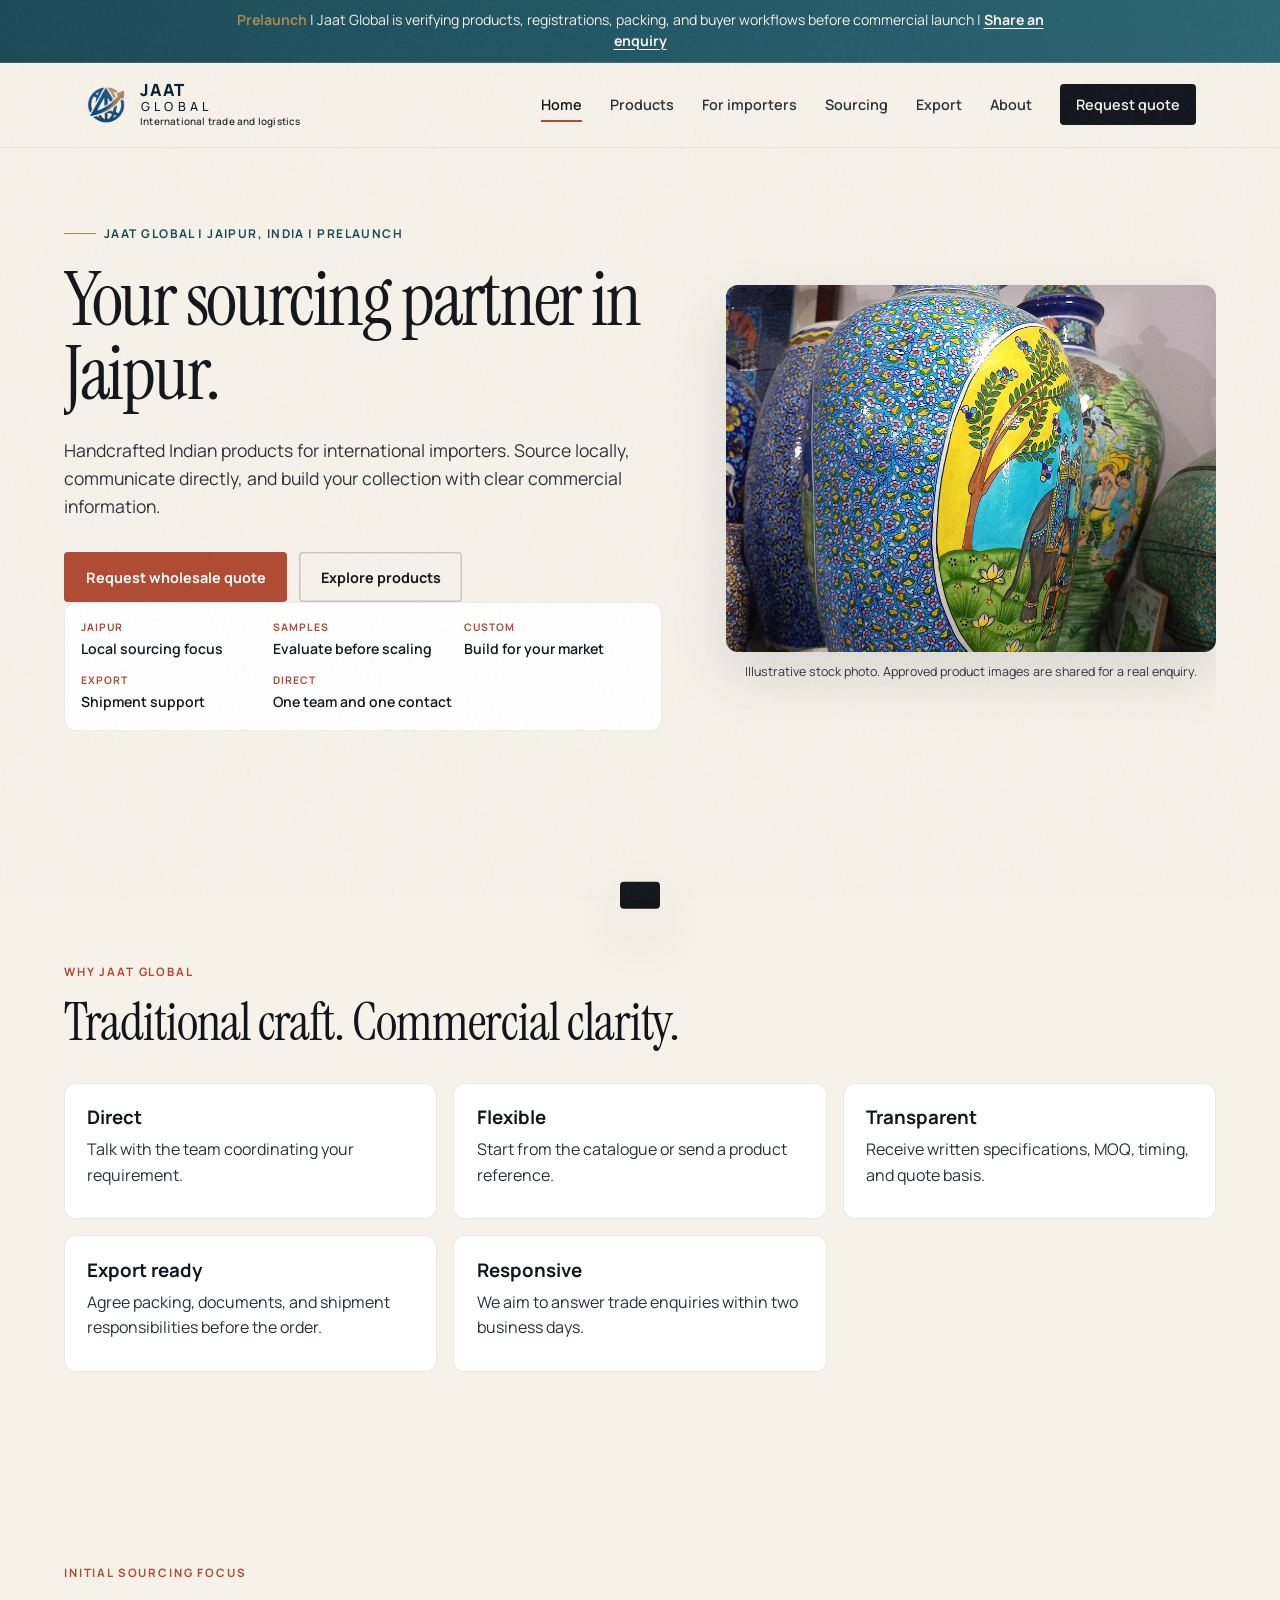
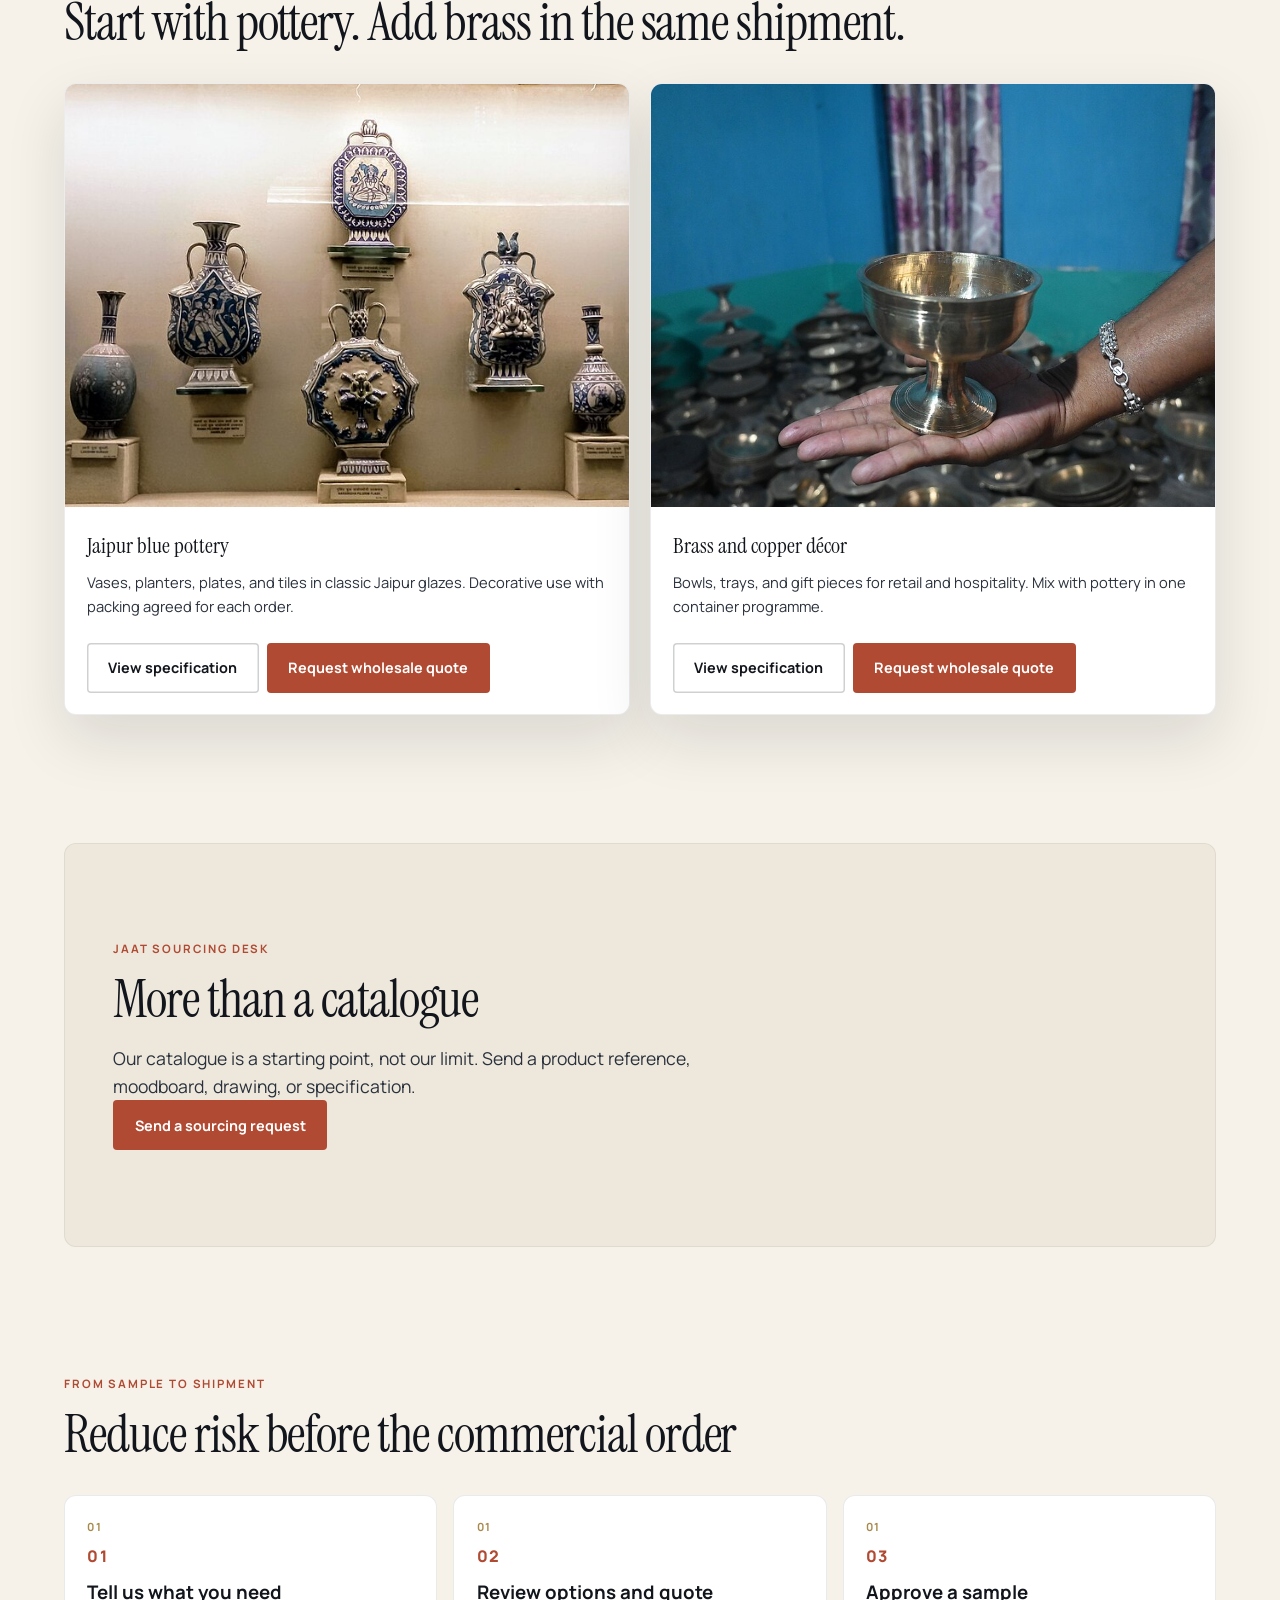
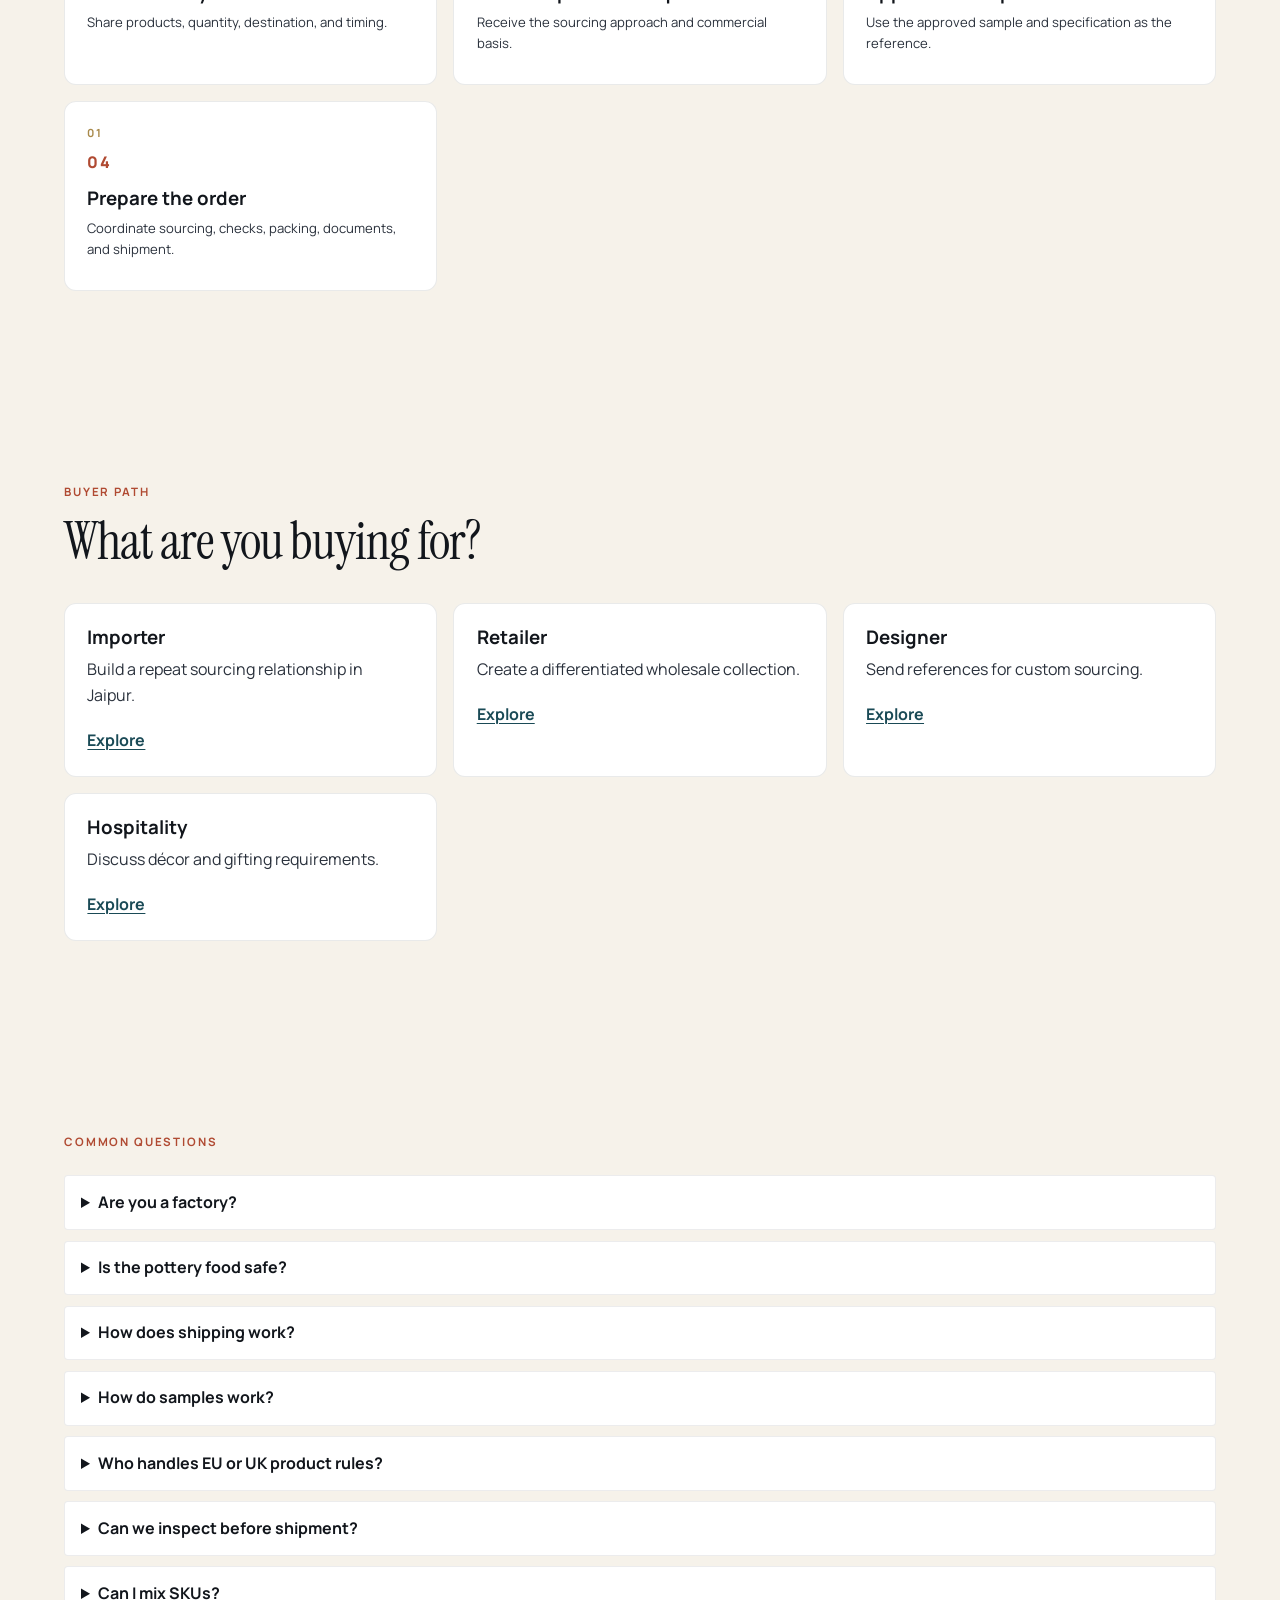
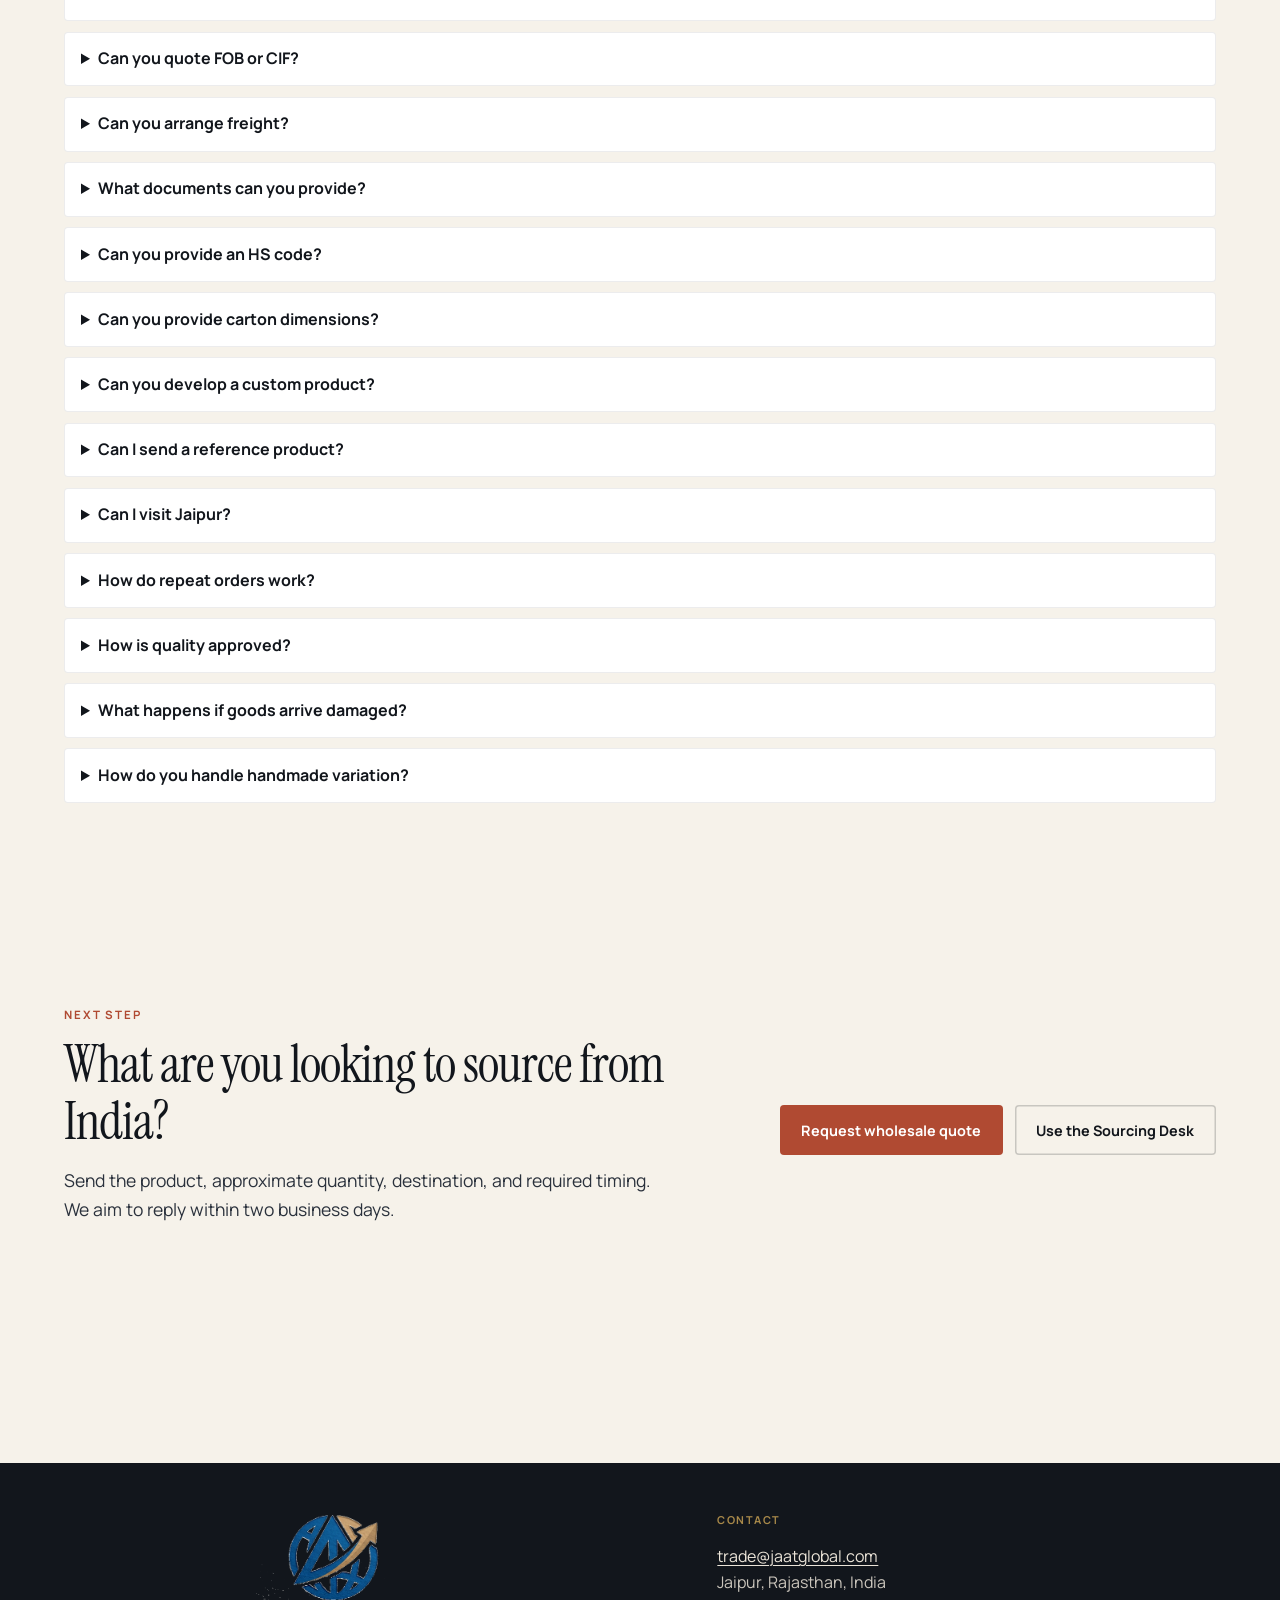
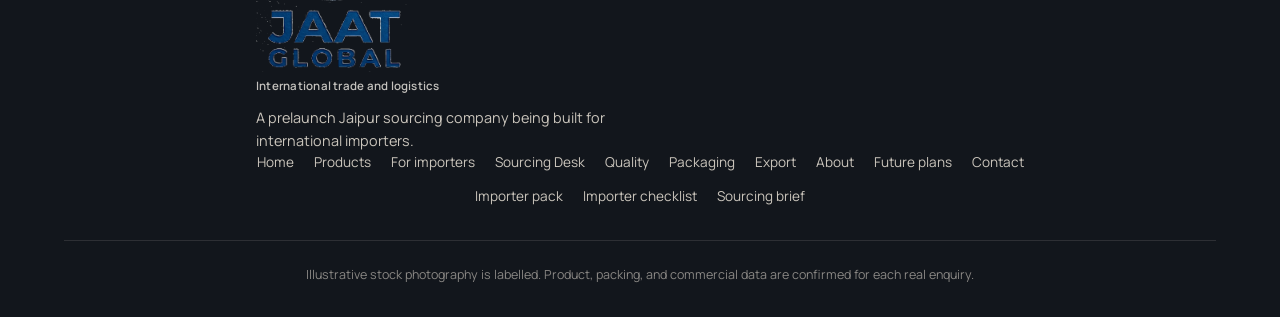
==== index.html @ cf63cc8b "Rebuild site for importer sourcing Co-authored-by: Cursor <cursoragent@cursor.com>" ====
<!DOCTYPE html>
<html lang="en">
  <head>
    <meta charset="UTF-8" />
    <script>
      (function () {
        var p = location.pathname;
        if (/\.html$/i.test(p)) p = p.slice(0, p.lastIndexOf("/") + 1);
        else if (!p.endsWith("/")) p += "/";
        var root = p;
        var b = document.createElement("base");
        b.href = root;
        document.head.appendChild(b);
        window.__JAAT_SITE_ROOT = location.origin + (root.startsWith("/") ? root : "/" + root);
      })();
    </script>
    <meta
      name="viewport"
      content="width=device-width, initial-scale=1, viewport-fit=cover"
    />
    <meta name="theme-color" content="#082033" />
    <meta name="color-scheme" content="light" />
    <meta name="mobile-web-app-capable" content="yes" />
    <meta
      name="description"
      content="Importer focused sourcing for decorative blue pottery and brass décor from Jaipur."
    />
    <title>Jaat Global | Jaipur sourcing partner</title>
    <link rel="icon" href="assets/favicon-32.png" type="image/png" sizes="32x32" />
    <link rel="manifest" href="manifest.webmanifest" />
    <link rel="apple-touch-icon" href="assets/logo-mark-512.png" />
    <link rel="preconnect" href="https://fonts.googleapis.com" />
    <link rel="preconnect" href="https://fonts.gstatic.com" crossorigin />
    <link
      href="https://fonts.googleapis.com/css2?family=Instrument+Serif:ital@0;1&family=Manrope:wght@400;500;600;700;800&display=swap"
      rel="stylesheet"
    />
    <link rel="stylesheet" href="css/main.css" />
  </head>
  <body>
    <a class="skip-link" href="#main">Skip to content</a>

    <div class="grain" aria-hidden="true"></div>

    <div class="prelaunch-bar" role="status">
      <p>
        <strong>Prelaunch</strong> | Jaat Global is verifying products, registrations, packing, and buyer workflows before commercial launch |
        <a href="#/contact" style="color: inherit; font-weight: 700">Share an enquiry</a>
      </p>
    </div>

    <header class="site-header" data-header>
      <div class="header-inner">
        <a class="logo" href="#/" data-nav="/" aria-label="Jaat Global, International trade and logistics">
          <img
            class="logo-symbol"
            src="assets/logo-mark.png"
            width="44"
            height="44"
            alt=""
            decoding="async"
            data-static-asset="assets/logo-mark.png"
          />
          <span class="logo-brand">
            <span class="logo-name-stack" aria-hidden="true">
              <span class="logo-jaat">Jaat</span>
              <span class="logo-global">Global</span>
            </span>
            <span class="logo-tag">International trade and logistics</span>
          </span>
        </a>

        <button
          class="nav-toggle"
          type="button"
          aria-expanded="false"
          aria-controls="site-nav"
          data-nav-toggle
        >
          <span class="sr-only">Menu</span>
          <span class="nav-toggle-bar"></span>
          <span class="nav-toggle-bar"></span>
        </button>

        <nav class="site-nav" id="site-nav" data-nav-panel>
          <a href="#/" data-nav="/">Home</a>
          <a href="#/products" data-nav="/products">Products</a>
          <a href="#/importers" data-nav="/importers">For importers</a>
          <a href="#/sourcing" data-nav="/sourcing">Sourcing</a>
          <a href="#/export" data-nav="/export">Export</a>
          <a href="#/about" data-nav="/about">About</a>
          <a href="#/contact" data-nav="/contact" class="nav-cta">Request quote <span class="rfq-count" data-rfq-count hidden>0</span></a>
        </nav>
      </div>
    </header>

    <main id="main" class="site-main" data-outlet></main>

    <footer class="site-footer">
      <div class="footer-grid footer-grid--compact">
        <div class="footer-brand">
          <img
            class="footer-lockup"
            src="assets/logo-lockup.png"
            width="156"
            height="161"
            alt="Jaat Global"
            loading="lazy"
            decoding="async"
            data-static-asset="assets/logo-lockup.png"
          />
          <p class="footer-tagline">International trade and logistics</p>
          <p class="footer-copy">
            A prelaunch Jaipur sourcing company being built for international importers.
          </p>
        </div>
        <div>
          <p class="footer-label">Contact</p>
          <p>
            <a href="mailto:trade@jaatglobal.com">trade@jaatglobal.com</a><br />
            Jaipur, Rajasthan, India
          </p>
        </div>
      </div>
      <nav class="footer-nav" aria-label="Site">
        <a href="#/">Home</a>
        <a href="#/products">Products</a>
        <a href="#/importers">For importers</a>
        <a href="#/sourcing">Sourcing Desk</a>
        <a href="#/quality">Quality</a>
        <a href="#/packaging">Packaging</a>
        <a href="#/export">Export</a>
        <a href="#/about">About</a>
        <a href="#/future">Future plans</a>
        <a href="#/contact">Contact</a>
        <a href="downloads/importer-brief.html">Importer pack</a>
        <a href="downloads/importer-checklist.html">Importer checklist</a>
        <a href="downloads/sourcing-brief.html">Sourcing brief</a>
      </nav>
      <p class="footer-meta">Illustrative stock photography is labelled. Product, packing, and commercial data are confirmed for each real enquiry.</p>
    </footer>

    <div class="toast" data-toast role="status" aria-live="polite"></div>

    <script>
      (function () {
        var root = window.__JAAT_SITE_ROOT;
        if (!root) return;
        document.querySelectorAll("[data-static-asset]").forEach(function (img) {
          var rel = img.getAttribute("data-static-asset");
          if (rel) img.src = root + rel.replace(/^\//, "");
        });
      })();
    </script>
    <script type="module" src="js/app.js"></script>
  </body>
</html>
---- css/main.css ----
/* Jaat Global export house visual system */

:root {
  --ink: #12161c;
  --ink-soft: #2a313c;
  --sand: #ebe4d8;
  --sand-deep: #ddd4c4;
  --cream: #f6f2ea;
  --terracotta: #b04a32;
  --terracotta-bright: #c85a3f;
  --peacock: #1a4a56;
  --peacock-light: #2a6574;
  --gold: #a8894a;
  --brand-navy: #082033;
  --brand-orange: #f58220;
  --brand-teal: #1e5d6d;
  --white: #ffffff;
  --radius: 4px;
  --radius-lg: 12px;
  --shadow: 0 24px 60px rgba(18, 22, 28, 0.12);
  --font-serif: "Instrument Serif", Georgia, serif;
  --font-sans: "Manrope", system-ui, sans-serif;
  --header-h: 5.25rem;
  --ease-out: cubic-bezier(0.22, 1, 0.36, 1);
}

*,
*::before,
*::after {
  box-sizing: border-box;
}

html {
  scroll-behavior: smooth;
}

body {
  margin: 0;
  font-family: var(--font-sans);
  font-size: 1rem;
  line-height: 1.6;
  color: var(--ink);
  background: var(--cream);
  min-height: 100vh;
  min-height: 100dvh;
  overflow-x: hidden;
  -webkit-text-size-adjust: 100%;
  text-size-adjust: 100%;
  padding-left: env(safe-area-inset-left);
  padding-right: env(safe-area-inset-right);
}

body.nav-open {
  overflow: hidden;
}

img {
  max-width: 100%;
  display: block;
}

a {
  color: var(--peacock);
  text-decoration-thickness: 1px;
  text-underline-offset: 3px;
}

a:hover {
  color: var(--terracotta);
}

.sr-only {
  position: absolute;
  width: 1px;
  height: 1px;
  padding: 0;
  margin: -1px;
  overflow: hidden;
  clip: rect(0, 0, 0, 0);
  white-space: nowrap;
  border: 0;
}

.skip-link {
  position: absolute;
  left: -999px;
  top: 0;
  background: var(--ink);
  color: var(--cream);
  padding: 0.75rem 1rem;
  z-index: 100;
}

.skip-link:focus {
  left: 1rem;
  top: 1rem;
}

.prelaunch-bar {
  background: linear-gradient(90deg, var(--peacock) 0%, var(--peacock-light) 100%);
  color: var(--cream);
  padding: 0.65rem max(1.25rem, env(safe-area-inset-left)) 0.65rem
    max(1.25rem, env(safe-area-inset-right));
  text-align: center;
  font-size: 0.88rem;
  line-height: 1.45;
  border-bottom: 1px solid rgba(255, 255, 255, 0.12);
}

.prelaunch-bar p {
  margin: 0 auto;
  max-width: 52rem;
}

.prelaunch-bar strong {
  color: var(--gold);
  font-weight: 700;
}

.grain {
  pointer-events: none;
  position: fixed;
  inset: 0;
  opacity: 0.035;
  background-image: url("data:image/svg+xml,%3Csvg viewBox='0 0 256 256' xmlns='http://www.w3.org/2000/svg'%3E%3Cfilter id='n'%3E%3CfeTurbulence type='fractalNoise' baseFrequency='0.85' numOctaves='4' stitchTiles='stitch'/%3E%3C/filter%3E%3Crect width='100%25' height='100%25' filter='url(%23n)'/%3E%3C/svg%3E");
  z-index: 9999;
}

/* Header */

.site-header {
  position: sticky;
  top: 0;
  z-index: 50;
  background: rgba(246, 242, 234, 0.88);
  backdrop-filter: blur(12px);
  -webkit-backdrop-filter: blur(12px);
  border-bottom: 1px solid rgba(18, 22, 28, 0.06);
  padding-top: env(safe-area-inset-top);
}

.header-inner {
  max-width: 72rem;
  margin: 0 auto;
  min-height: var(--header-h);
  padding: 0.5rem max(1.25rem, env(safe-area-inset-left)) 0.5rem
    max(1.25rem, env(safe-area-inset-right));
  display: flex;
  align-items: center;
  justify-content: space-between;
  gap: 1rem;
}

.logo {
  display: flex;
  align-items: center;
  gap: 0.75rem;
  text-decoration: none;
  color: inherit;
  flex-shrink: 1;
  min-width: 0;
}

.logo-symbol {
  height: 2.75rem;
  width: auto;
  max-width: 3.25rem;
  flex-shrink: 0;
  object-fit: contain;
  display: block;
}

.logo-brand {
  display: flex;
  flex-direction: column;
  gap: 0.15rem;
  min-width: 0;
}

.logo-name-stack {
  display: flex;
  flex-direction: column;
  gap: 0.05rem;
  line-height: 1.05;
}

.logo-jaat {
  font-family: var(--font-sans);
  font-weight: 800;
  font-size: 1.05rem;
  letter-spacing: 0.06em;
  text-transform: uppercase;
  color: var(--brand-navy);
}

.logo-global {
  font-family: var(--font-sans);
  font-weight: 500;
  font-size: 0.78rem;
  letter-spacing: 0.34em;
  text-transform: uppercase;
  color: var(--brand-navy);
  margin-left: 0.05rem;
}

.logo-tag {
  font-family: var(--font-sans);
  font-size: 0.62rem;
  text-transform: none;
  letter-spacing: 0.02em;
  color: var(--ink-soft);
  font-weight: 600;
  max-width: 16rem;
  line-height: 1.25;
}

.footer-lockup {
  display: block;
  width: 9.75rem;
  max-width: 100%;
  height: auto;
  margin: 0 0 0.35rem;
  filter: brightness(1.08) contrast(1.02);
}

.logo-jaat--footer {
  color: var(--cream);
  font-size: 1.35rem;
}

.logo-global--footer {
  color: rgba(246, 242, 234, 0.92);
  font-size: 0.95rem;
  letter-spacing: 0.32em;
}

.site-nav {
  display: flex;
  align-items: center;
  gap: 1.75rem;
}

.site-nav a {
  text-decoration: none;
  font-size: 0.9rem;
  font-weight: 600;
  color: var(--ink-soft);
  position: relative;
}

.site-nav a.is-active {
  color: var(--ink);
}

.site-nav a.is-active::after {
  content: "";
  position: absolute;
  left: 0;
  right: 0;
  bottom: -0.35rem;
  height: 2px;
  background: var(--terracotta);
}

.nav-cta {
  padding: 0.55rem 1rem;
  background: var(--ink);
  color: var(--cream) !important;
  border-radius: var(--radius);
  transition: background 0.2s var(--ease-out), transform 0.2s var(--ease-out);
}

.nav-cta:hover {
  background: var(--peacock);
  color: var(--white) !important;
  transform: translateY(-1px);
}

.nav-cta.is-active::after {
  display: none;
}

.nav-toggle {
  display: none;
  border: none;
  background: transparent;
  padding: 0.65rem;
  margin: -0.65rem;
  min-width: 2.75rem;
  min-height: 2.75rem;
  cursor: pointer;
  touch-action: manipulation;
  -webkit-tap-highlight-color: transparent;
  position: relative;
  z-index: 61;
}

.nav-toggle-bar {
  display: block;
  width: 1.35rem;
  height: 2px;
  background: var(--ink);
  margin: 5px 0;
  transition: transform 0.25s var(--ease-out);
}

@media (max-width: 768px) {
  .nav-toggle {
    display: block;
  }

  .site-nav {
    position: fixed;
    inset: var(--header-h) 0 0 0;
    flex-direction: column;
    align-items: stretch;
    padding: 2rem 1.5rem calc(2rem + env(safe-area-inset-bottom));
    background: var(--cream);
    gap: 0;
    transform: translateX(100%);
    transition: transform 0.35s var(--ease-out);
    overflow-y: auto;
    -webkit-overflow-scrolling: touch;
    overscroll-behavior: contain;
  }

  .site-nav.is-open {
    transform: translateX(0);
  }

  .site-nav a {
    padding: 1rem 0;
    min-height: 2.75rem;
    display: flex;
    align-items: center;
    border-bottom: 1px solid rgba(18, 22, 28, 0.08);
    font-size: 1.1rem;
    touch-action: manipulation;
  }

  .nav-cta {
    margin-top: 1rem;
    text-align: center;
    min-height: 2.75rem;
    justify-content: center;
  }
}

/* Layout utilities */

.site-main {
  min-height: calc(100vh - var(--header-h) - 12rem);
}

.wrap {
  max-width: 72rem;
  margin: 0 auto;
  padding: 0 1.25rem;
}

.section {
  padding: clamp(3rem, 8vw, 6rem) 0;
}

.section-label {
  font-size: 0.72rem;
  font-weight: 700;
  letter-spacing: 0.16em;
  text-transform: uppercase;
  color: var(--terracotta);
  margin: 0 0 0.75rem;
}

.section-title {
  font-family: var(--font-serif);
  font-size: clamp(2rem, 4.5vw, 3.25rem);
  font-weight: 400;
  line-height: 1.1;
  letter-spacing: -0.02em;
  margin: 0 0 1rem;
}

.section-lead {
  font-size: 1.1rem;
  color: var(--ink-soft);
  max-width: 38rem;
  margin: 0;
}

.reveal {
  opacity: 0;
  transform: translateY(18px);
  transition:
    opacity 0.7s var(--ease-out),
    transform 0.7s var(--ease-out);
}

.reveal.is-visible {
  opacity: 1;
  transform: translateY(0);
}

@media (prefers-reduced-motion: reduce) {
  .reveal {
    opacity: 1;
    transform: none;
  }
}

/* Hero */

.hero {
  position: relative;
  padding: clamp(2.5rem, 6vw, 4rem) 0 clamp(4rem, 10vw, 7rem);
  overflow: hidden;
}

.hero-grid {
  display: grid;
  grid-template-columns: 1.1fr 0.9fr;
  gap: clamp(2rem, 5vw, 4rem);
  align-items: end;
}

@media (max-width: 900px) {
  .hero-grid {
    grid-template-columns: 1fr;
  }
}

.hero-eyebrow {
  display: inline-flex;
  align-items: center;
  gap: 0.5rem;
  font-size: 0.75rem;
  font-weight: 700;
  letter-spacing: 0.12em;
  text-transform: uppercase;
  color: var(--peacock);
  margin-bottom: 1.25rem;
}

.hero-eyebrow::before {
  content: "";
  width: 2rem;
  height: 1px;
  background: var(--gold);
}

.hero h1 {
  font-family: var(--font-serif);
  font-size: clamp(2.75rem, 7vw, 4.75rem);
  font-weight: 400;
  line-height: 0.98;
  letter-spacing: -0.03em;
  margin: 0 0 1.5rem;
}

.hero h1 em {
  font-style: italic;
  color: var(--terracotta);
}

.hero-actions {
  display: flex;
  flex-wrap: wrap;
  gap: 0.75rem;
  margin-top: 2rem;
}

.btn {
  display: inline-flex;
  align-items: center;
  justify-content: center;
  gap: 0.5rem;
  padding: 0.85rem 1.35rem;
  min-height: 2.75rem;
  font-family: inherit;
  font-size: 0.9rem;
  font-weight: 700;
  border-radius: var(--radius);
  border: none;
  cursor: pointer;
  text-decoration: none;
  touch-action: manipulation;
  -webkit-tap-highlight-color: transparent;
  transition:
    background 0.2s var(--ease-out),
    color 0.2s var(--ease-out),
    transform 0.2s var(--ease-out);
}

.btn-primary {
  background: var(--terracotta);
  color: var(--white);
}

.btn-primary:hover {
  background: var(--terracotta-bright);
  color: var(--white);
  transform: translateY(-2px);
}

.btn-ghost {
  background: transparent;
  color: var(--ink);
  box-shadow: inset 0 0 0 1.5px rgba(18, 22, 28, 0.2);
}

.btn-ghost:hover {
  box-shadow: inset 0 0 0 1.5px var(--peacock);
  color: var(--peacock);
}

.hero-panel {
  position: relative;
  background: var(--ink);
  color: var(--sand);
  border-radius: var(--radius-lg);
  padding: clamp(1.5rem, 3vw, 2.25rem);
  box-shadow: var(--shadow);
}

.hero-panel::before {
  content: "";
  position: absolute;
  inset: 0;
  border-radius: inherit;
  padding: 1px;
  background: linear-gradient(135deg, var(--gold), transparent 40%, var(--terracotta));
  -webkit-mask:
    linear-gradient(#fff 0 0) content-box,
    linear-gradient(#fff 0 0);
  mask:
    linear-gradient(#fff 0 0) content-box,
    linear-gradient(#fff 0 0);
  -webkit-mask-composite: xor;
  mask-composite: exclude;
  pointer-events: none;
}

.jaali {
  position: absolute;
  top: -2rem;
  right: -2rem;
  width: min(280px, 45vw);
  opacity: 0.12;
  color: var(--gold);
}

.hero-stats {
  display: grid;
  grid-template-columns: repeat(2, 1fr);
  gap: 1.25rem;
  margin-top: 1.5rem;
}

.stat-value {
  font-family: var(--font-serif);
  font-size: 2rem;
  line-height: 1;
  color: var(--cream);
}

.stat-label {
  font-size: 0.78rem;
  color: rgba(235, 228, 216, 0.75);
  margin-top: 0.25rem;
}

.hero-note {
  font-size: 0.85rem;
  color: rgba(235, 228, 216, 0.8);
  margin: 1.5rem 0 0;
  padding-top: 1.25rem;
  border-top: 1px solid rgba(235, 228, 216, 0.15);
}

/* Band */

.band {
  background: var(--sand);
  border-block: 1px solid rgba(18, 22, 28, 0.06);
}

.band-inner {
  display: flex;
  flex-wrap: wrap;
  justify-content: space-between;
  align-items: center;
  gap: 1.5rem;
  padding: 1.25rem 0;
  font-size: 0.85rem;
  font-weight: 600;
  color: var(--ink-soft);
}

.band-logos {
  display: flex;
  flex-wrap: wrap;
  gap: 1.5rem 2rem;
}

.band-logos span {
  opacity: 0.85;
}

/* Cards */

.card-grid {
  display: grid;
  grid-template-columns: repeat(auto-fit, minmax(min(100%, 16rem), 1fr));
  gap: 1.25rem;
  margin-top: 2.5rem;
}

.card {
  background: var(--white);
  border-radius: var(--radius-lg);
  padding: 1.5rem;
  border: 1px solid rgba(18, 22, 28, 0.06);
  transition:
    transform 0.25s var(--ease-out),
    box-shadow 0.25s var(--ease-out);
}

.card:hover {
  transform: translateY(-4px);
  box-shadow: var(--shadow);
}

.card-icon {
  width: 2.5rem;
  height: 2.5rem;
  border-radius: var(--radius);
  background: var(--sand);
  display: grid;
  place-items: center;
  font-size: 0.72rem;
  font-weight: 700;
  letter-spacing: 0.06em;
  color: var(--peacock);
  margin-bottom: 1rem;
}

.card h3 {
  margin: 0 0 0.5rem;
  font-size: 1.05rem;
}

.card p {
  margin: 0;
  font-size: 0.92rem;
  color: var(--ink-soft);
}

/* Process */

.process-steps {
  display: grid;
  grid-template-columns: repeat(5, 1fr);
  gap: 0.75rem;
  margin-top: 2.5rem;
  counter-reset: step;
}

@media (max-width: 900px) {
  .process-steps {
    grid-template-columns: 1fr;
  }
}

.process-step {
  position: relative;
  padding: 1.25rem 1rem 1.25rem 1.25rem;
  background: var(--white);
  border-radius: var(--radius);
  border-left: 3px solid var(--terracotta);
}

.process-step::before {
  counter-increment: step;
  content: counter(step, decimal-leading-zero);
  display: block;
  font-size: 0.7rem;
  font-weight: 700;
  letter-spacing: 0.1em;
  color: var(--gold);
  margin-bottom: 0.5rem;
}

.process-step h4 {
  margin: 0 0 0.35rem;
  font-size: 0.95rem;
}

.process-step p {
  margin: 0;
  font-size: 0.82rem;
  color: var(--ink-soft);
}

/* Products page */

.products-toolbar {
  display: flex;
  flex-wrap: wrap;
  gap: 0.5rem;
  margin: 2rem 0 1.5rem;
}

.filter-chip {
  font-family: inherit;
  font-size: 0.82rem;
  font-weight: 600;
  padding: 0.55rem 1rem;
  min-height: 2.75rem;
  border-radius: 999px;
  border: 1px solid rgba(18, 22, 28, 0.15);
  background: var(--white);
  cursor: pointer;
  touch-action: manipulation;
  -webkit-tap-highlight-color: transparent;
  transition:
    background 0.2s,
    border-color 0.2s,
    color 0.2s;
}

.filter-chip.is-active {
  background: var(--peacock);
  border-color: var(--peacock);
  color: var(--white);
}

.product-grid {
  display: grid;
  grid-template-columns: repeat(auto-fill, minmax(min(100%, 18rem), 1fr));
  gap: 1.25rem;
}

.product-card {
  background: var(--white);
  border-radius: var(--radius-lg);
  overflow: hidden;
  border: 1px solid rgba(18, 22, 28, 0.06);
  display: flex;
  flex-direction: column;
}

.product-visual {
  aspect-ratio: 4 / 3;
  background: linear-gradient(145deg, var(--sand) 0%, var(--sand-deep) 100%);
  position: relative;
  overflow: hidden;
}

.product-visual img {
  width: 100%;
  height: 100%;
  object-fit: cover;
}

.product-visual-fallback {
  position: absolute;
  inset: 0;
  display: grid;
  place-items: center;
  font-family: var(--font-serif);
  font-size: 3rem;
  font-style: italic;
  color: rgba(18, 22, 28, 0.08);
}

.product-visual-fallback::before {
  content: attr(data-pattern);
}

.product-west {
  font-size: 0.82rem;
  color: var(--peacock);
  font-weight: 600;
  margin: 0 0 0.5rem;
  padding-left: 0.65rem;
  border-left: 2px solid var(--gold);
}

.product-body {
  padding: 1.25rem;
  flex: 1;
  display: flex;
  flex-direction: column;
}

.product-meta {
  display: flex;
  flex-wrap: wrap;
  justify-content: space-between;
  align-items: center;
  gap: 0.5rem;
  margin-bottom: 0.5rem;
}

.product-scope {
  font-size: 0.65rem;
  font-weight: 700;
  letter-spacing: 0.08em;
  text-transform: uppercase;
  padding: 0.15rem 0.45rem;
  border-radius: 999px;
  border: 1px solid var(--sand-deep);
}

.product-scope.is-v1 {
  color: var(--peacock);
  background: rgba(26, 74, 86, 0.08);
  border-color: rgba(26, 74, 86, 0.25);
}

.product-scope.is-roadmap,
.product-scope.is-soon {
  color: var(--ink-soft);
  background: var(--sand);
}

.product-visual-fallback--soon {
  background: linear-gradient(145deg, var(--sand) 0%, rgba(18, 22, 28, 0.04) 100%);
}

.product-visual-photo {
  position: absolute;
  inset: 0;
  display: block;
}

.product-visual-photo img {
  width: 100%;
  height: 100%;
  object-fit: cover;
}

.product-visual-photo--soon::after {
  content: "";
  position: absolute;
  inset: 0;
  background: rgba(18, 22, 28, 0.28);
  pointer-events: none;
}

.product-visual-photo--soon .product-coming-soon-label {
  position: absolute;
  left: 50%;
  top: 50%;
  transform: translate(-50%, -50%);
  z-index: 2;
  padding: 0.35rem 0.65rem;
  border-radius: 999px;
  background: rgba(246, 242, 234, 0.92);
  box-shadow: 0 2px 12px rgba(18, 22, 28, 0.15);
}

.product-coming-soon-label {
  position: relative;
  z-index: 1;
  font-family: var(--font-sans);
  font-size: 0.72rem;
  font-weight: 700;
  font-style: normal;
  letter-spacing: 0.1em;
  text-transform: uppercase;
  color: var(--ink-soft);
}

.product-detail-visual--soon {
  min-height: 14rem;
  display: grid;
  place-items: center;
  background: var(--sand);
  border-radius: var(--radius-lg, 12px);
}

.product-detail-visual--soon .product-visual-fallback {
  position: relative;
  inset: auto;
  min-height: 12rem;
  width: 100%;
}

.product-note {
  font-size: 0.82rem;
  font-style: italic;
  color: var(--ink-soft);
  margin: -0.5rem 0 0.75rem !important;
}

.incoterms-list {
  margin: 0.5rem 0 0;
  padding-left: 1.15rem;
  color: var(--ink-soft);
  font-size: 0.9rem;
}

.incoterms-panel .form-note {
  margin-top: 0.75rem;
}

.product-cat {
  font-size: 0.68rem;
  font-weight: 700;
  letter-spacing: 0.1em;
  text-transform: uppercase;
  color: var(--terracotta);
}

.product-moq {
  font-size: 0.75rem;
  color: var(--ink-soft);
}

.product-body h3 {
  margin: 0 0 0.5rem;
  font-size: 1.05rem;
}

.product-body p {
  margin: 0 0 1rem;
  font-size: 0.88rem;
  color: var(--ink-soft);
  flex: 1;
}

.product-actions {
  display: flex;
  gap: 0.5rem;
}

.product-actions .btn {
  flex: 1;
  padding: 0.65rem 0.75rem;
  font-size: 0.82rem;
}

/* About */

.split-about {
  display: grid;
  grid-template-columns: 1fr 1fr;
  gap: 3rem;
  align-items: start;
}

@media (max-width: 768px) {
  .split-about {
    grid-template-columns: 1fr;
  }
}

.about-quote {
  font-family: var(--font-serif);
  font-size: clamp(1.5rem, 3vw, 2rem);
  line-height: 1.35;
  margin: 0;
  padding-left: 1.25rem;
  border-left: 3px solid var(--terracotta);
}

.timeline {
  margin-top: 2rem;
  border-left: 1px solid var(--sand-deep);
  padding-left: 1.5rem;
}

.timeline-item {
  margin-bottom: 1.5rem;
}

.timeline-item strong {
  display: block;
  font-size: 0.75rem;
  letter-spacing: 0.08em;
  text-transform: uppercase;
  color: var(--peacock);
}

/* Contact */

.contact-layout {
  display: grid;
  grid-template-columns: 1fr 1.1fr;
  gap: 2.5rem;
}

.contact-layout--simple {
  grid-template-columns: minmax(0, 32rem);
  justify-content: center;
}

.form-note {
  font-size: 0.78rem;
  color: var(--ink-soft);
  margin: 1rem 0 0;
  line-height: 1.5;
}

.form-note a {
  color: var(--peacock);
}

@media (max-width: 900px) {
  .contact-layout {
    grid-template-columns: 1fr;
  }
}

.contact-form {
  background: var(--white);
  padding: clamp(1.5rem, 3vw, 2rem);
  border-radius: var(--radius-lg);
  border: 1px solid rgba(18, 22, 28, 0.06);
  box-shadow: var(--shadow);
}

.form-row {
  display: grid;
  grid-template-columns: 1fr 1fr;
  gap: 1rem;
}

@media (max-width: 560px) {
  .form-row {
    grid-template-columns: 1fr;
  }
}

.field {
  margin-bottom: 1rem;
}

.field label {
  display: block;
  font-size: 0.78rem;
  font-weight: 700;
  letter-spacing: 0.04em;
  margin-bottom: 0.35rem;
}

.field input,
.field select,
.field textarea {
  width: 100%;
  font-family: inherit;
  font-size: 1rem;
  padding: 0.75rem 0.85rem;
  min-height: 2.75rem;
  border: 1px solid rgba(18, 22, 28, 0.15);
  border-radius: var(--radius);
  background: var(--cream);
  transition: border-color 0.2s, box-shadow 0.2s;
}

.field input:focus,
.field select:focus,
.field textarea:focus {
  outline: none;
  border-color: var(--peacock);
  box-shadow: 0 0 0 3px rgba(26, 74, 86, 0.15);
}

.field textarea {
  min-height: 7rem;
  resize: vertical;
}

.contact-aside {
  font-size: 0.95rem;
  color: var(--ink-soft);
}

.contact-aside ul {
  padding-left: 1.1rem;
}

.contact-aside li {
  margin-bottom: 0.5rem;
}

/* Footer */

.site-footer {
  background: var(--ink);
  color: rgba(235, 228, 216, 0.85);
  padding: 3rem max(1.25rem, env(safe-area-inset-left)) calc(2rem + env(safe-area-inset-bottom))
    max(1.25rem, env(safe-area-inset-right));
  margin-top: 4rem;
}

.footer-grid {
  max-width: 72rem;
  margin: 0 auto;
  display: grid;
  grid-template-columns: 2fr repeat(3, 1fr);
  gap: 2rem;
}

.footer-grid--compact {
  grid-template-columns: 1.4fr 1fr;
  max-width: 48rem;
}

@media (max-width: 768px) {
  .footer-grid {
    grid-template-columns: 1fr 1fr;
  }
}

.footer-tagline {
  margin: 0.15rem 0 0.65rem;
  font-family: var(--font-sans);
  font-size: 0.72rem;
  font-weight: 600;
  color: rgba(246, 242, 234, 0.78);
  letter-spacing: 0.02em;
}

.footer-logo {
  font-family: var(--font-serif);
  font-size: 1.5rem;
  color: var(--cream);
  margin: 0 0 0.75rem;
}

.footer-copy {
  margin: 0;
  font-size: 0.9rem;
  max-width: 22rem;
}

.footer-label {
  font-size: 0.68rem;
  font-weight: 700;
  letter-spacing: 0.14em;
  text-transform: uppercase;
  color: var(--gold);
  margin: 0 0 0.5rem;
}

.site-footer a {
  color: var(--sand);
}

.footer-meta {
  max-width: 72rem;
  margin: 2rem auto 0;
  padding-top: 1.5rem;
  border-top: 1px solid rgba(235, 228, 216, 0.12);
  font-size: 0.78rem;
  color: rgba(235, 228, 216, 0.55);
  text-align: center;
}

/* Toast */

.toast {
  position: fixed;
  bottom: calc(1.5rem + env(safe-area-inset-bottom));
  left: 50%;
  max-width: calc(100vw - 2rem - env(safe-area-inset-left) - env(safe-area-inset-right));
  transform: translateX(-50%) translateY(120%);
  background: var(--ink);
  color: var(--cream);
  padding: 0.85rem 1.25rem;
  border-radius: var(--radius);
  font-size: 0.9rem;
  font-weight: 600;
  box-shadow: var(--shadow);
  transition: transform 0.35s var(--ease-out);
  z-index: 100;
}

.toast.is-show {
  transform: translateX(-50%) translateY(0);
}

/* Hero visual & ticker */

.hero-grid--visual {
  align-items: center;
}

.hero-figure {
  margin: 0;
}

.hero-photo {
  width: 100%;
  height: auto;
  aspect-ratio: 4 / 3;
  object-fit: cover;
  border-radius: var(--radius-lg);
  box-shadow: var(--shadow);
}

.hero-map {
  width: 100%;
  height: auto;
  border-radius: var(--radius-lg);
  box-shadow: var(--shadow);
}

.hero-caption {
  margin-top: 0.65rem;
  font-size: 0.78rem;
  color: var(--ink-soft);
  text-align: center;
}

.port-ticker {
  overflow: hidden;
  padding: 0;
}

.port-ticker-track {
  display: flex;
  gap: 3rem;
  width: max-content;
  animation: ticker 40s linear infinite;
  padding: 1rem 0;
  font-size: 0.78rem;
  font-weight: 700;
  letter-spacing: 0.08em;
  text-transform: uppercase;
  color: var(--ink-soft);
}

.port-ticker-track span {
  white-space: nowrap;
}

@keyframes ticker {
  from {
    transform: translateX(0);
  }
  to {
    transform: translateX(-50%);
  }
}

.proof-list {
  list-style: none;
  padding: 0;
  margin: 1.5rem 0 0;
}

.proof-list li {
  display: flex;
  gap: 0.85rem;
  align-items: flex-start;
  margin-bottom: 1rem;
  font-size: 0.95rem;
  color: var(--ink-soft);
}

.proof-list img {
  flex-shrink: 0;
  margin-top: 0.15rem;
}

.voices {
  background: var(--sand);
  border-block: 1px solid rgba(18, 22, 28, 0.06);
}

.voice-grid {
  display: grid;
  grid-template-columns: repeat(auto-fit, minmax(min(100%, 16rem), 1fr));
  gap: 1.25rem;
  margin-top: 2rem;
}

.voice-card {
  margin: 0;
  padding: 1.35rem;
  background: var(--white);
  border-radius: var(--radius-lg);
  border: 1px solid rgba(18, 22, 28, 0.06);
}

.voice-card p {
  margin: 0 0 1rem;
  font-family: var(--font-serif);
  font-size: 1.15rem;
  line-height: 1.45;
}

.voice-card footer {
  font-size: 0.78rem;
  font-weight: 700;
  letter-spacing: 0.06em;
  text-transform: uppercase;
  color: var(--terracotta);
}

.voice-disclaimer {
  margin: 1.5rem 0 0;
  font-size: 0.78rem;
  color: var(--ink-soft);
}

.cta-panel {
  padding-bottom: 5rem;
}

.cta-panel-inner {
  display: flex;
  flex-wrap: wrap;
  align-items: center;
  justify-content: space-between;
  gap: 1.5rem;
  padding: clamp(1.5rem, 4vw, 2.5rem);
  background: var(--ink);
  color: var(--sand);
  border-radius: var(--radius-lg);
}

.cta-panel-inner .section-title {
  color: var(--cream);
}

.cta-panel-inner .section-lead {
  color: rgba(235, 228, 216, 0.85);
}

.shipping-table,
.overlap-table {
  overflow-x: auto;
  margin-top: 1rem;
  -webkit-overflow-scrolling: touch;
}

.shipping-table table,
.overlap-table table {
  width: 100%;
  min-width: min(100%, 20rem);
  border-collapse: collapse;
  background: var(--white);
  border-radius: var(--radius-lg);
  overflow: hidden;
  border: 1px solid rgba(18, 22, 28, 0.06);
}

.shipping-table th,
.shipping-table td,
.overlap-table th,
.overlap-table td {
  padding: 0.85rem 1rem;
  text-align: left;
  font-size: 0.9rem;
  vertical-align: top;
}

.shipping-table th,
.overlap-table th {
  background: var(--sand);
  font-size: 0.72rem;
  letter-spacing: 0.1em;
  text-transform: uppercase;
}

.shipping-table tr + tr td,
.overlap-table tr + tr td {
  border-top: 1px solid rgba(18, 22, 28, 0.06);
}

.resource-grid {
  display: grid;
  grid-template-columns: repeat(auto-fit, minmax(min(100%, 14rem), 1fr));
  gap: 1rem;
  margin-top: 1.5rem;
}

.resource-card {
  display: flex;
  flex-direction: column;
  gap: 0.35rem;
  padding: 1.25rem;
  background: var(--white);
  border-radius: var(--radius-lg);
  border: 1px solid rgba(18, 22, 28, 0.08);
  text-decoration: none;
  color: inherit;
  transition:
    transform 0.2s var(--ease-out),
    box-shadow 0.2s var(--ease-out);
}

.resource-card:hover {
  transform: translateY(-3px);
  box-shadow: var(--shadow);
  color: inherit;
}

.resource-type {
  font-size: 0.68rem;
  font-weight: 700;
  letter-spacing: 0.12em;
  text-transform: uppercase;
  color: var(--terracotta);
}

.resource-card strong {
  font-size: 1rem;
}

.resource-card span:last-child {
  font-size: 0.85rem;
  color: var(--ink-soft);
}

.resource-note {
  margin-top: 1rem;
  font-size: 0.85rem;
  color: var(--ink-soft);
}

.site-header {
  transition: transform 0.3s var(--ease-out);
}

.cert-section {
  padding-bottom: 0;
}

.cert-grid {
  display: grid;
  grid-template-columns: repeat(auto-fit, minmax(min(100%, 14rem), 1fr));
  gap: 1rem;
  margin-top: 2rem;
}

.cert-card {
  padding: 1.35rem;
  background: var(--white);
  border-radius: var(--radius-lg);
  border: 1px solid rgba(18, 22, 28, 0.08);
  text-align: center;
}

.cert-seal {
  width: 4rem;
  height: 4rem;
  margin: 0 auto 1rem;
  border-radius: 50%;
  display: grid;
  place-items: center;
  font-size: 0.72rem;
  font-weight: 800;
  letter-spacing: 0.06em;
  color: var(--cream);
  background: conic-gradient(from 200deg, var(--peacock), var(--ink), var(--terracotta));
  box-shadow: inset 0 0 0 3px var(--sand);
}

.cert-card h3 {
  margin: 0 0 0.35rem;
  font-size: 0.95rem;
}

.cert-status {
  margin: 0;
  font-weight: 700;
  font-size: 0.82rem;
  color: var(--terracotta);
}

.cert-note {
  margin: 0.5rem 0 0;
  font-size: 0.78rem;
  color: var(--ink-soft);
}

.flagship-section {
  padding-bottom: 0;
}

.flagship-duo {
  display: grid;
  grid-template-columns: 1fr 1fr;
  gap: 1.25rem;
  margin-top: 2rem;
}

@media (max-width: 768px) {
  .flagship-duo {
    grid-template-columns: 1fr;
  }
}

.flagship-card {
  display: flex;
  flex-direction: column;
  background: var(--white);
  border-radius: var(--radius-lg);
  overflow: hidden;
  border: 1px solid rgba(18, 22, 28, 0.08);
  box-shadow: var(--shadow);
}

.flagship-card img {
  width: 100%;
  height: auto;
  aspect-ratio: 4 / 3;
  object-fit: cover;
  background: var(--sand);
}

.flagship-body {
  padding: 1.35rem;
  display: flex;
  flex-direction: column;
  flex: 1;
}

.flagship-body h3 {
  margin: 0 0 0.5rem;
  font-family: var(--font-serif);
  font-size: 1.35rem;
  font-weight: 400;
}

.flagship-body p {
  margin: 0 0 0.75rem;
  font-size: 0.92rem;
  color: var(--ink-soft);
  flex: 1;
}

.flagship-meta {
  font-size: 0.78rem !important;
  font-weight: 700;
  color: var(--peacock) !important;
}

.flagship-body .btn {
  align-self: flex-start;
  margin-top: 0.25rem;
}

.flagship-mix {
  margin: 1.5rem 0 0;
  font-size: 0.92rem;
  color: var(--ink-soft);
  text-align: center;
  max-width: 36rem;
  margin-inline: auto;
}

/* Page hero (inner) */

.page-hero {
  padding: clamp(2rem, 5vw, 3.5rem) 0 1rem;
}

.page-hero .section-title {
  max-width: 20ch;
}

.home-bullets {
  margin: 1.25rem 0 1.5rem;
  padding-left: 1.2rem;
  color: var(--ink-soft);
  max-width: 38rem;
}

.home-bullets li {
  margin-bottom: 0.45rem;
}

.trust-strip {
  display: grid;
  grid-template-columns: repeat(auto-fit, minmax(8.5rem, 1fr));
  gap: 0.65rem;
  margin: 0 0 1.5rem;
  padding: 1rem;
  background: var(--white);
  border-radius: var(--radius-lg);
  border: 1px solid rgba(18, 22, 28, 0.08);
}

.trust-strip-label {
  display: block;
  font-size: 0.65rem;
  font-weight: 700;
  letter-spacing: 0.1em;
  text-transform: uppercase;
  color: var(--terracotta);
}

.trust-strip-value {
  font-size: 0.88rem;
  font-weight: 600;
  color: var(--ink);
}

.faq-list {
  margin-top: 1.5rem;
}

.faq-item {
  background: var(--white);
  border: 1px solid rgba(18, 22, 28, 0.08);
  border-radius: var(--radius);
  padding: 0.85rem 1rem;
  margin-bottom: 0.65rem;
}

.faq-item summary {
  font-weight: 700;
  cursor: pointer;
}

.faq-item p {
  margin: 0.75rem 0 0;
  color: var(--ink-soft);
  font-size: 0.92rem;
}

.product-card--roadmap {
  opacity: 0.82;
}

.product-visual-link {
  display: block;
  color: inherit;
  text-decoration: none;
}

.product-body h3 a {
  color: inherit;
  text-decoration: none;
}

.product-body h3 a:hover {
  color: var(--peacock);
}

.product-card .product-actions {
  display: flex;
  flex-wrap: wrap;
  gap: 0.5rem;
  margin-top: auto;
}

.product-card .product-actions .btn {
  flex: 1;
  min-width: 7rem;
}

.flagship-actions {
  display: flex;
  flex-wrap: wrap;
  gap: 0.5rem;
  margin-top: 0.5rem;
}

.flagship-image-link {
  display: block;
}

.product-detail-grid {
  display: grid;
  grid-template-columns: 1fr 1fr;
  gap: 2rem;
  margin-top: 2rem;
  align-items: start;
}

.product-detail-visual img {
  width: 100%;
  border-radius: var(--radius-lg);
  aspect-ratio: 4 / 3;
  object-fit: cover;
}

.product-detail-photo {
  position: relative;
  border-radius: var(--radius-lg);
  overflow: hidden;
  aspect-ratio: 4 / 3;
}

.product-detail-photo img {
  width: 100%;
  height: 100%;
  object-fit: cover;
  display: block;
}

.product-detail-photo--soon::after {
  content: "";
  position: absolute;
  inset: 0;
  background: rgba(18, 22, 28, 0.28);
  pointer-events: none;
}

.product-detail-photo--soon .product-coming-soon-label {
  position: absolute;
  left: 50%;
  top: 50%;
  transform: translate(-50%, -50%);
  z-index: 2;
  padding: 0.35rem 0.65rem;
  border-radius: 999px;
  background: rgba(246, 242, 234, 0.92);
  box-shadow: 0 2px 12px rgba(18, 22, 28, 0.15);
}

.spec-table {
  width: 100%;
  border-collapse: collapse;
  margin-bottom: 1rem;
  font-size: 0.9rem;
}

.spec-table th {
  text-align: left;
  padding: 0.5rem 0.75rem 0.5rem 0;
  font-weight: 600;
  color: var(--ink-soft);
  vertical-align: top;
  width: 38%;
}

.spec-table td {
  padding: 0.5rem 0;
}

.detail-bullets {
  margin: 0 0 1rem;
  padding-left: 1.1rem;
  color: var(--ink-soft);
}

.detail-note {
  font-size: 0.88rem;
  color: var(--ink-soft);
  margin: 0 0 0.75rem;
}

.doc-list {
  margin: 1rem 0;
  padding-left: 1.2rem;
  color: var(--ink-soft);
}

.doc-list li {
  margin-bottom: 0.4rem;
}

.footer-nav {
  display: flex;
  flex-wrap: wrap;
  gap: 0.75rem 1.25rem;
  justify-content: center;
  max-width: 48rem;
  margin: 0 auto 1rem;
  font-size: 0.85rem;
}

.footer-nav a {
  color: rgba(235, 228, 216, 0.85);
  text-decoration: none;
}

.footer-nav a:hover {
  color: var(--gold);
}

@media (max-width: 768px) {
  .product-detail-grid {
    grid-template-columns: 1fr;
  }

  .site-nav a {
    font-size: 1rem;
  }

  .site-nav {
    z-index: 60;
  }

  .site-nav.is-open {
    z-index: 60;
  }

  .wrap {
    padding-left: max(1.25rem, env(safe-area-inset-left));
    padding-right: max(1.25rem, env(safe-area-inset-right));
  }

  .prelaunch-bar {
    font-size: 0.82rem;
    text-align: left;
  }

  .prelaunch-bar p {
    max-width: none;
  }

  .hero h1 {
    font-size: clamp(2.1rem, 9.5vw, 2.85rem);
    line-height: 1.05;
  }

  .hero-actions {
    flex-direction: column;
    align-items: stretch;
  }

  .hero-actions .btn {
    width: 100%;
  }

  .page-hero .section-title {
    max-width: none;
  }

  .cta-panel-inner {
    flex-direction: column;
    align-items: stretch;
    text-align: left;
  }

  .cta-panel-inner .btn {
    width: 100%;
  }

  .band-inner {
    flex-direction: column;
    align-items: flex-start;
  }

  .footer-grid,
  .footer-grid--compact {
    grid-template-columns: 1fr;
    gap: 1.75rem;
  }

  .footer-nav a {
    padding: 0.35rem 0;
    min-height: 2.75rem;
    display: inline-flex;
    align-items: center;
  }

  .flagship-actions {
    flex-direction: column;
    align-items: stretch;
  }

  .flagship-actions .btn,
  .flagship-body .btn {
    align-self: stretch;
    width: 100%;
  }

  .product-card .product-actions {
    flex-direction: column;
  }

  .product-card .product-actions .btn {
    width: 100%;
    flex: none;
  }

  .shipping-table th,
  .shipping-table td,
  .overlap-table th,
  .overlap-table td {
    padding: 0.75rem 0.85rem;
    font-size: 0.85rem;
  }

  .site-header {
    transform: none !important;
  }
}

@media (max-width: 540px) {
  .shipping-table table,
  .overlap-table table {
    min-width: 0;
    display: block;
    border: none;
    background: transparent;
  }

  .shipping-table thead,
  .overlap-table thead {
    display: none;
  }

  .shipping-table tbody,
  .overlap-table tbody {
    display: block;
  }

  .shipping-table tr,
  .overlap-table tr {
    display: block;
    margin-bottom: 0.75rem;
    padding: 1rem;
    background: var(--white);
    border-radius: var(--radius);
    border: 1px solid rgba(18, 22, 28, 0.08);
  }

  .shipping-table tr + tr td,
  .overlap-table tr + tr td {
    border-top: none;
  }

  .shipping-table td,
  .overlap-table td {
    display: block;
    padding: 0.35rem 0;
    font-size: 0.88rem;
  }

  .shipping-table td:first-child,
  .overlap-table td:first-child {
    font-weight: 700;
    color: var(--ink);
    padding-bottom: 0.5rem;
    margin-bottom: 0.35rem;
    border-bottom: 1px solid rgba(18, 22, 28, 0.08);
  }

  .spec-table,
  .spec-table tbody,
  .spec-table tr,
  .spec-table th,
  .spec-table td {
    display: block;
    width: 100%;
  }

  .spec-table th {
    padding: 0 0 0.2rem;
    font-size: 0.72rem;
    letter-spacing: 0.06em;
    text-transform: uppercase;
  }

  .spec-table td {
    padding: 0 0 0.85rem;
    margin-bottom: 0.65rem;
    border-bottom: 1px solid rgba(18, 22, 28, 0.08);
  }

  .spec-table tr:last-child td {
    margin-bottom: 0;
    border-bottom: none;
  }

  .logo-tag {
    display: none;
  }

  .trust-strip {
    grid-template-columns: 1fr 1fr;
  }
}

/* Android / touch phones */

@media (hover: none) and (pointer: coarse) {
  .btn-primary:hover,
  .btn-ghost:hover,
  .nav-cta:hover {
    transform: none;
  }
}

body.nav-open {
  overflow: hidden;
}

body.nav-open::before {
  content: "";
  position: fixed;
  inset: 0;
  background: rgba(18, 22, 28, 0.4);
  z-index: 45;
  pointer-events: auto;
  touch-action: none;
}

/* Importer focused commercial components */

.section-tint {
  background: rgba(221, 212, 196, 0.35);
  border: 1px solid rgba(18, 22, 28, 0.06);
  border-radius: var(--radius-lg);
  margin-top: 2rem;
  margin-bottom: 2rem;
  padding-left: clamp(1.25rem, 4vw, 3rem);
  padding-right: clamp(1.25rem, 4vw, 3rem);
}

.info-grid,
.process-grid,
.quality-grid {
  display: grid;
  grid-template-columns: repeat(3, minmax(0, 1fr));
  gap: 1rem;
  margin-top: 2rem;
}

.info-card,
.process-step,
.statement-panel {
  background: var(--white);
  border: 1px solid rgba(18, 22, 28, 0.09);
  border-radius: var(--radius-lg);
  padding: 1.4rem;
}

.info-card h2,
.info-card h3,
.process-step h3,
.statement-panel h2 {
  margin: 0 0 0.55rem;
  line-height: 1.2;
}

.info-card p,
.process-step p,
.statement-panel p {
  color: var(--ink-soft);
  margin: 0.45rem 0;
}

.process-number {
  display: block;
  color: var(--terracotta);
  font-weight: 800;
  letter-spacing: 0.08em;
  margin-bottom: 0.7rem;
}

.text-link {
  display: inline-block;
  margin-top: 0.75rem;
  font-weight: 700;
}

.statement-panel {
  background: var(--brand-navy);
  color: var(--cream);
  padding: clamp(1.5rem, 5vw, 3.5rem);
}

.statement-panel p {
  color: rgba(246, 242, 234, 0.82);
  max-width: 52rem;
}

.statement-panel .section-label {
  color: var(--gold);
}

.commercial-tags {
  display: flex;
  flex-wrap: wrap;
  gap: 0.45rem;
  margin: 0.9rem 0;
}

.commercial-tags span,
.product-sku {
  display: inline-flex;
  border: 1px solid rgba(18, 22, 28, 0.12);
  border-radius: 999px;
  padding: 0.28rem 0.55rem;
  font-size: 0.72rem;
  font-weight: 700;
  color: var(--ink-soft);
  background: rgba(246, 242, 234, 0.75);
}

.products-toolbar {
  display: flex;
  flex-wrap: wrap;
  gap: 0.55rem;
  margin: 0 0 1.5rem;
}

.filter-chip {
  appearance: none;
  border: 1px solid rgba(18, 22, 28, 0.14);
  border-radius: 999px;
  padding: 0.55rem 0.85rem;
  background: var(--white);
  color: var(--ink-soft);
  font: inherit;
  font-size: 0.82rem;
  font-weight: 700;
  cursor: pointer;
}

.filter-chip:hover,
.filter-chip:focus-visible,
.filter-chip.is-active {
  background: var(--brand-navy);
  border-color: var(--brand-navy);
  color: var(--white);
}

.contact-form--wide {
  max-width: 58rem;
  margin: 0 auto;
}

.rfq-count {
  display: inline-grid;
  place-items: center;
  min-width: 1.3rem;
  min-height: 1.3rem;
  margin-left: 0.3rem;
  border-radius: 999px;
  background: var(--brand-orange);
  color: var(--brand-navy);
  font-size: 0.7rem;
  font-weight: 800;
}

.rfq-count[hidden] {
  display: none;
}

.cta-panel {
  display: flex;
  align-items: center;
  justify-content: space-between;
  gap: 2rem;
}

.cta-panel > div:first-child {
  max-width: 42rem;
}

.check-list {
  margin: 0.75rem 0 0;
  padding-left: 1.2rem;
  color: var(--ink-soft);
}

.check-list li {
  margin-bottom: 0.4rem;
}

.future-label {
  display: inline-flex;
  margin: 0 0 0.75rem;
  border-radius: 999px;
  padding: 0.25rem 0.55rem;
  background: rgba(168, 137, 74, 0.16);
  color: #745d2d;
  font-size: 0.7rem;
  font-weight: 800;
  letter-spacing: 0.08em;
  text-transform: uppercase;
}

.relationship-path {
  display: flex;
  flex-wrap: wrap;
  gap: 0.75rem;
  align-items: center;
  margin-top: 1.5rem;
  color: var(--ink-soft);
}

.relationship-path span::before {
  content: "→";
  margin-right: 0.75rem;
  color: var(--terracotta);
}

@media (max-width: 900px) {
  .info-grid,
  .process-grid,
  .quality-grid {
    grid-template-columns: repeat(2, minmax(0, 1fr));
  }

  .cta-panel {
    align-items: flex-start;
    flex-direction: column;
  }
}

@media (max-width: 600px) {
  .info-grid,
  .process-grid,
  .quality-grid {
    grid-template-columns: 1fr;
  }

  .section-tint {
    border-left: 0;
    border-right: 0;
    border-radius: 0;
  }
}
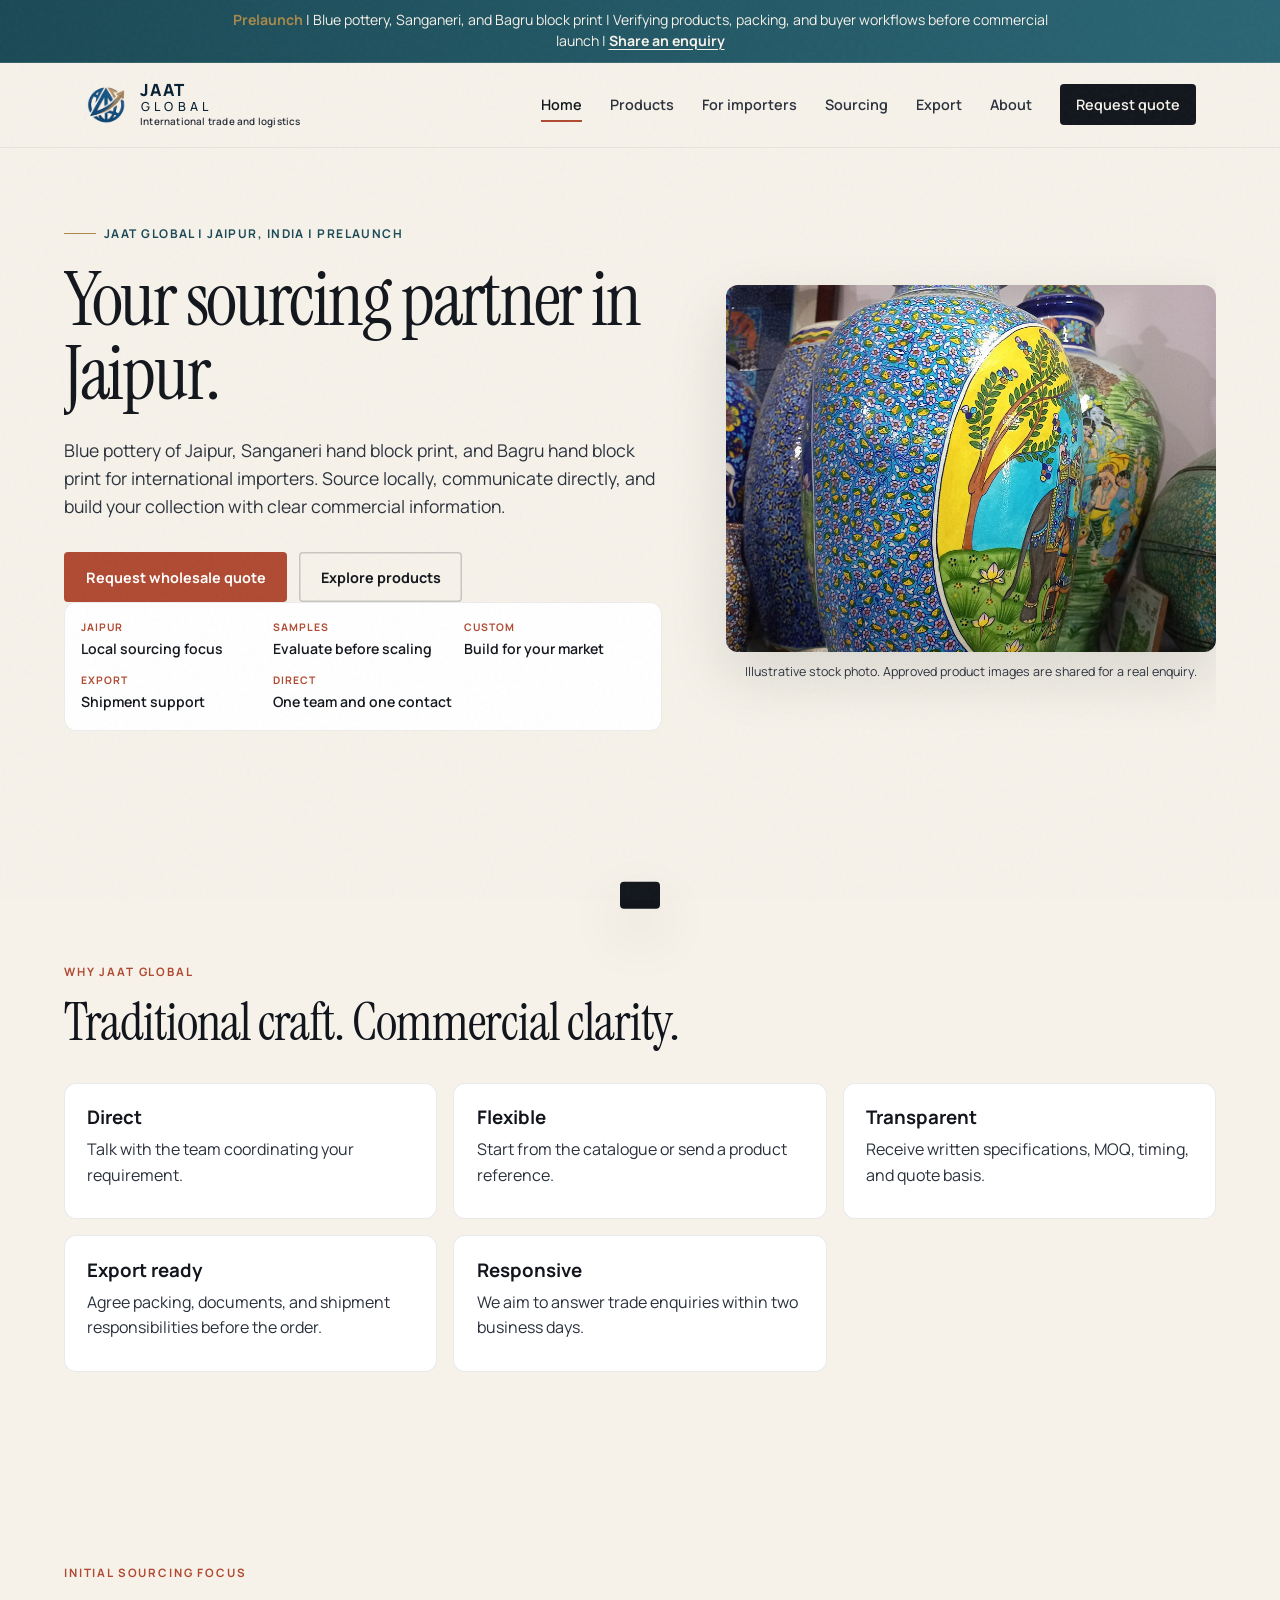
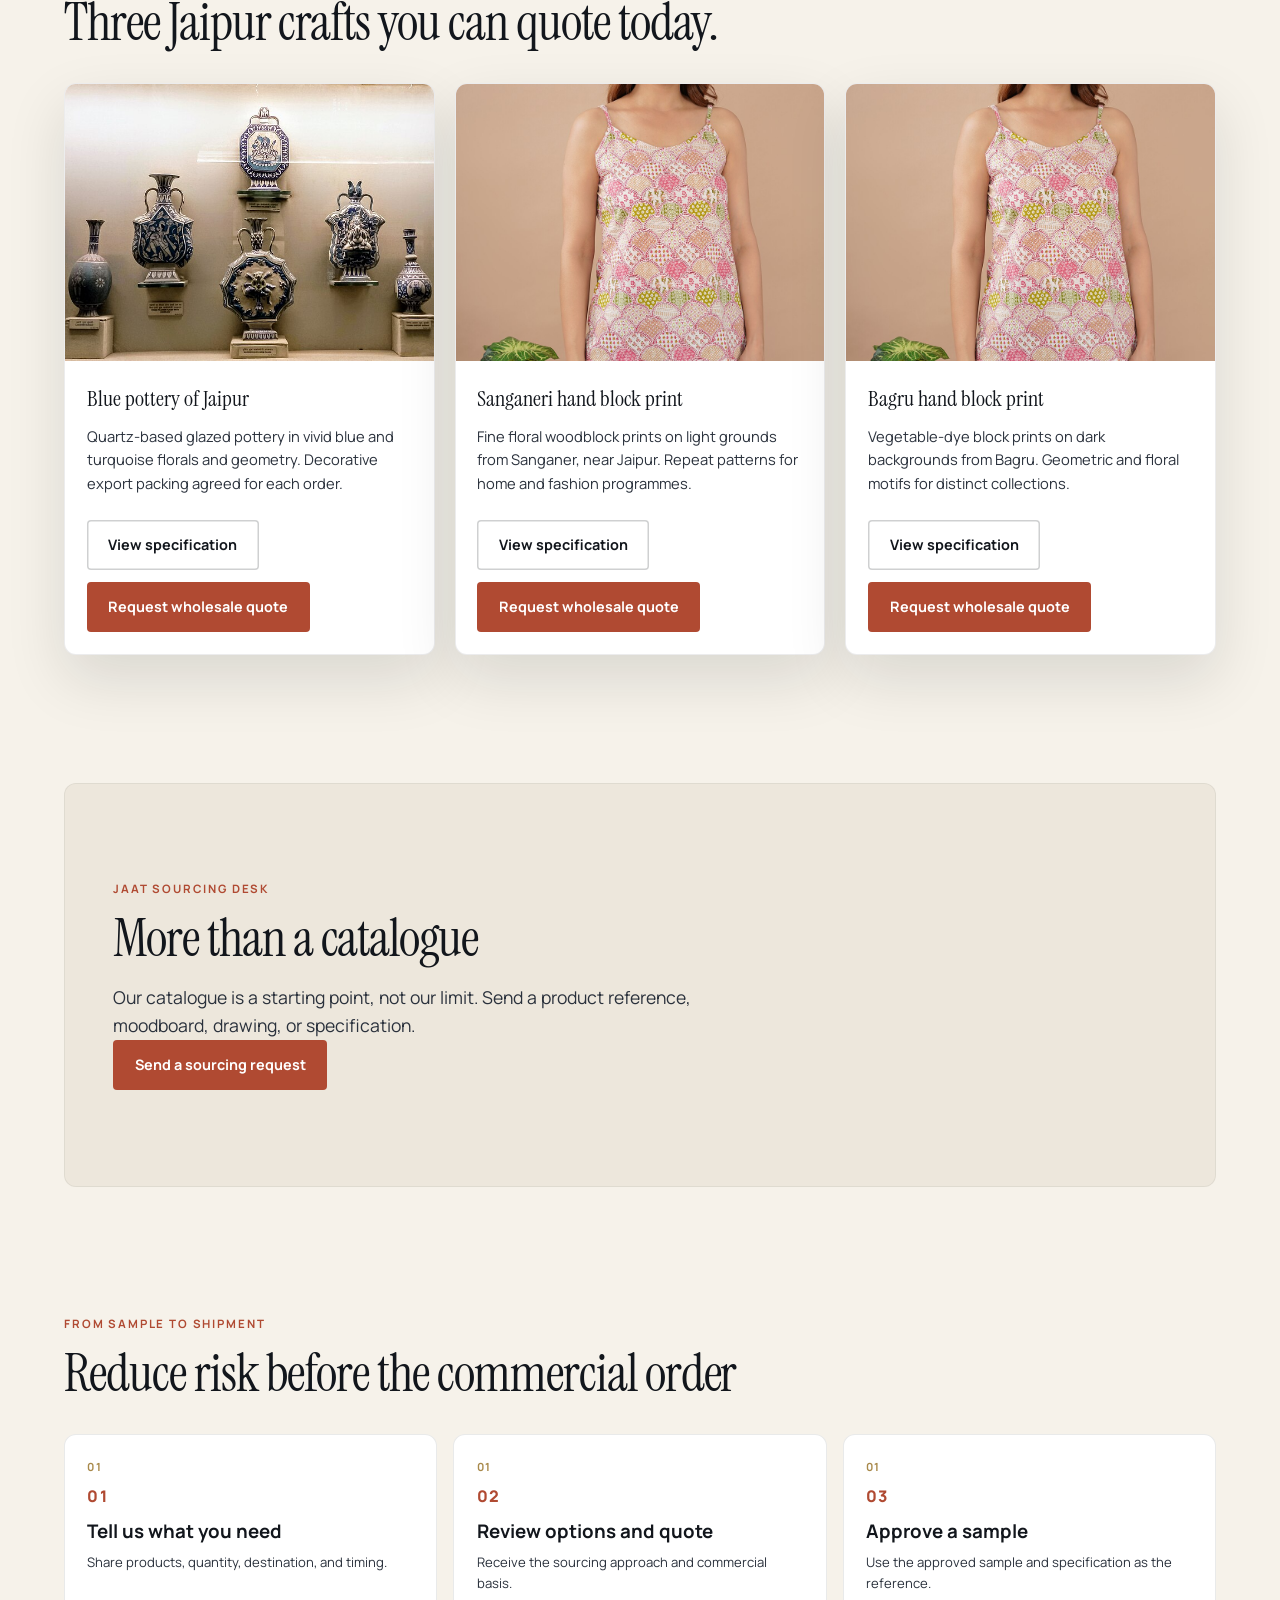
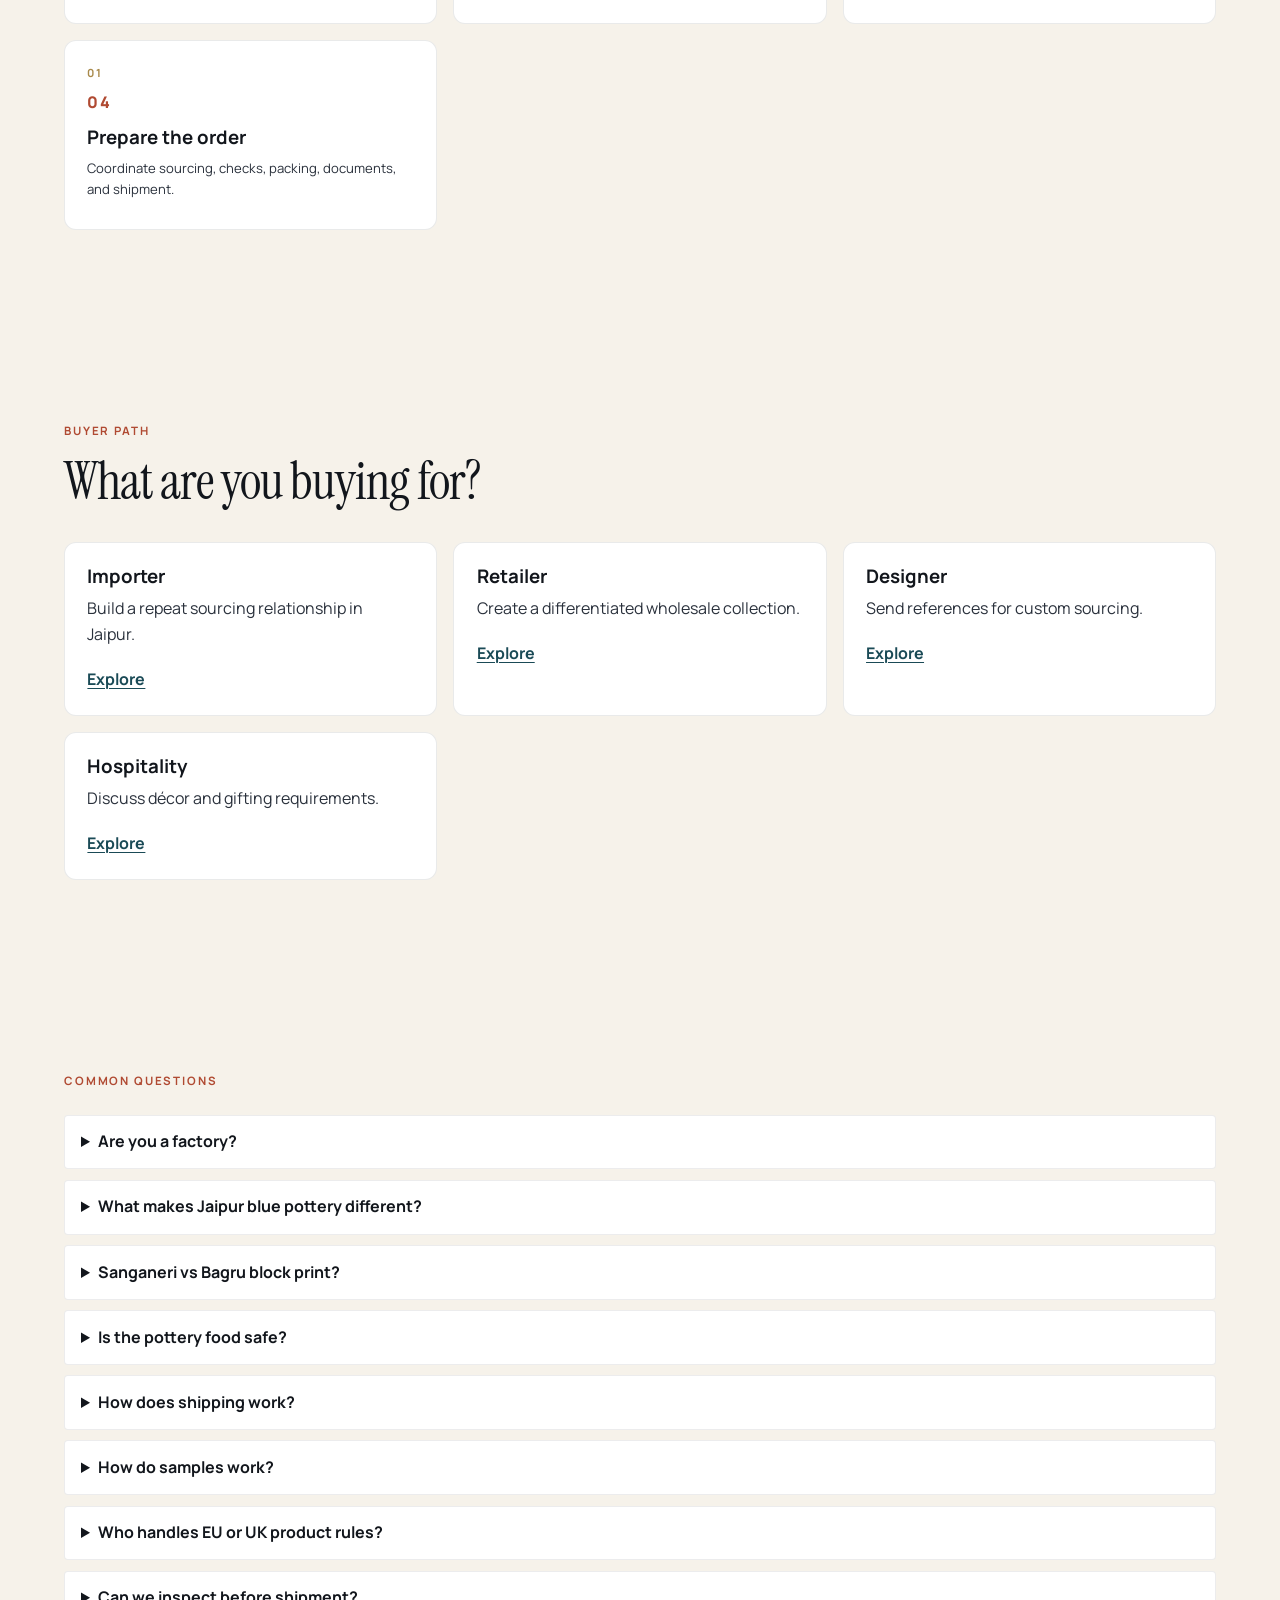
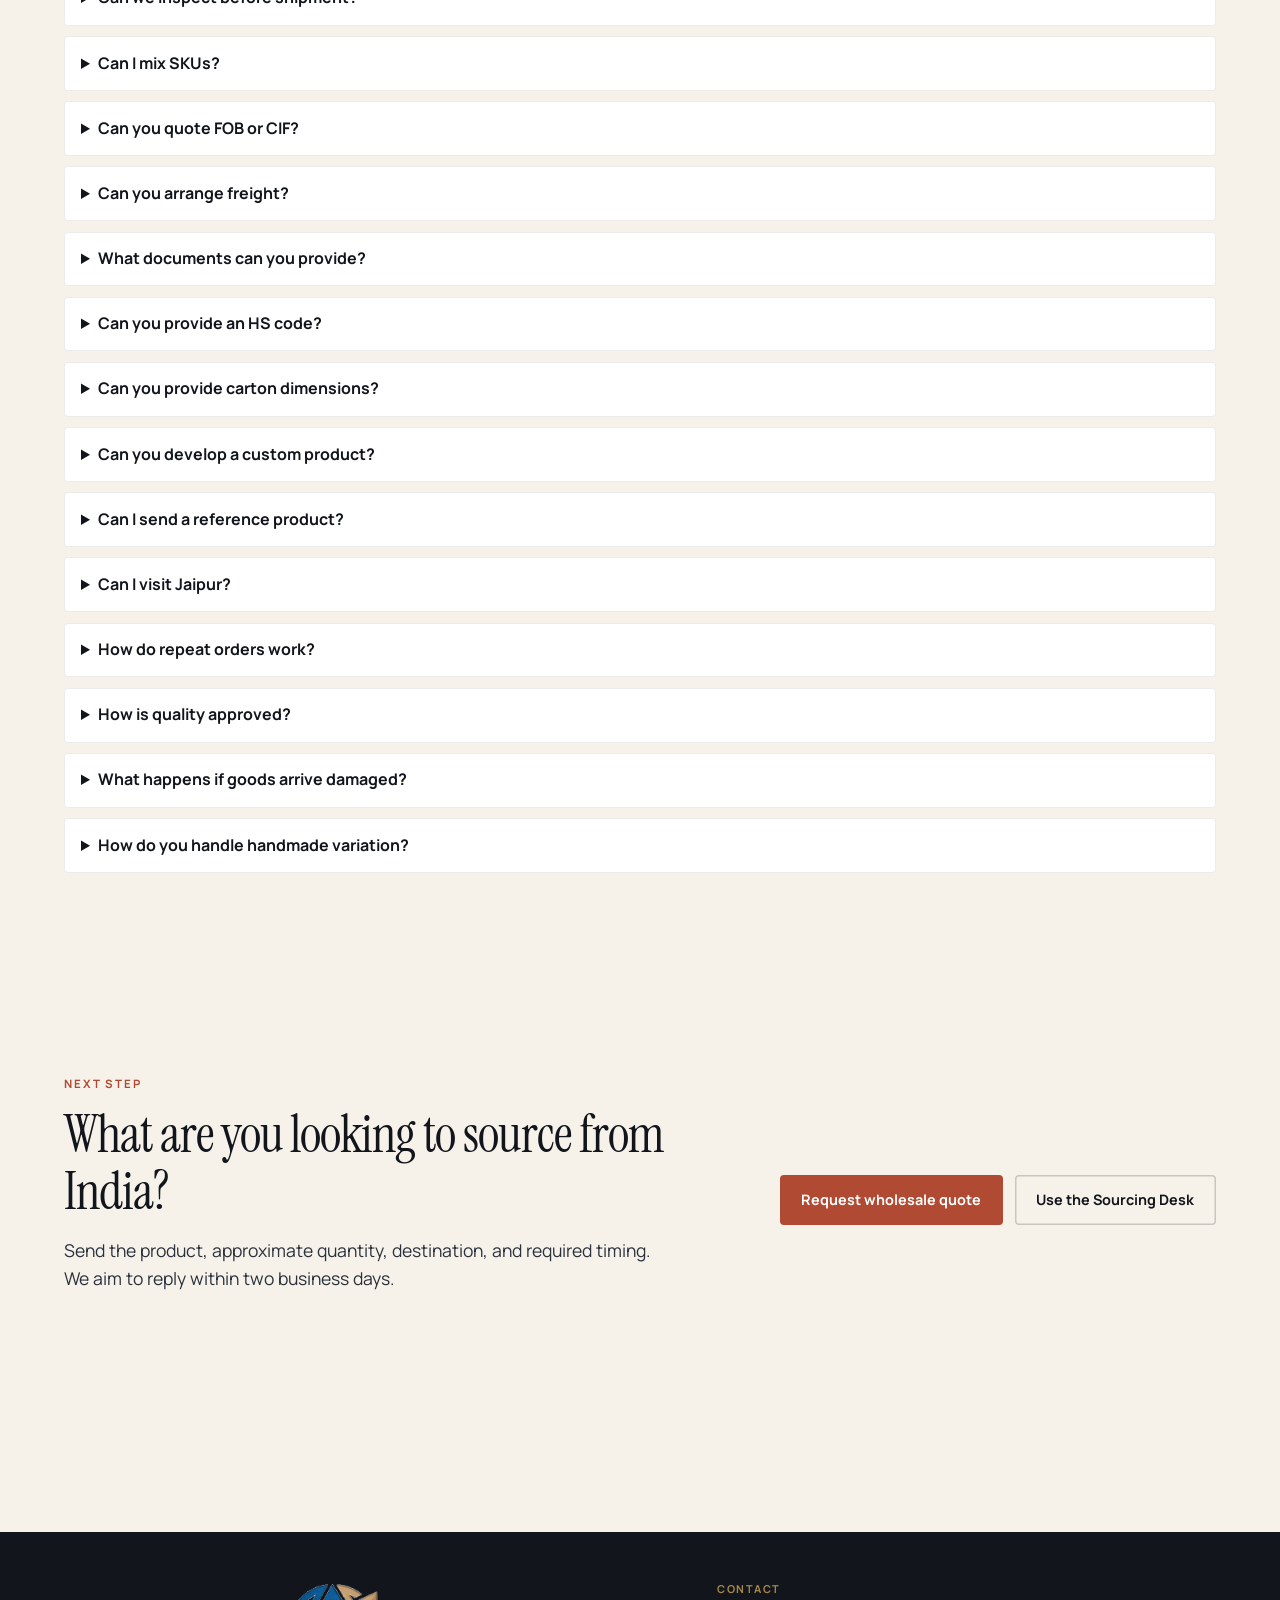
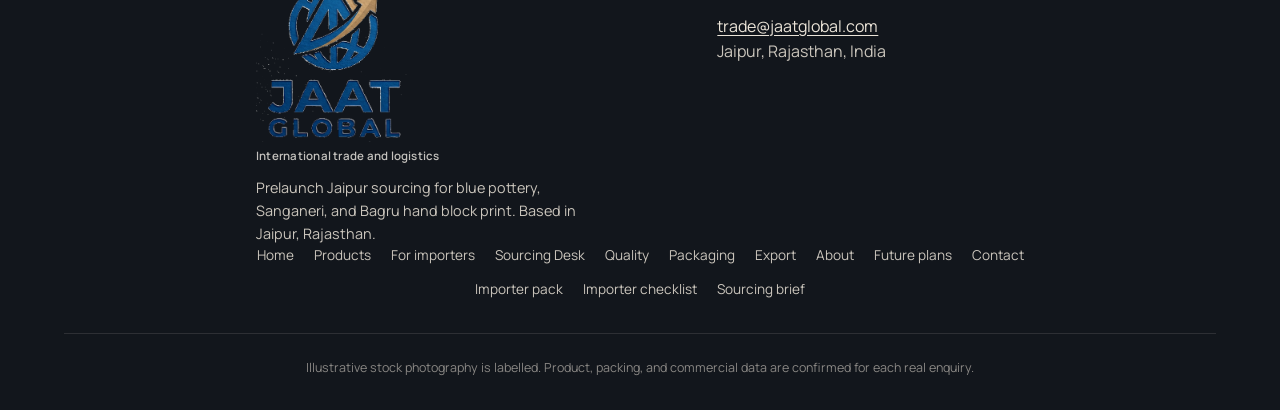
==== commit 15712936: "Refocus catalogue on blue pottery and two block print lines. Replace brass as a live SKU with Sangan" ====
--- a/index.html
+++ b/index.html
@@ -23,7 +23,7 @@
     <meta name="mobile-web-app-capable" content="yes" />
     <meta
       name="description"
-      content="Importer focused sourcing for decorative blue pottery and brass décor from Jaipur."
+      content="Jaat Global sources blue pottery of Jaipur, Sanganeri hand block print, and Bagru hand block print for international importers."
     />
     <title>Jaat Global | Jaipur sourcing partner</title>
     <link rel="icon" href="assets/favicon-32.png" type="image/png" sizes="32x32" />
@@ -44,7 +44,7 @@
 
     <div class="prelaunch-bar" role="status">
       <p>
-        <strong>Prelaunch</strong> | Jaat Global is verifying products, registrations, packing, and buyer workflows before commercial launch |
+        <strong>Prelaunch</strong> | Blue pottery, Sanganeri, and Bagru block print | Verifying products, packing, and buyer workflows before commercial launch |
         <a href="#/contact" style="color: inherit; font-weight: 700">Share an enquiry</a>
       </p>
     </div>
@@ -111,7 +111,7 @@
           />
           <p class="footer-tagline">International trade and logistics</p>
           <p class="footer-copy">
-            A prelaunch Jaipur sourcing company being built for international importers.
+            Prelaunch Jaipur sourcing for blue pottery, Sanganeri, and Bagru hand block print. Based in Jaipur, Rajasthan.
           </p>
         </div>
         <div>
--- a/css/main.css
+++ b/css/main.css
@@ -1484,9 +1484,15 @@
 
 .flagship-duo {
   display: grid;
-  grid-template-columns: 1fr 1fr;
+  grid-template-columns: repeat(3, 1fr);
   gap: 1.25rem;
   margin-top: 2rem;
+}
+
+@media (max-width: 1024px) {
+  .flagship-duo {
+    grid-template-columns: 1fr 1fr;
+  }
 }
 
 @media (max-width: 768px) {
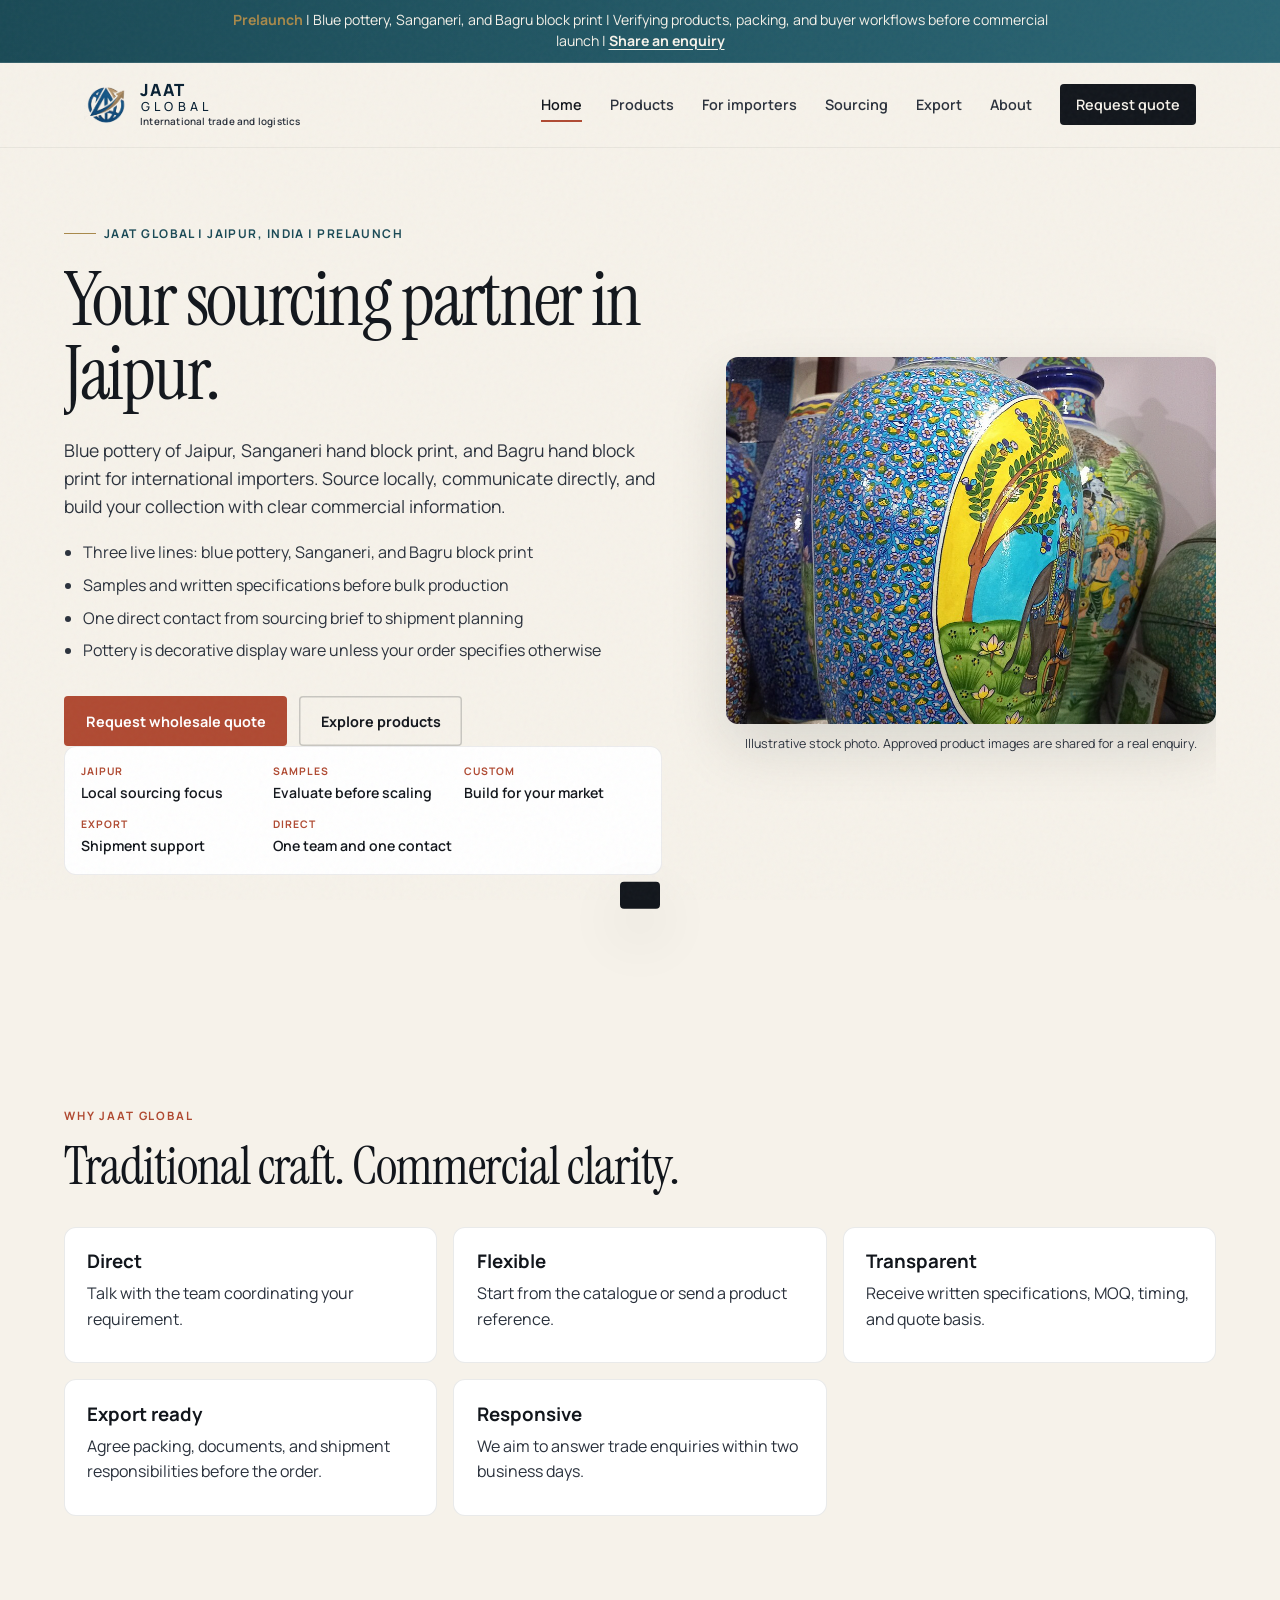
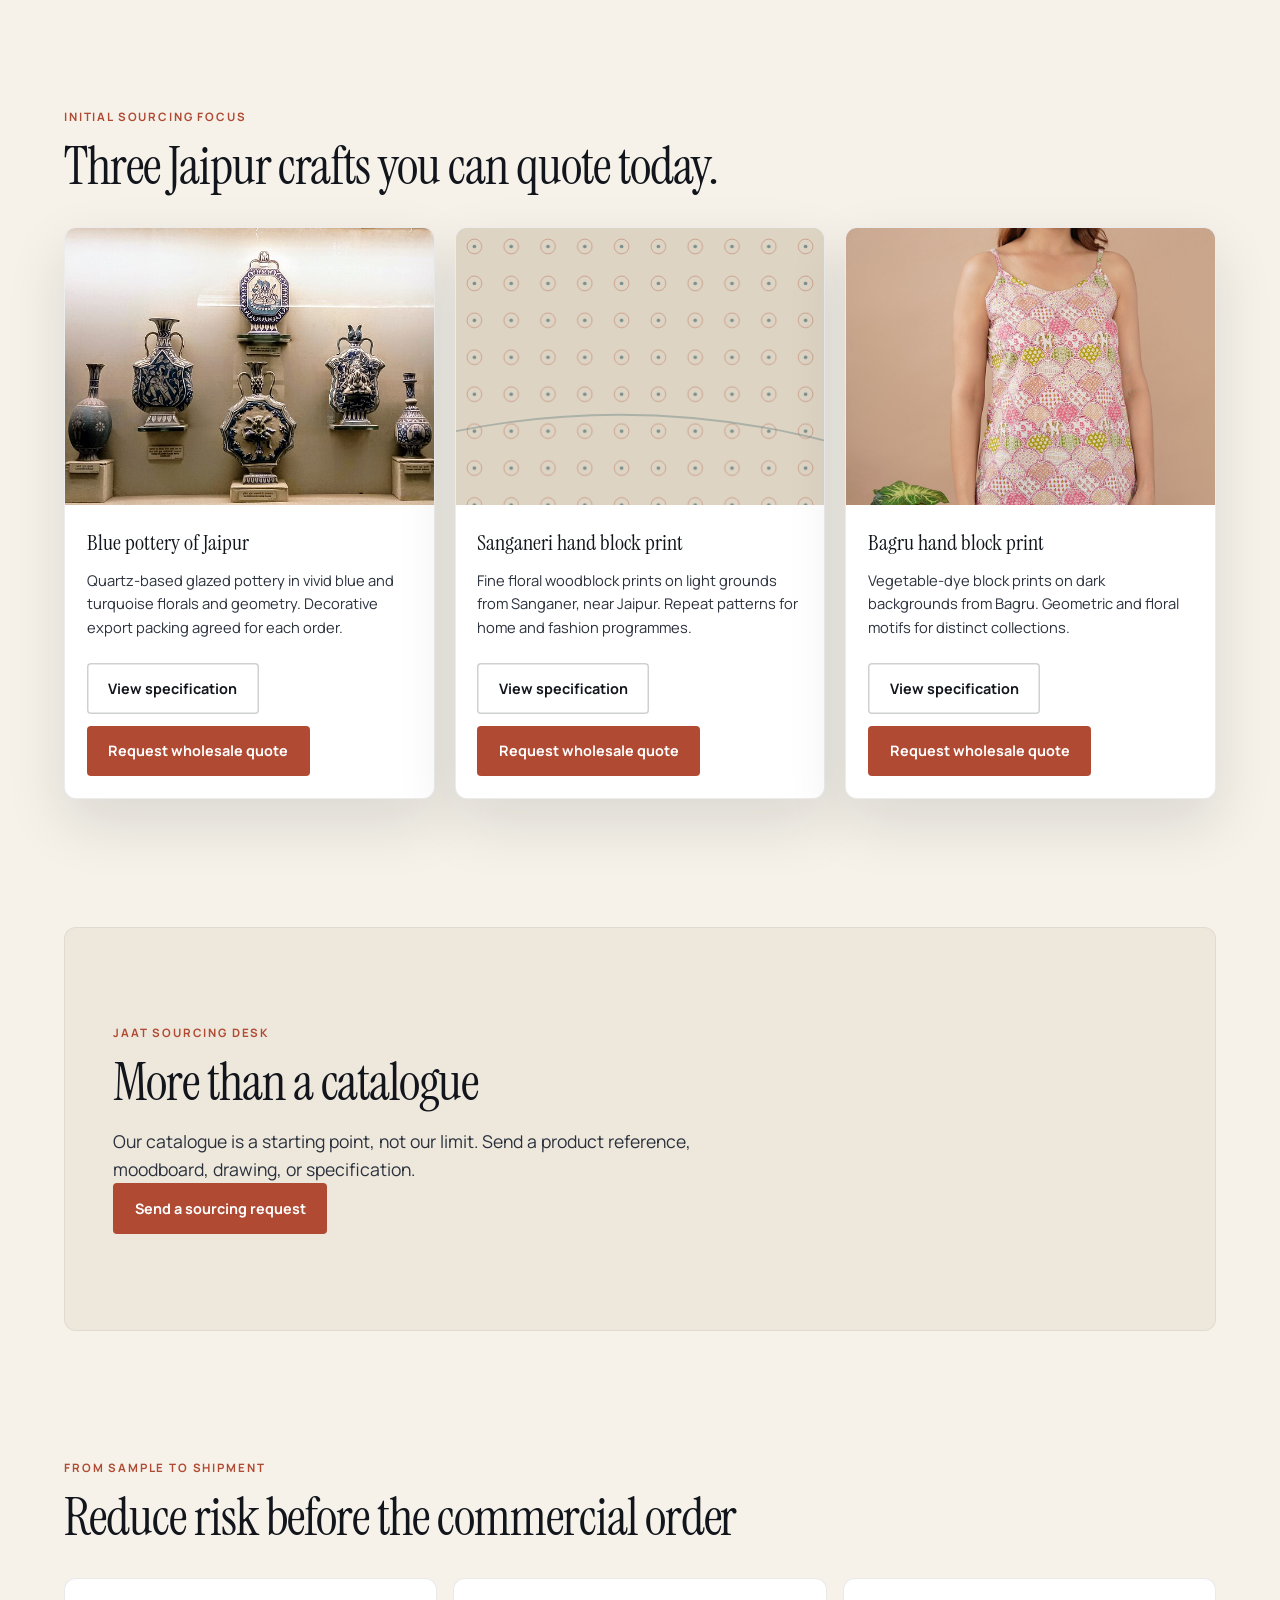
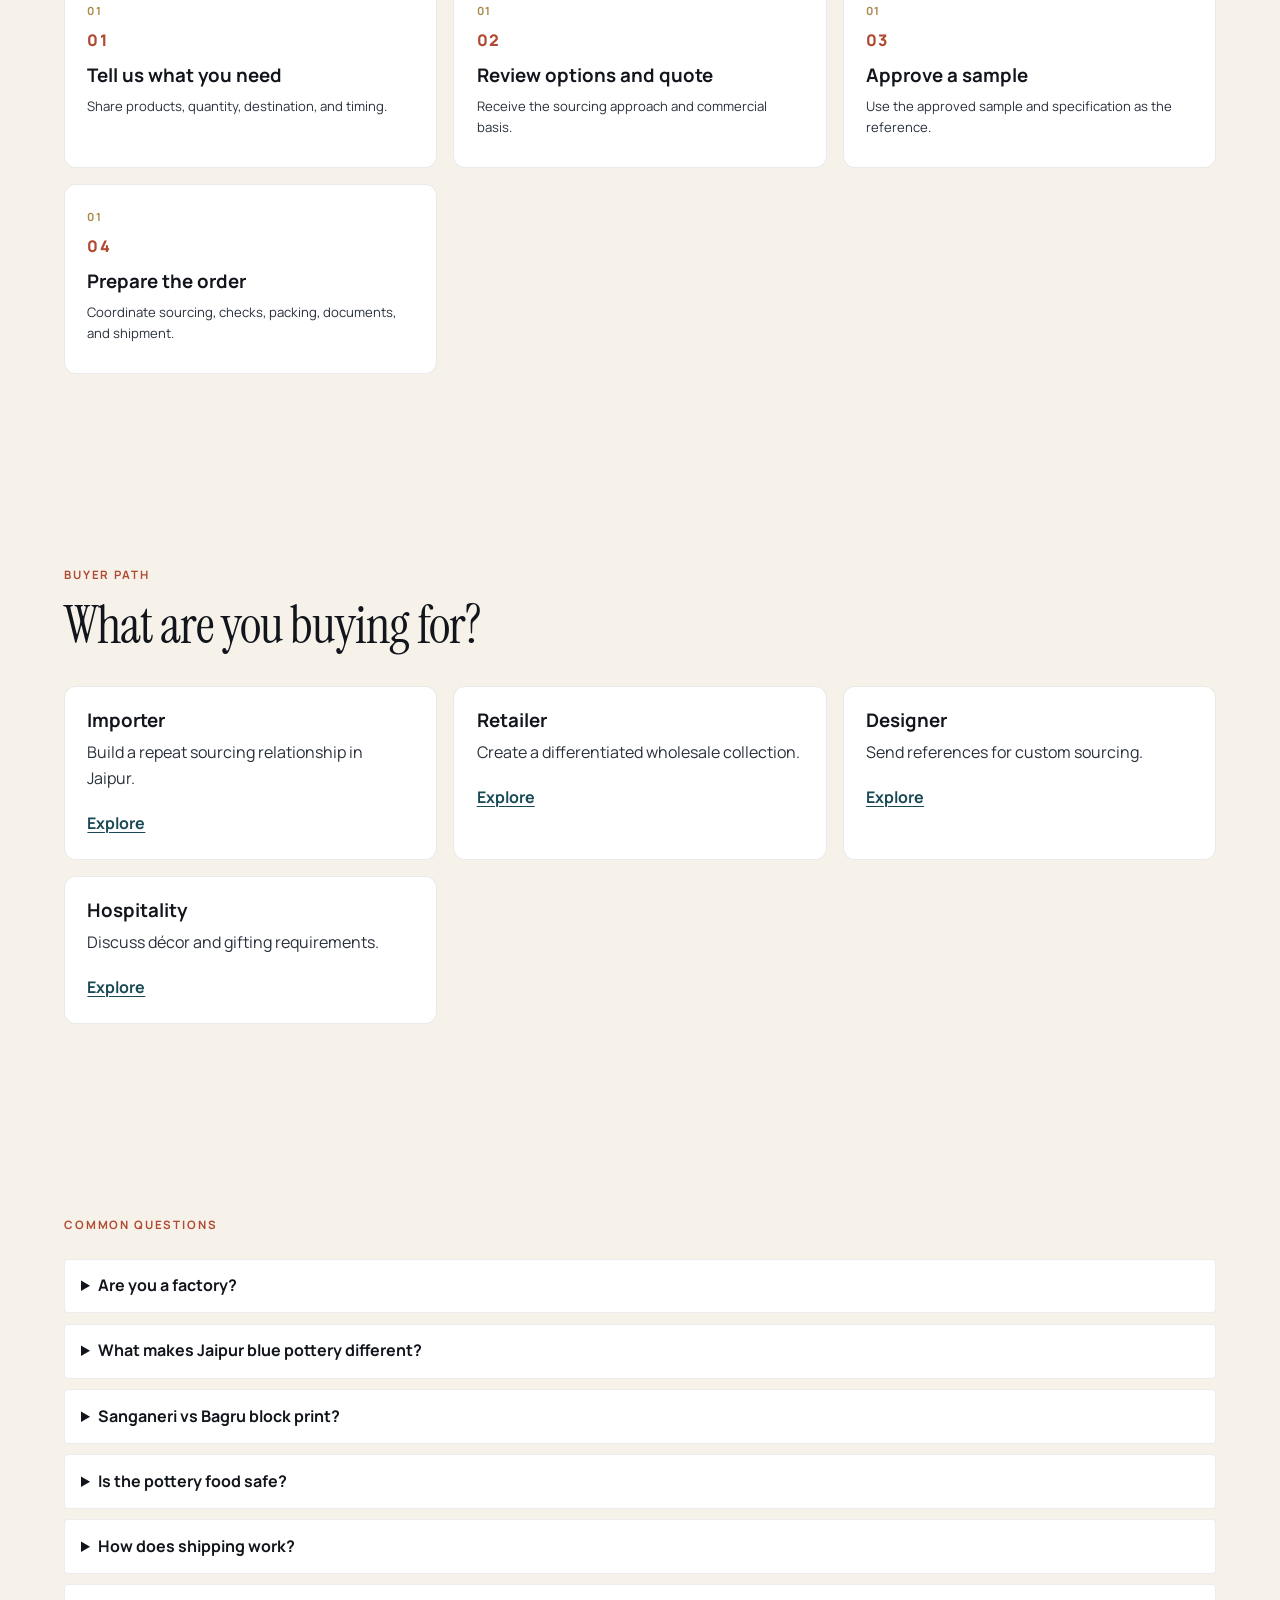
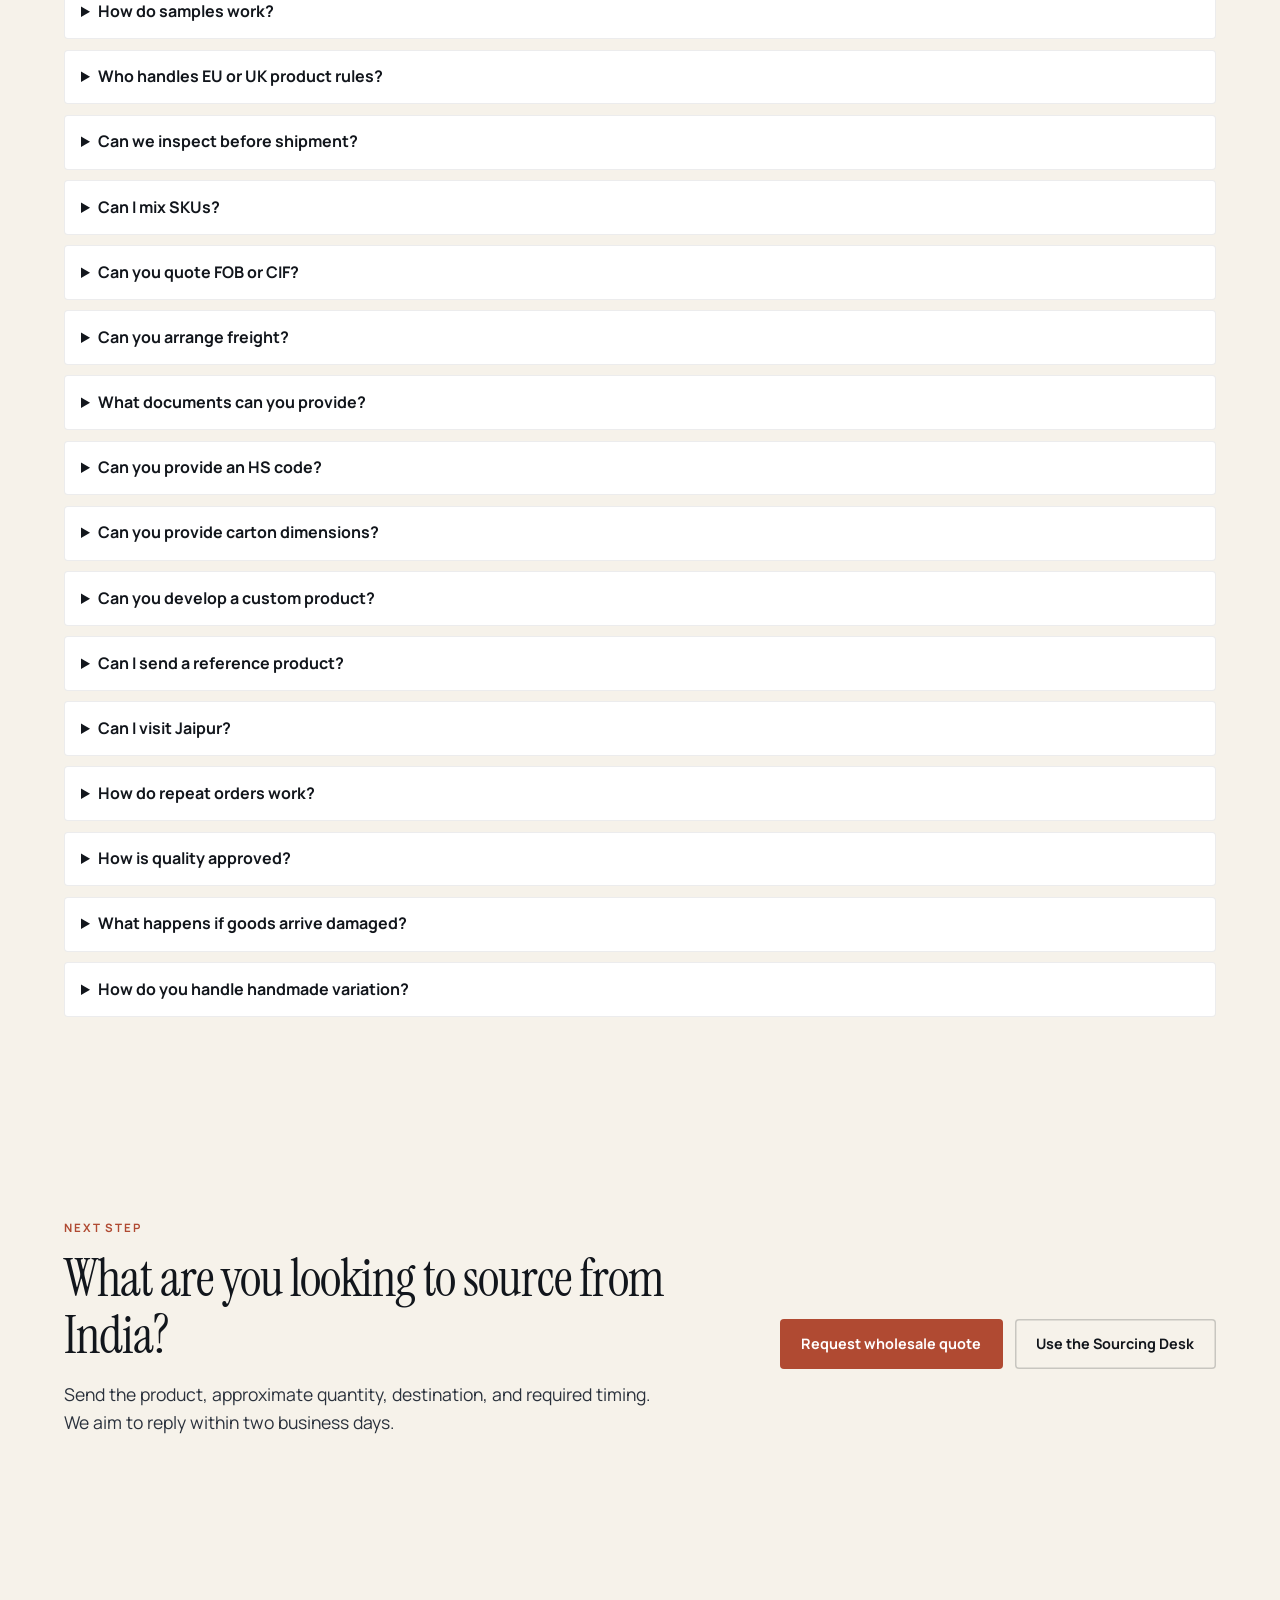
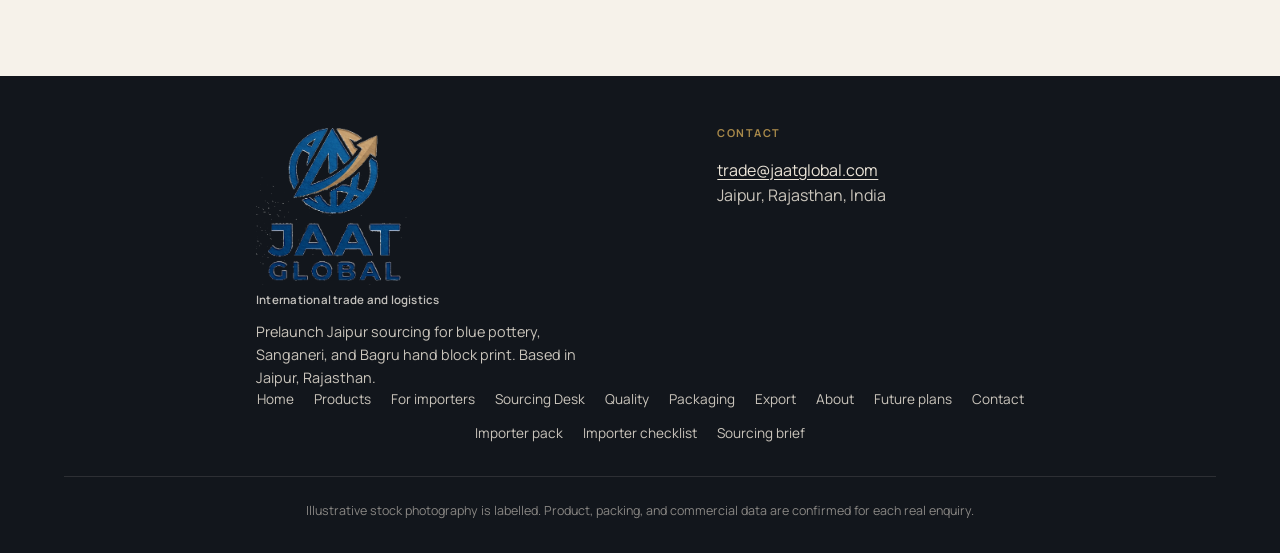
==== commit cd10ebb5: "Fix live UI: wire three-product copy into js/views and bust caches. The app loads views from js/view" ====
--- a/index.html
+++ b/index.html
@@ -152,6 +152,6 @@
         });
       })();
     </script>
-    <script type="module" src="js/app.js"></script>
+    <script type="module" src="js/app.js?v=20261020-3"></script>
   </body>
 </html>
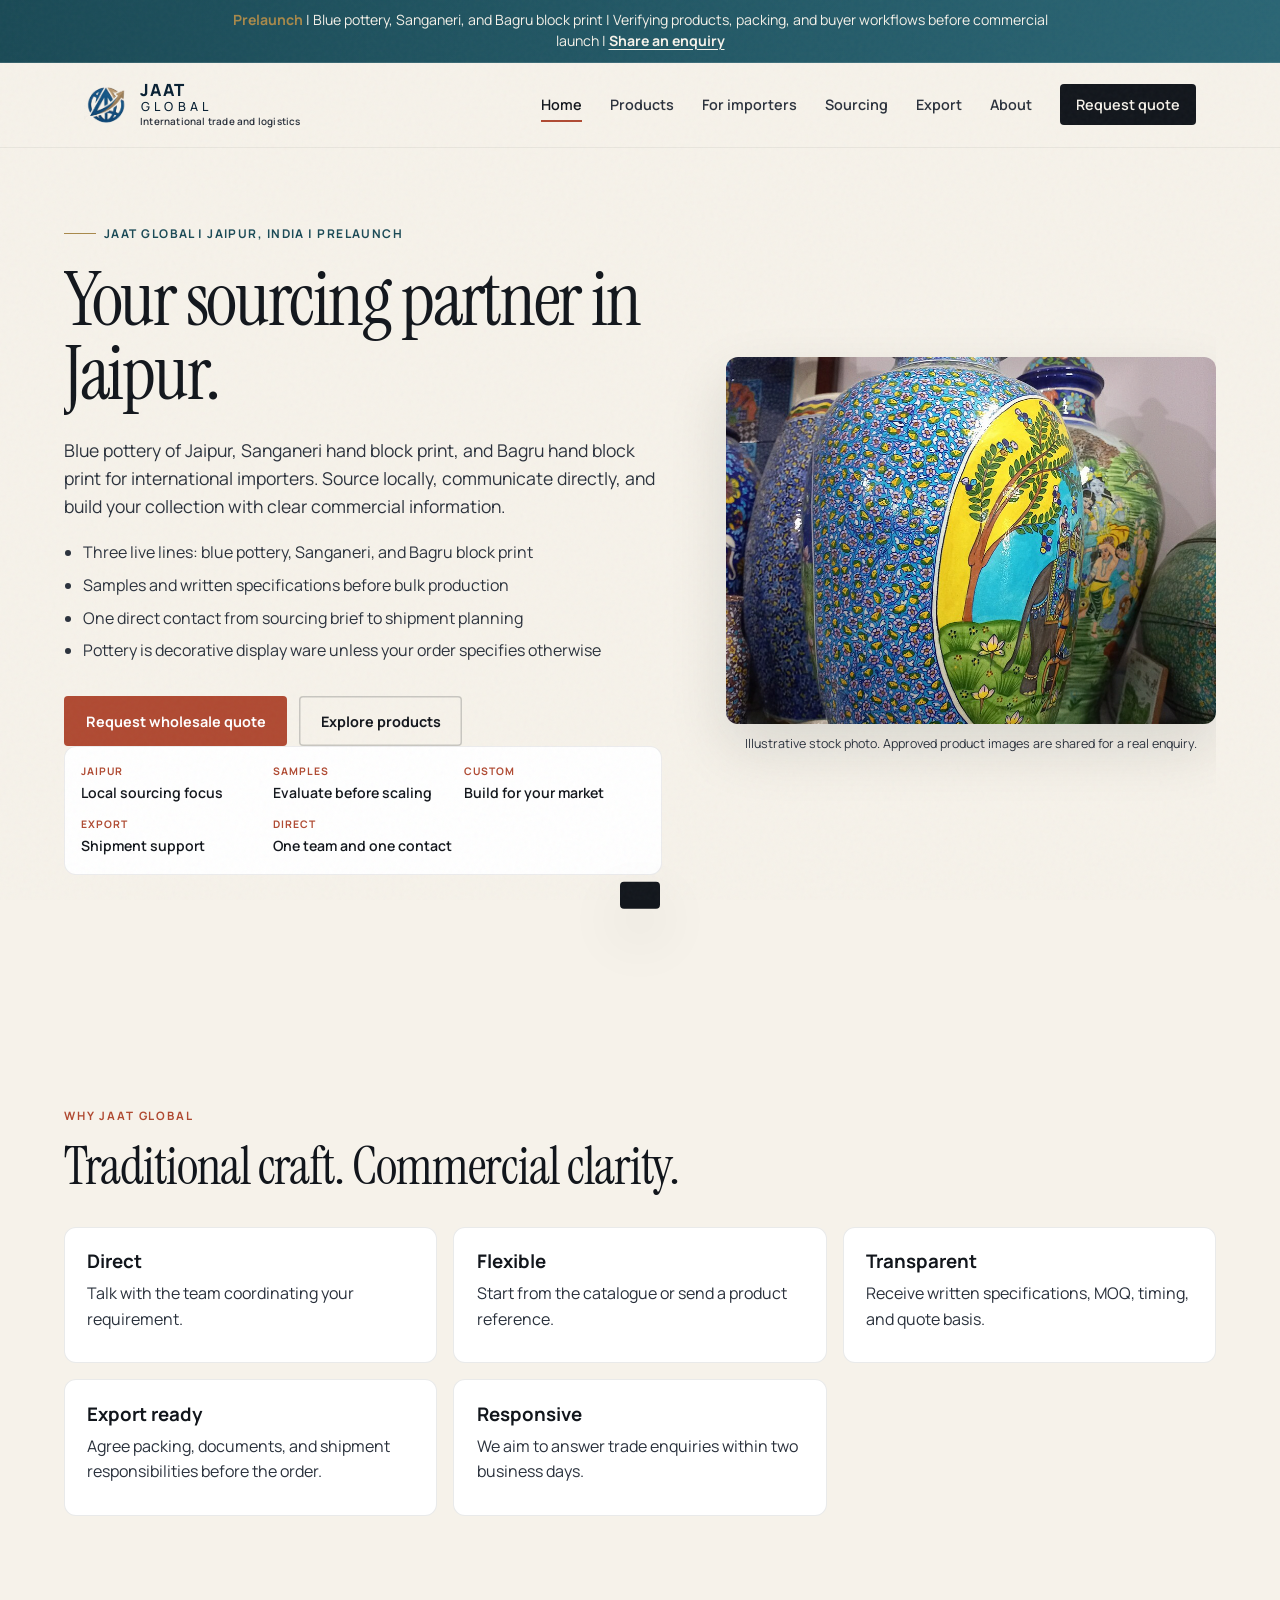
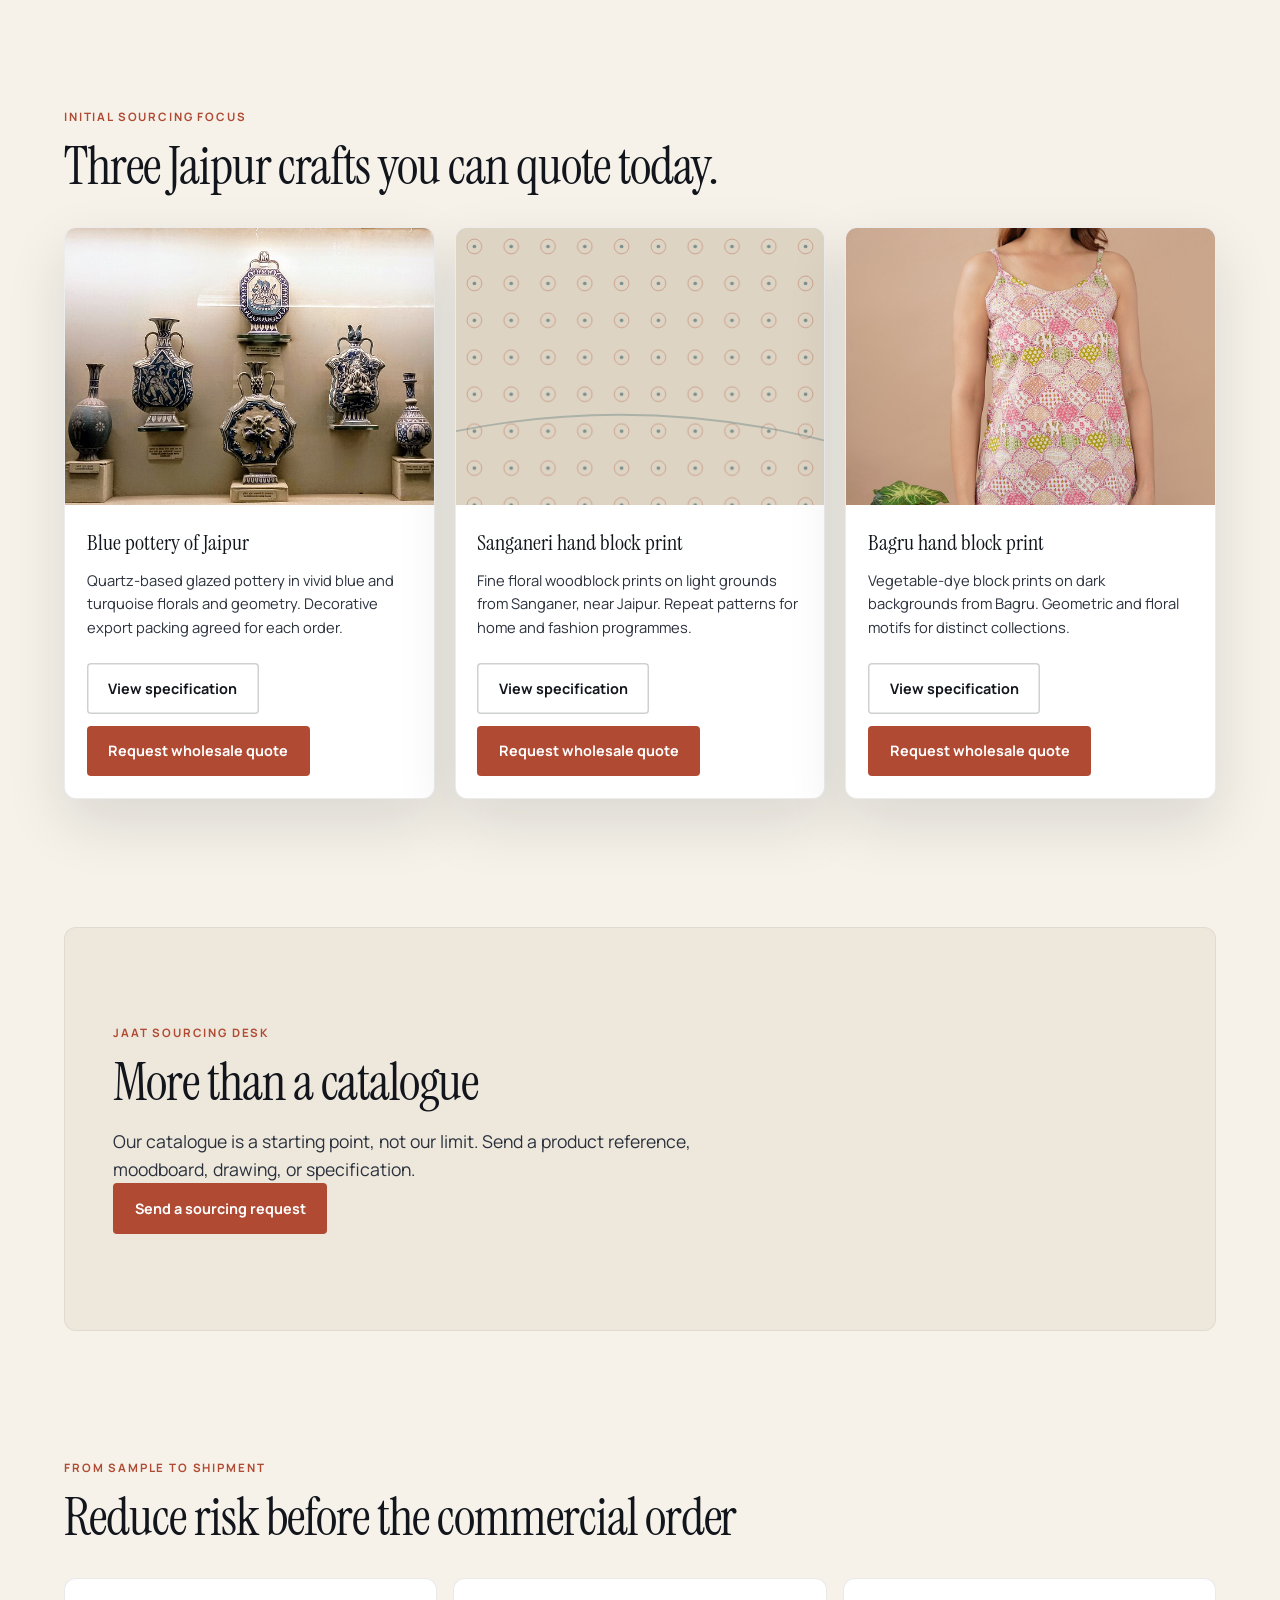
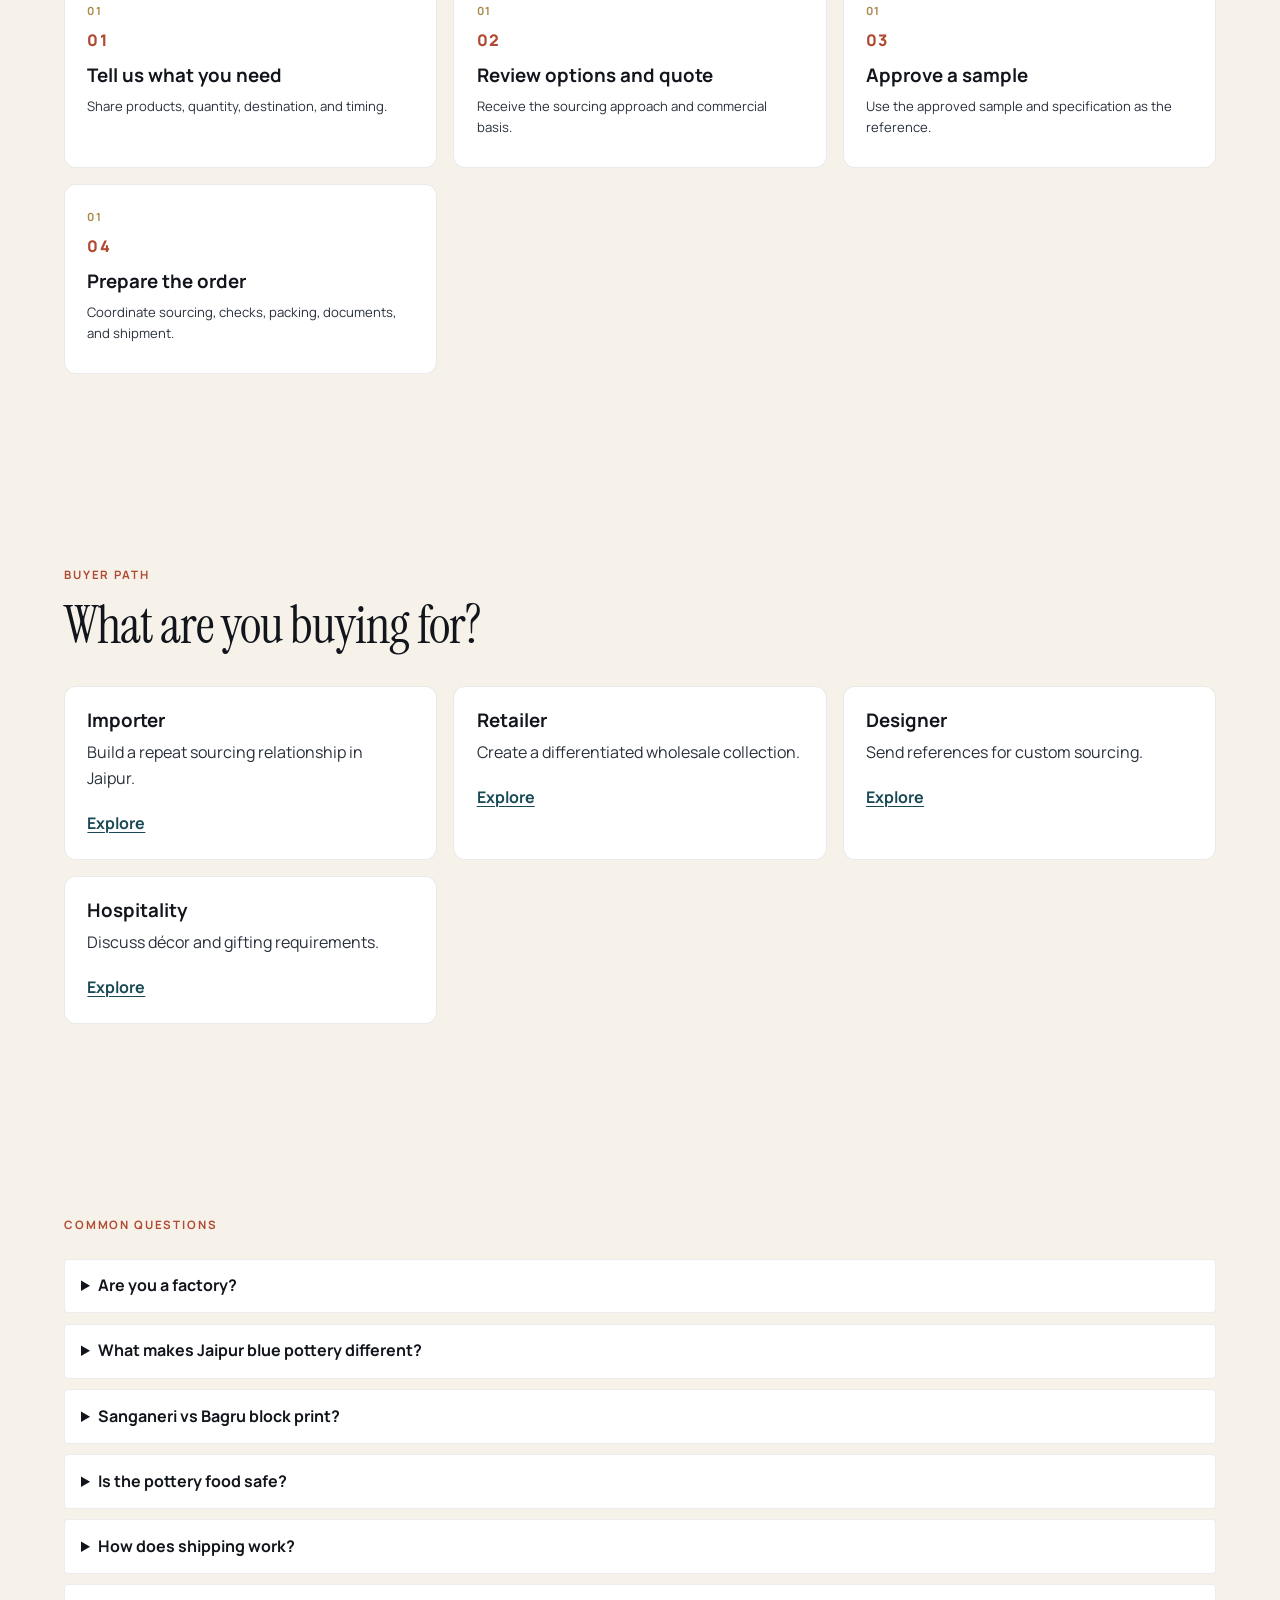
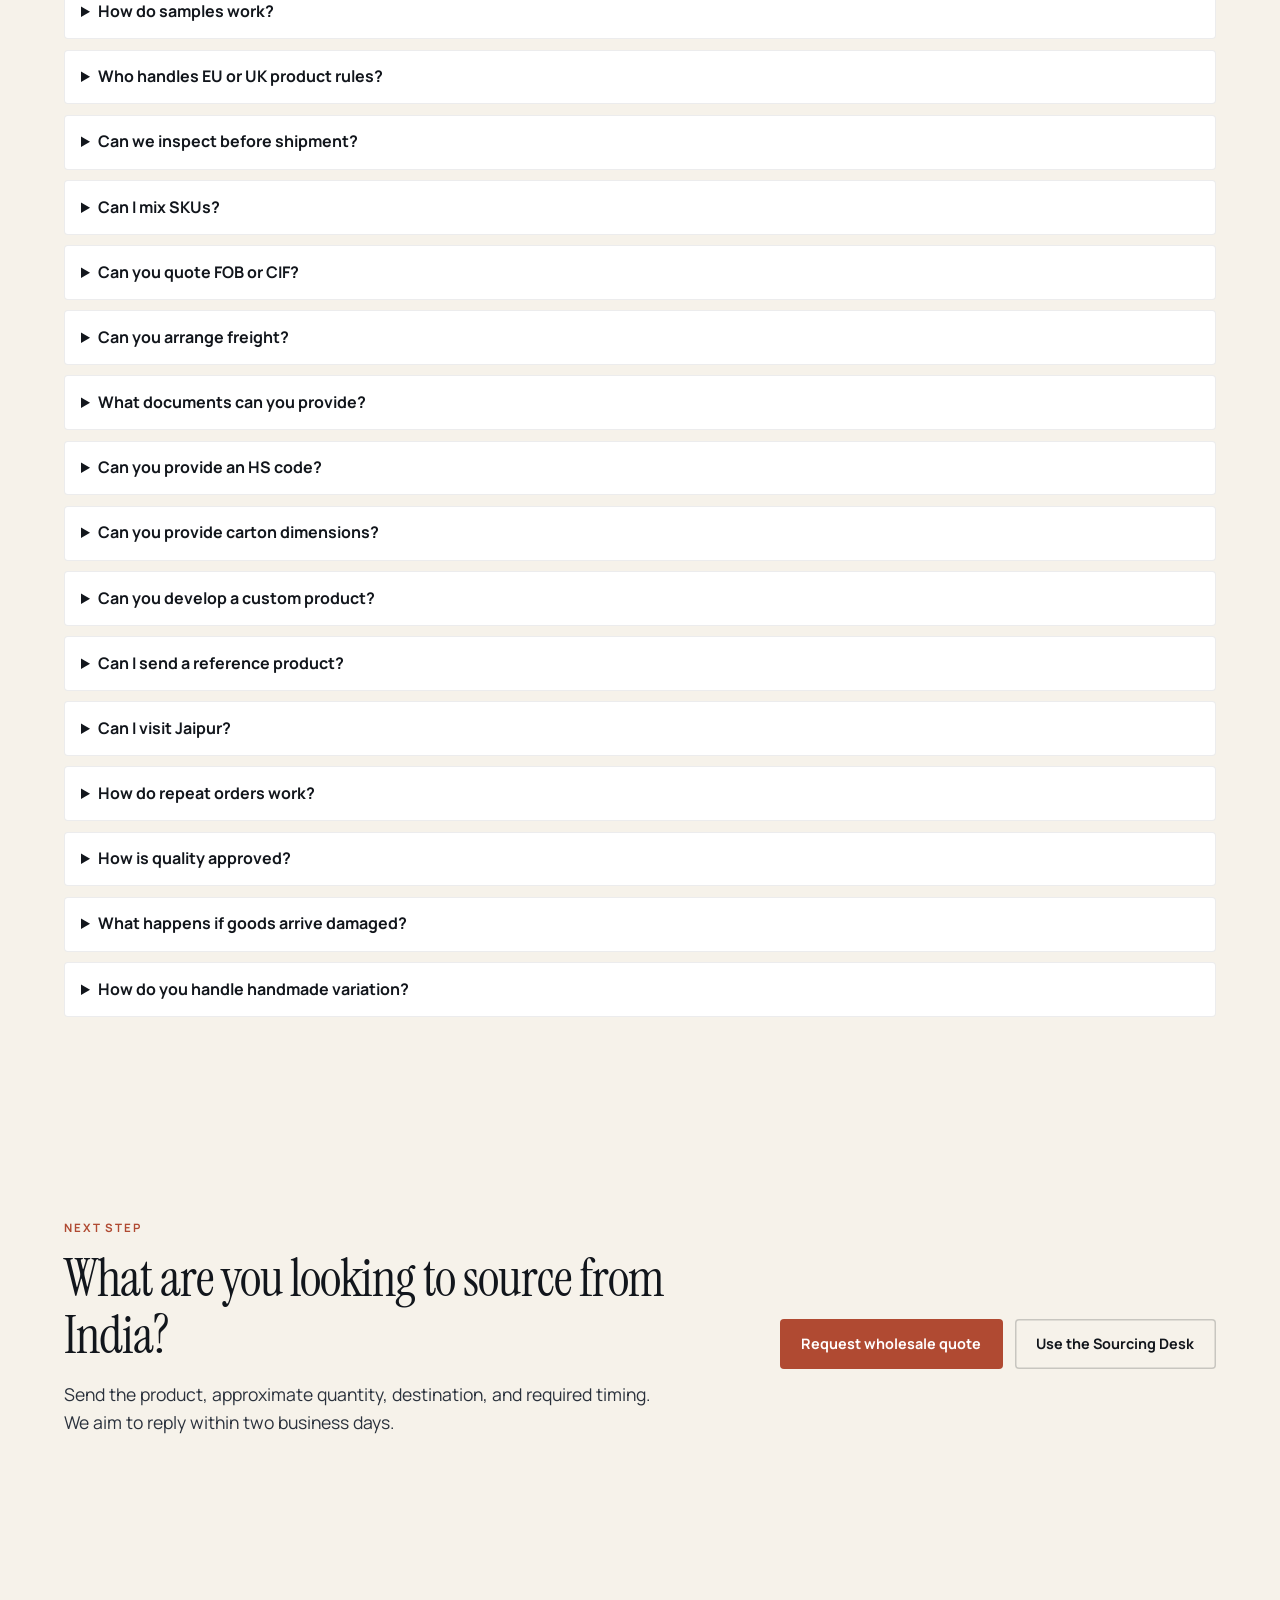
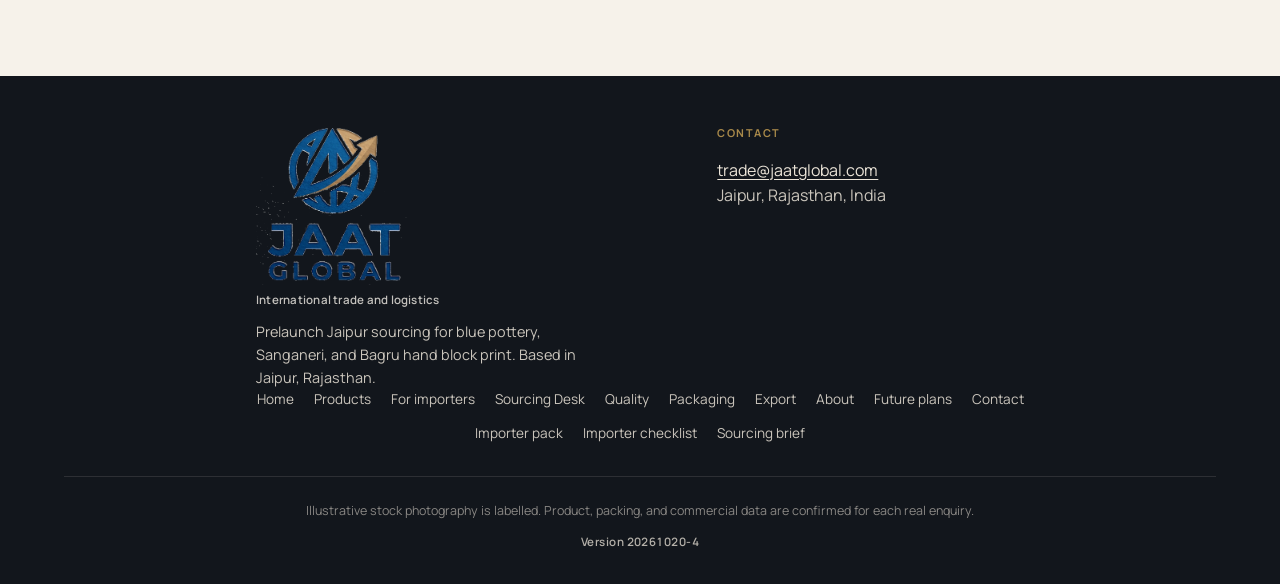
==== commit 519b55f6: "Show deploy version in the site footer. Single SITE_VERSION in paths.js drives cache busting and the" ====
--- a/index.html
+++ b/index.html
@@ -138,6 +138,7 @@
         <a href="downloads/sourcing-brief.html">Sourcing brief</a>
       </nav>
       <p class="footer-meta">Illustrative stock photography is labelled. Product, packing, and commercial data are confirmed for each real enquiry.</p>
+      <p class="footer-version" data-site-version>Version …</p>
     </footer>
 
     <div class="toast" data-toast role="status" aria-live="polite"></div>
@@ -152,6 +153,6 @@
         });
       })();
     </script>
-    <script type="module" src="js/app.js?v=20261020-3"></script>
+    <script type="module" src="js/app.js?v=20261020-4"></script>
   </body>
 </html>
--- a/css/main.css
+++ b/css/main.css
@@ -1158,6 +1158,17 @@
   text-align: center;
 }
 
+.footer-version {
+  max-width: 72rem;
+  margin: 0.75rem auto 0;
+  font-size: 0.72rem;
+  font-weight: 600;
+  letter-spacing: 0.04em;
+  color: rgba(235, 228, 216, 0.75);
+  text-align: center;
+  font-variant-numeric: tabular-nums;
+}
+
 /* Toast */
 
 .toast {
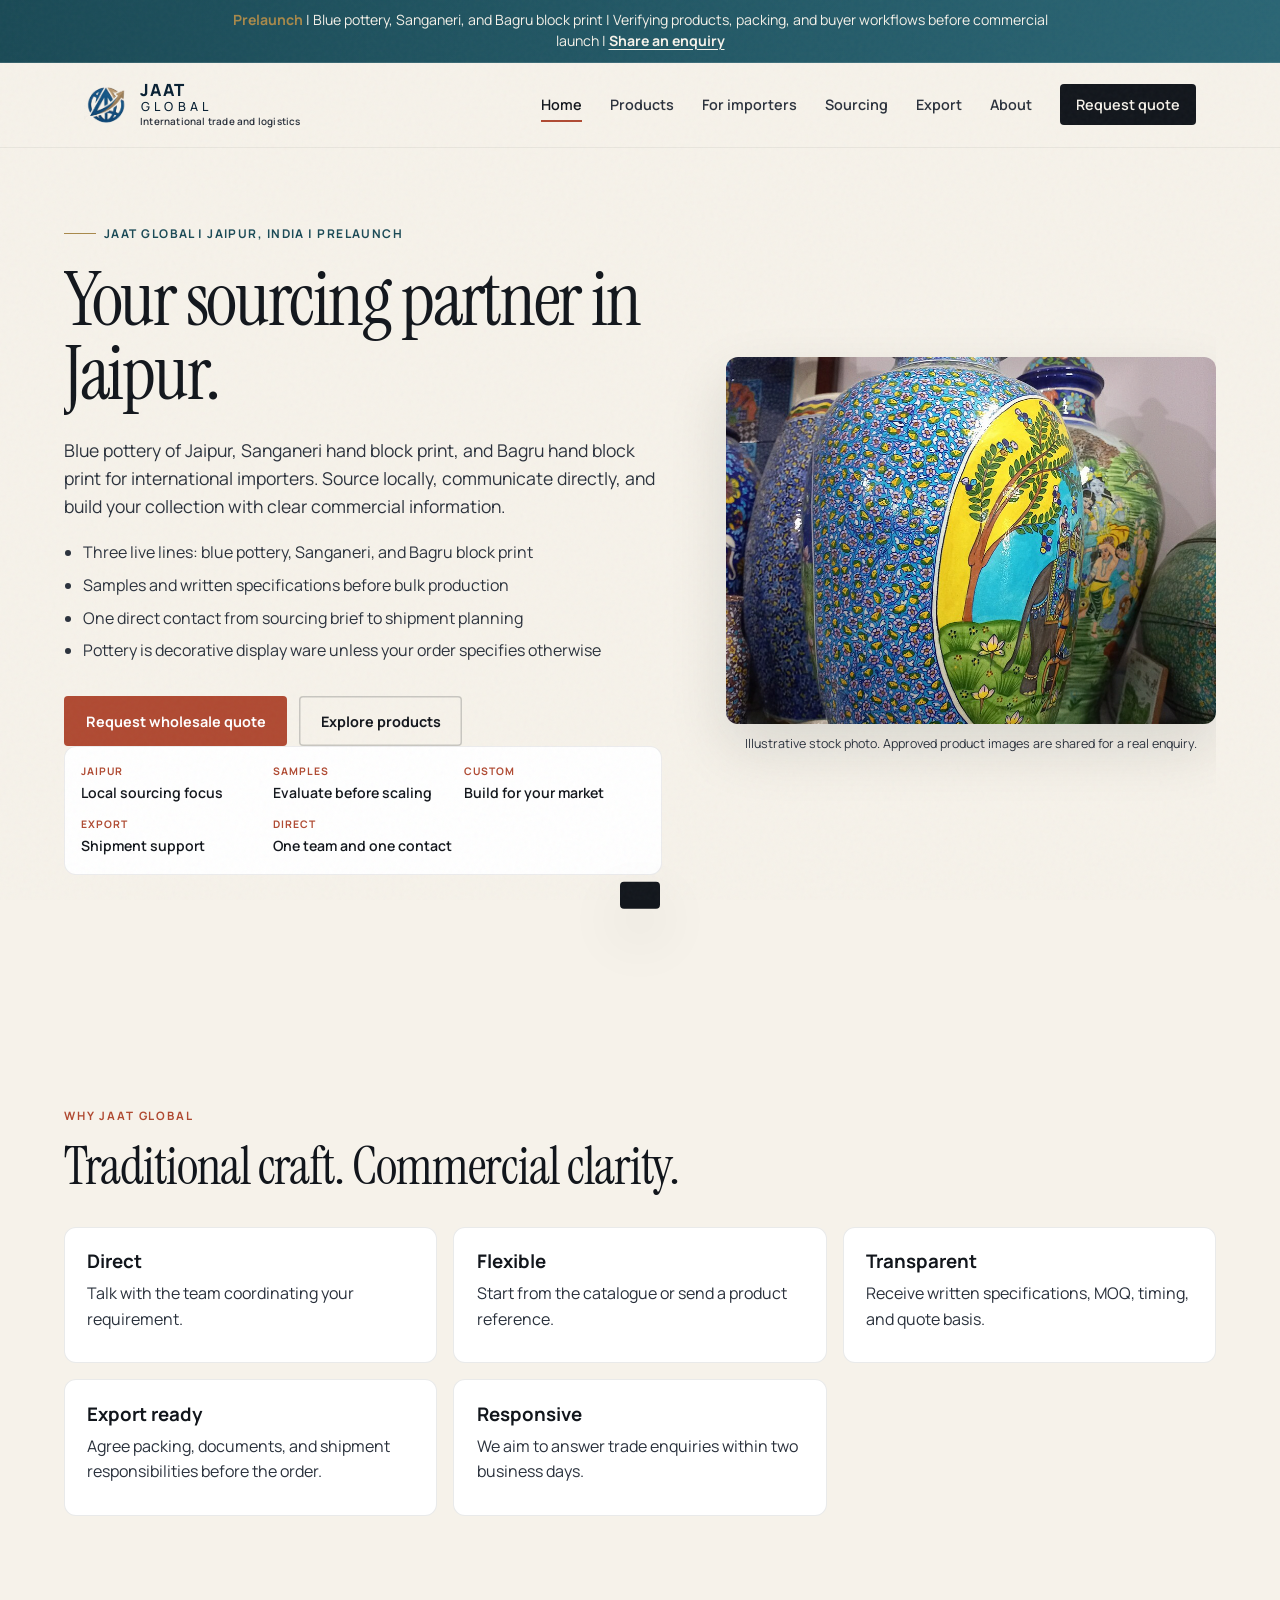
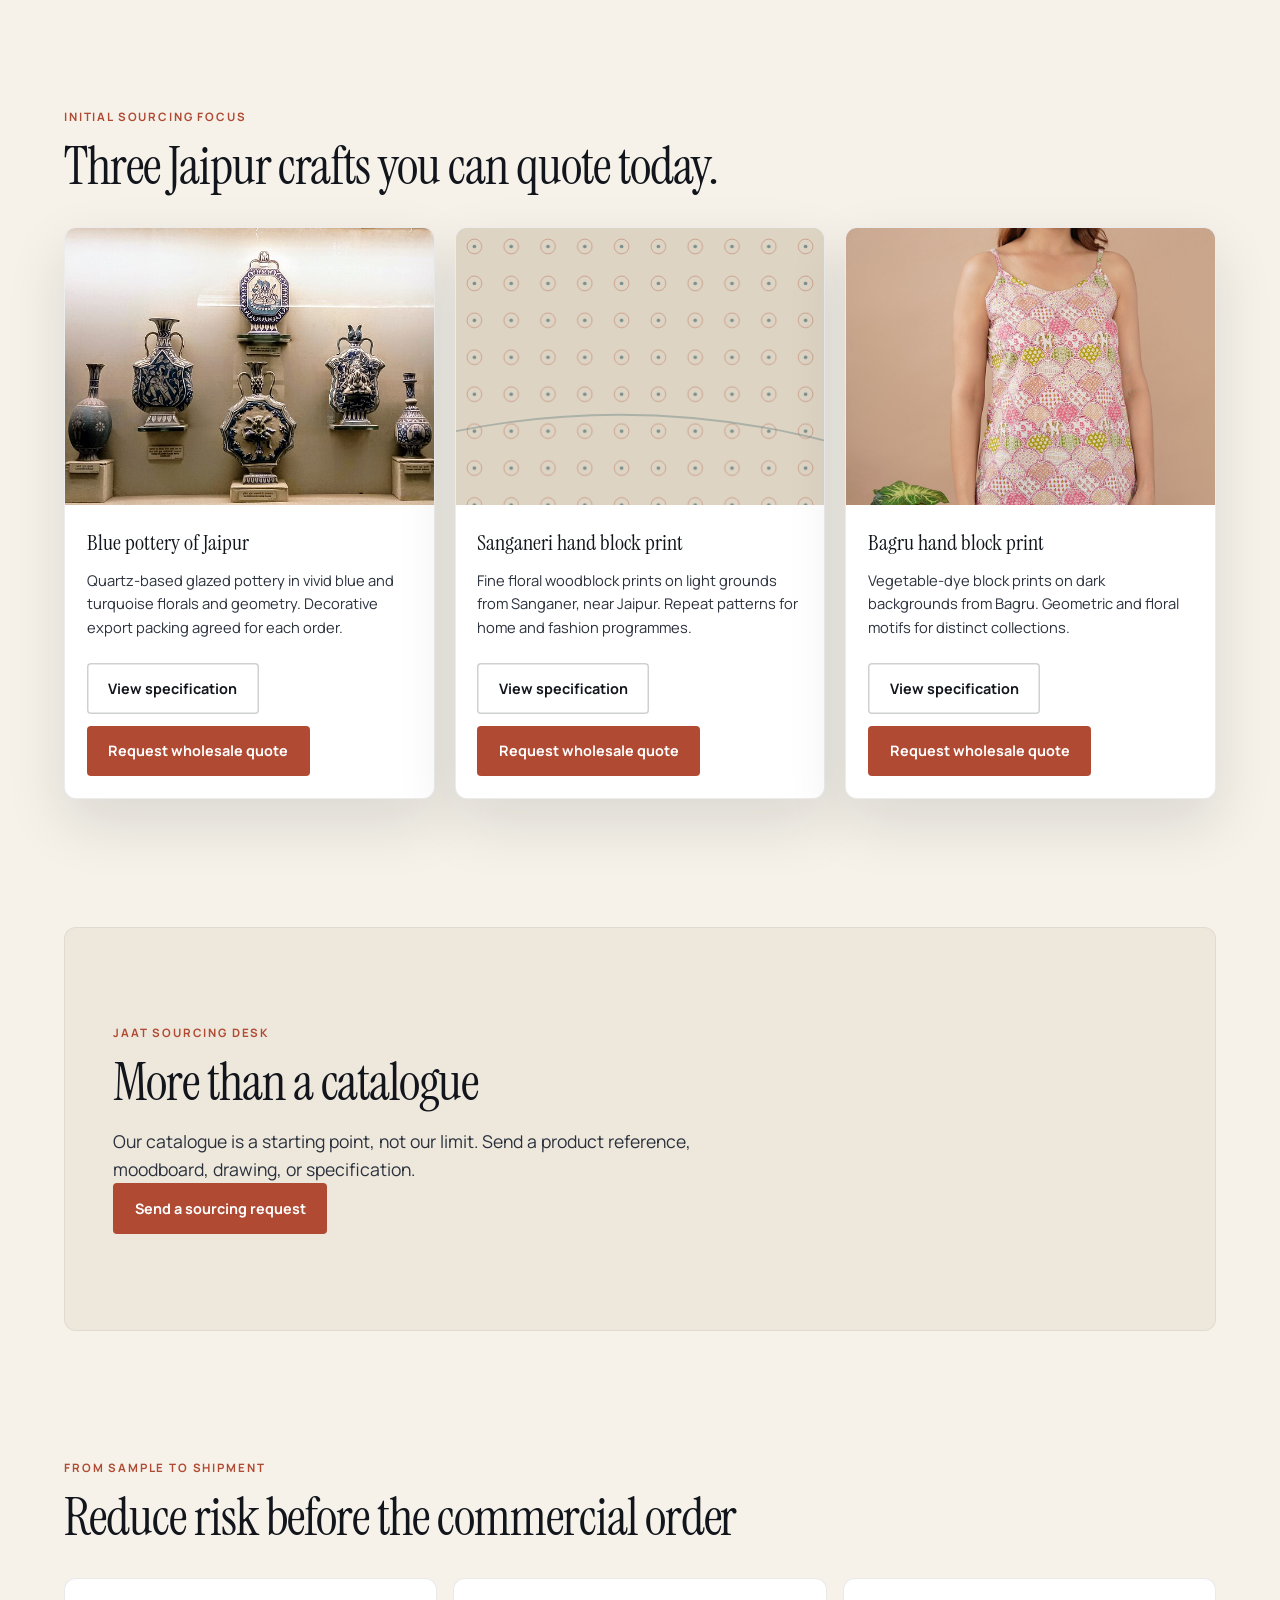
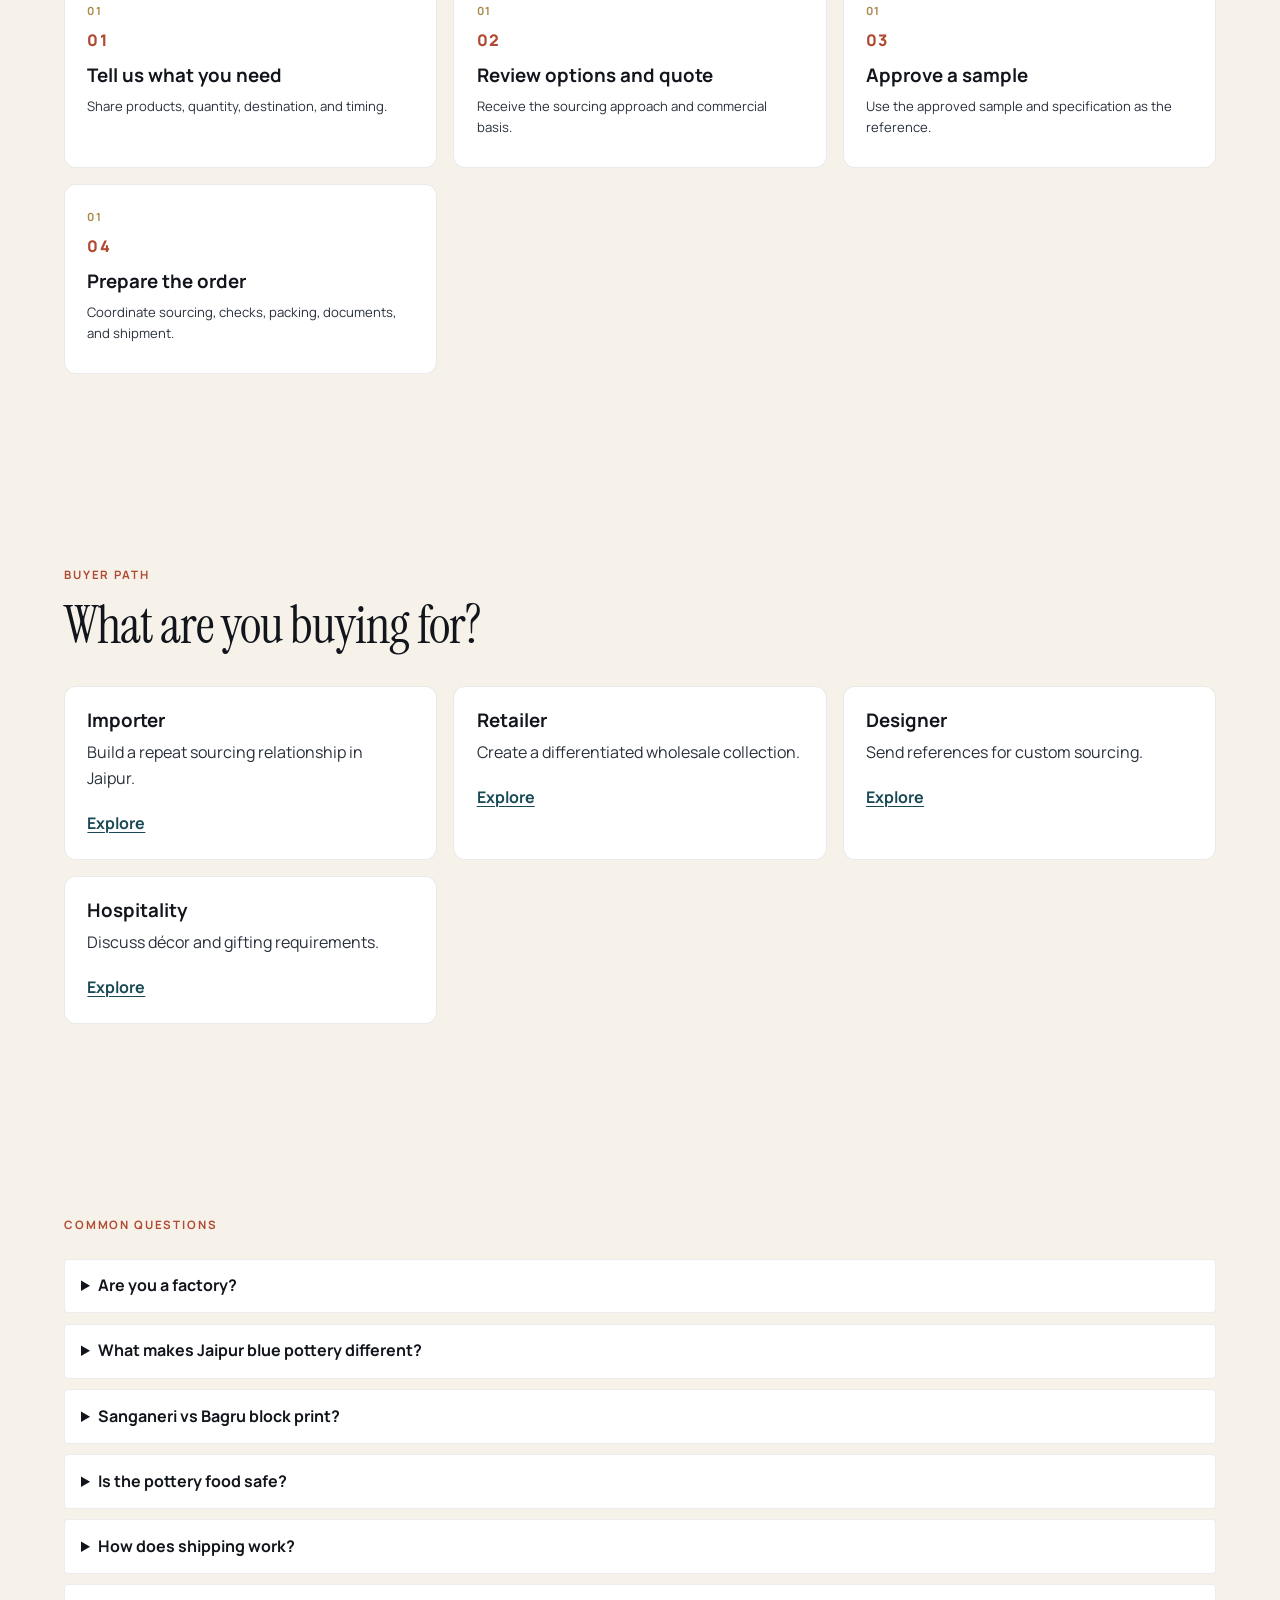
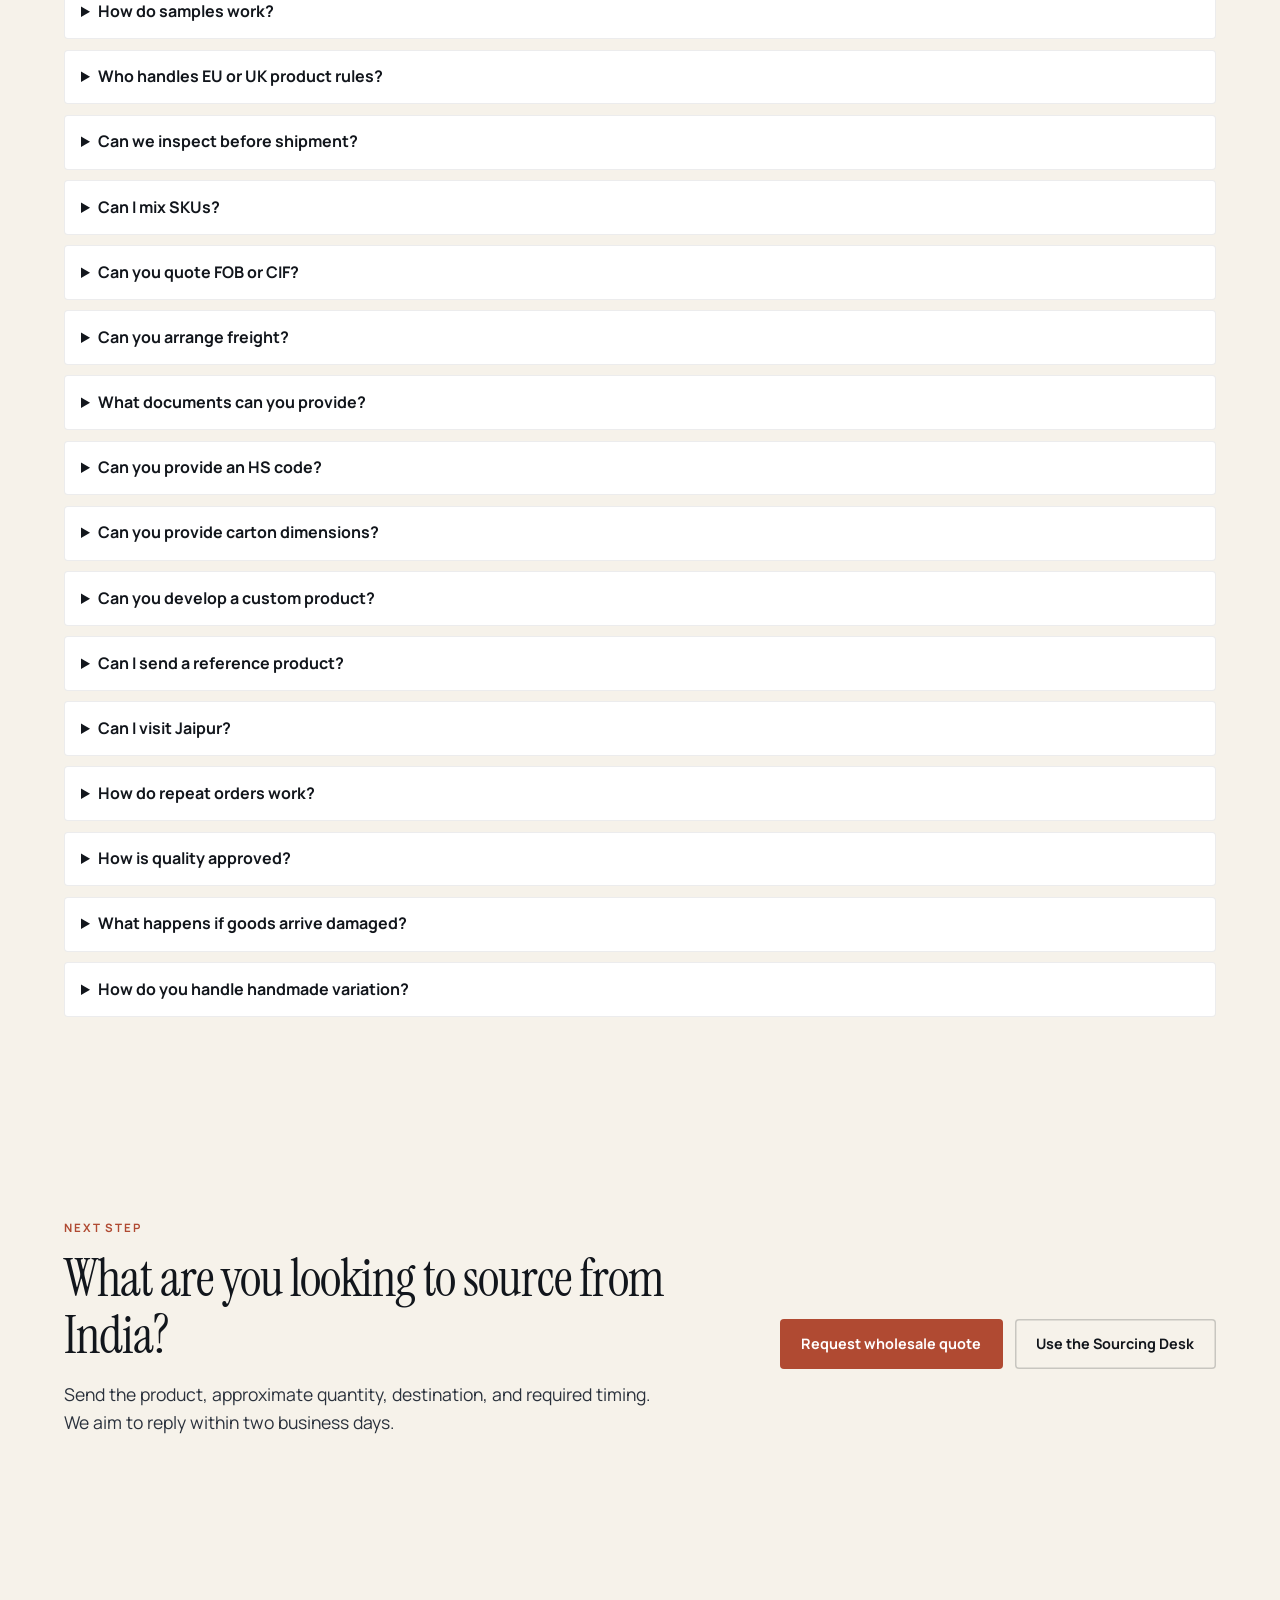
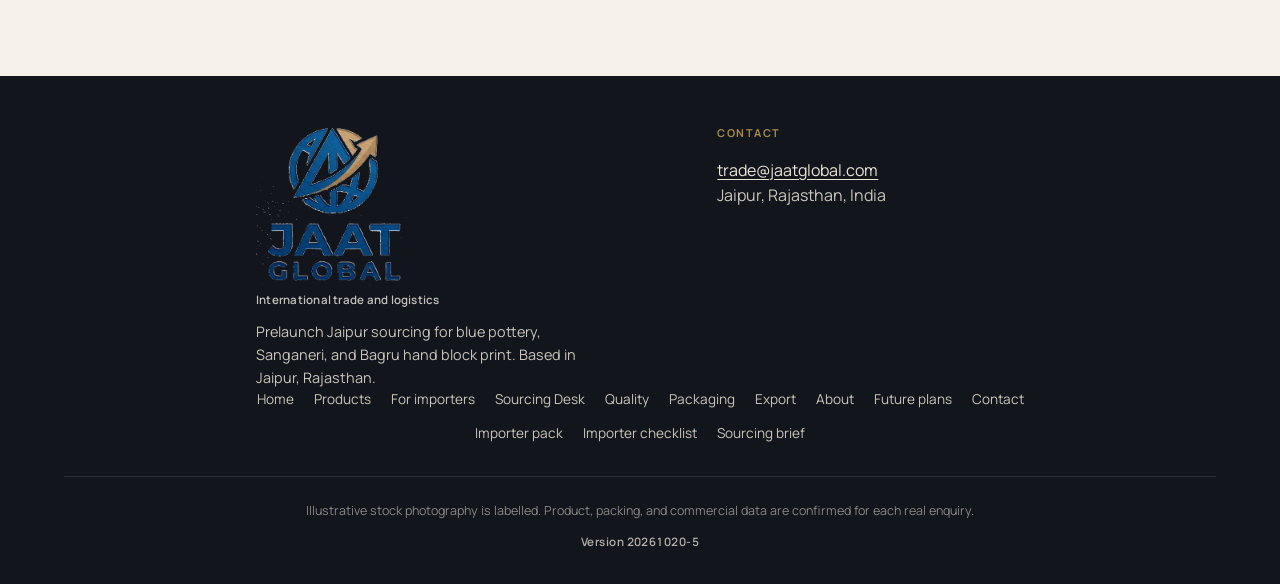
==== commit 9755c52d: "Fix site bootstrap and show version without JavaScript. Load app via inline module import (base-tag " ====
--- a/index.html
+++ b/index.html
@@ -25,6 +25,7 @@
       name="description"
       content="Jaat Global sources blue pottery of Jaipur, Sanganeri hand block print, and Bagru hand block print for international importers."
     />
+    <meta name="jaat-site-version" content="20261020-5" />
     <title>Jaat Global | Jaipur sourcing partner</title>
     <link rel="icon" href="assets/favicon-32.png" type="image/png" sizes="32x32" />
     <link rel="manifest" href="manifest.webmanifest" />
@@ -35,7 +36,7 @@
       href="https://fonts.googleapis.com/css2?family=Instrument+Serif:ital@0;1&family=Manrope:wght@400;500;600;700;800&display=swap"
       rel="stylesheet"
     />
-    <link rel="stylesheet" href="css/main.css" />
+    <link rel="stylesheet" href="css/main.css?v=20261020-5" />
   </head>
   <body>
     <a class="skip-link" href="#main">Skip to content</a>
@@ -138,7 +139,7 @@
         <a href="downloads/sourcing-brief.html">Sourcing brief</a>
       </nav>
       <p class="footer-meta">Illustrative stock photography is labelled. Product, packing, and commercial data are confirmed for each real enquiry.</p>
-      <p class="footer-version" data-site-version>Version …</p>
+      <p class="footer-version">Version <span id="jaat-site-version">20261020-5</span></p>
     </footer>
 
     <div class="toast" data-toast role="status" aria-live="polite"></div>
@@ -153,6 +154,27 @@
         });
       })();
     </script>
-    <script type="module" src="js/app.js?v=20261020-4"></script>
+    <script>
+      (function () {
+        var meta = document.querySelector('meta[name="jaat-site-version"]');
+        var version = (meta && meta.getAttribute("content")) || "unknown";
+        var label = document.getElementById("jaat-site-version");
+        if (label) label.textContent = version;
+        window.__JAAT_SITE_VERSION = version;
+      })();
+    </script>
+    <script type="module">
+      const showBootError = (detail) => {
+        const main = document.querySelector("[data-outlet]");
+        if (!main || main.dataset.bootFailed) return;
+        main.dataset.bootFailed = "1";
+        main.innerHTML = `<section class="wrap page-hero"><h1 class="section-title">Site script did not load</h1><p class="section-lead">Try a hard refresh (Ctrl+Shift+R). If you opened this file from disk, run a local server from the Code_overflow folder instead of double-clicking index.html.</p><p class="form-note">${detail || ""} Version ${window.__JAAT_SITE_VERSION || "?"}.</p></section>`;
+      };
+      try {
+        await import("./js/app.js?v=20261020-5");
+      } catch (error) {
+        showBootError(error && error.message ? error.message : "Module import failed.");
+      }
+    </script>
   </body>
 </html>
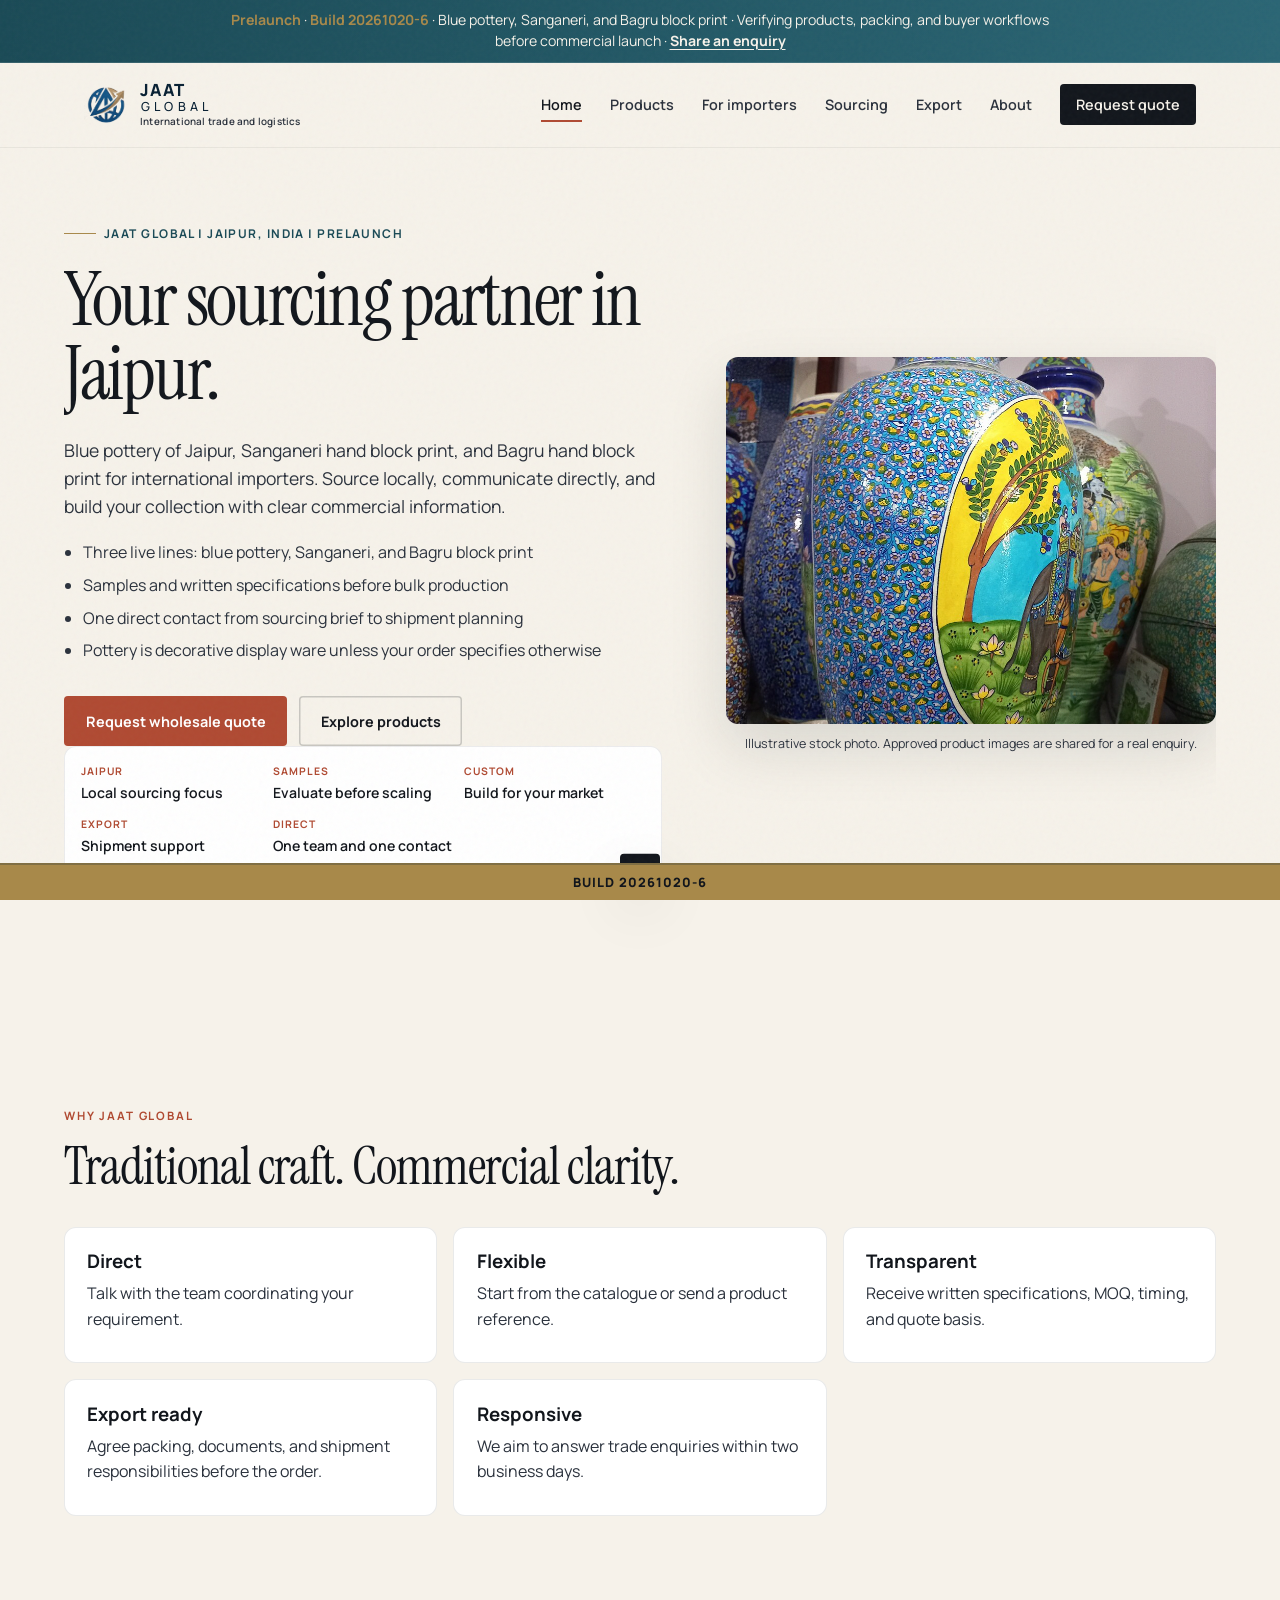
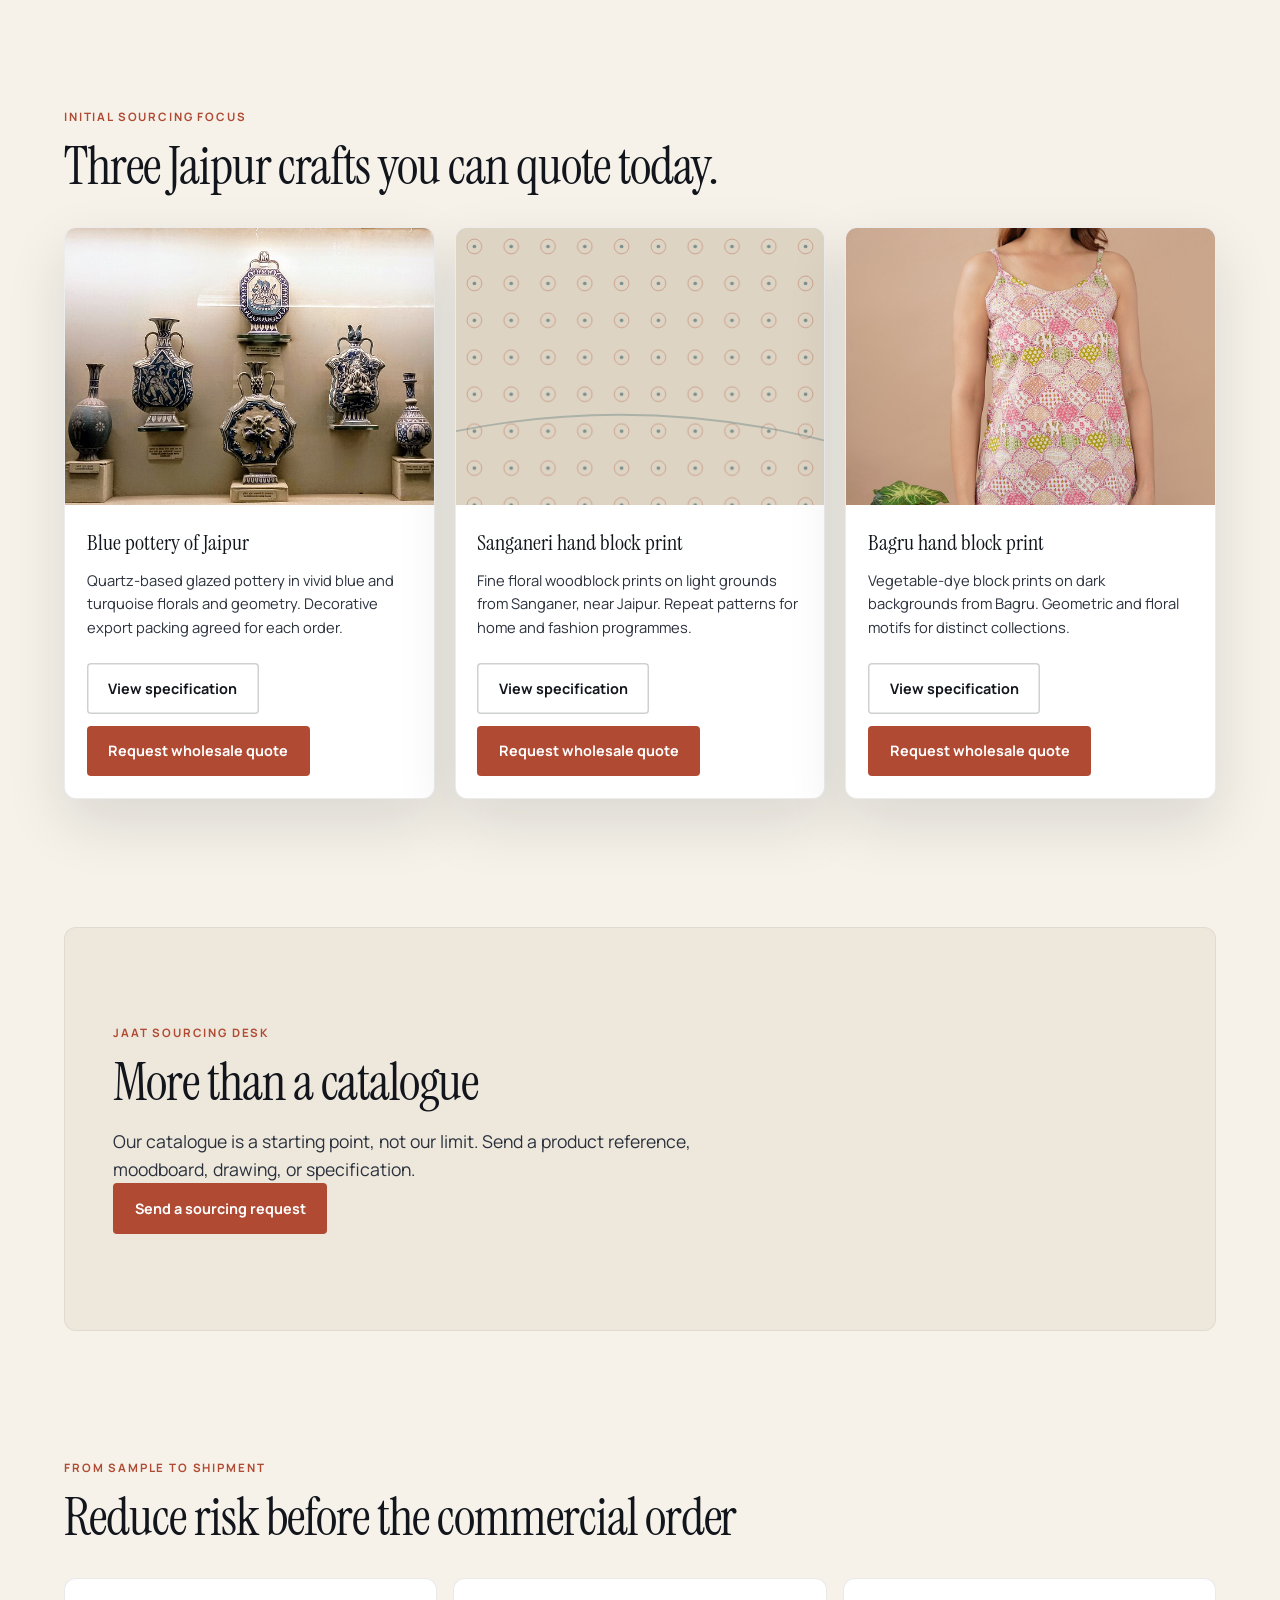
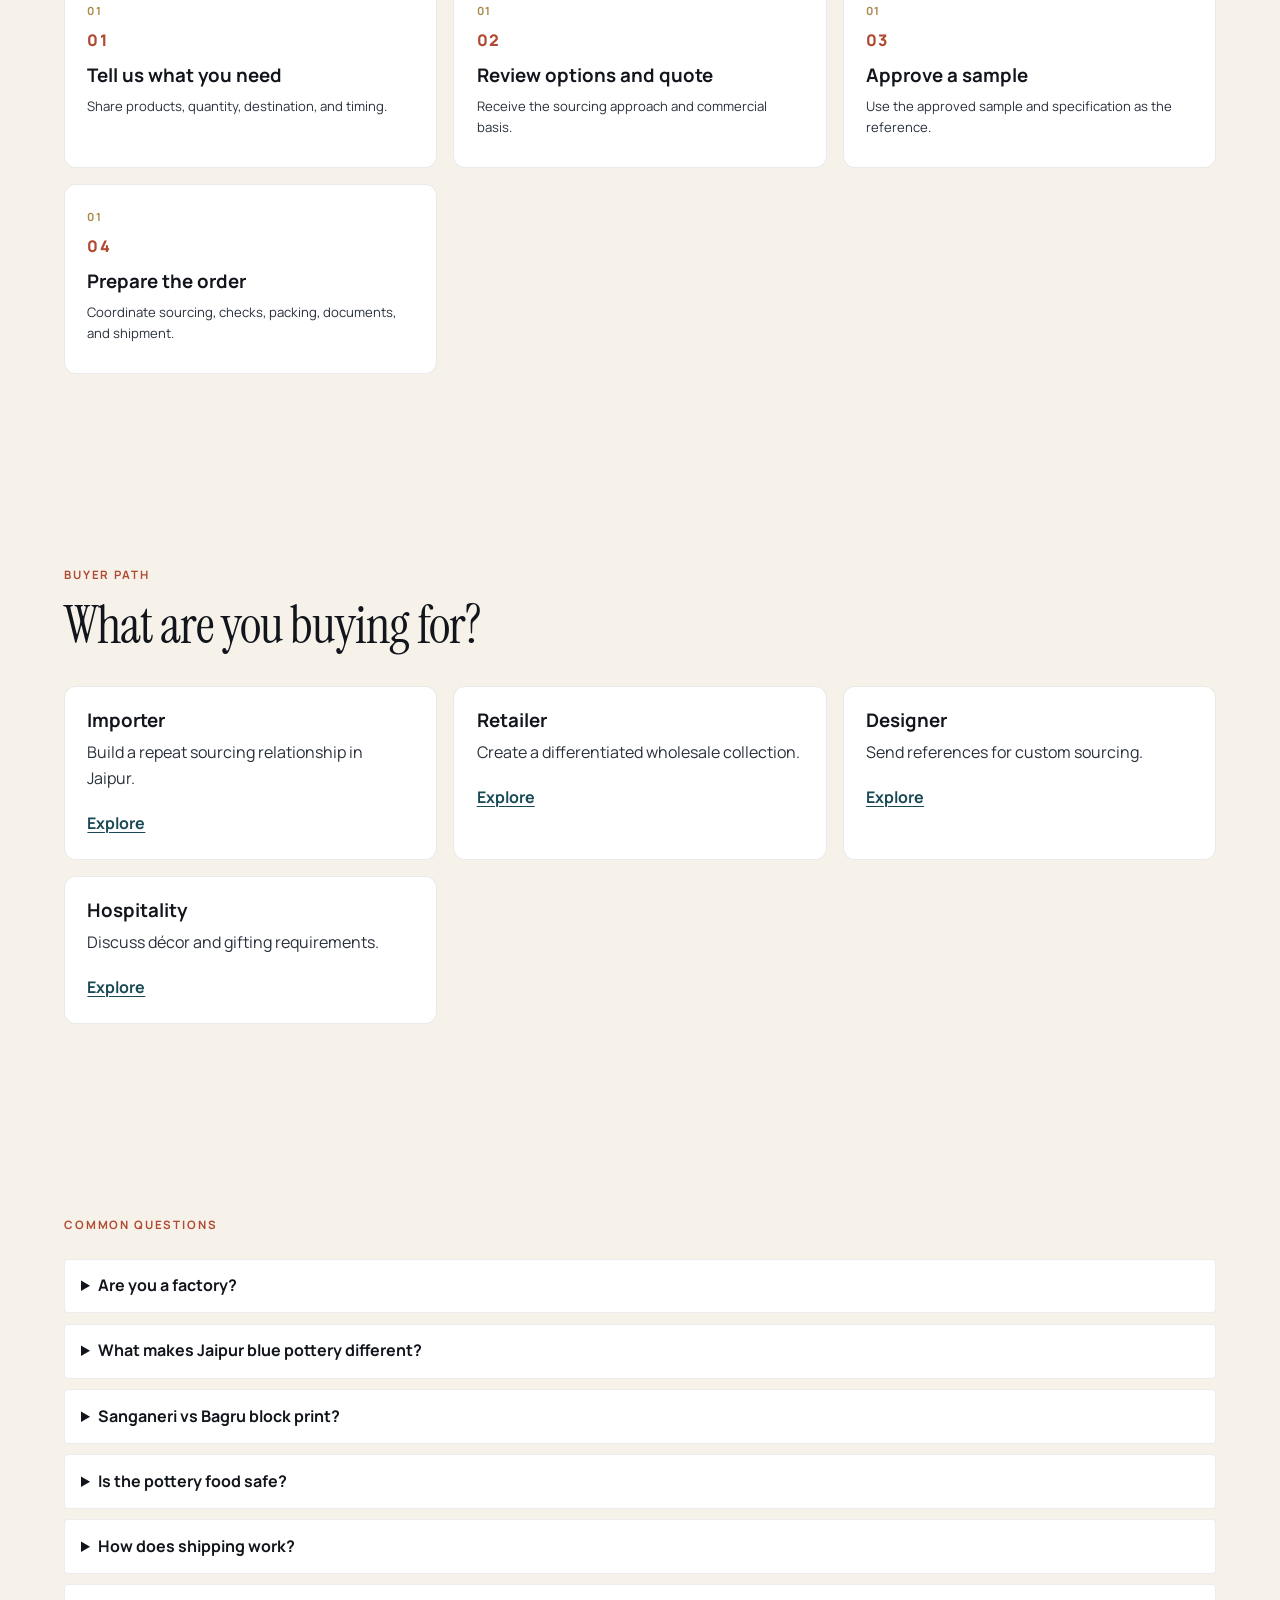
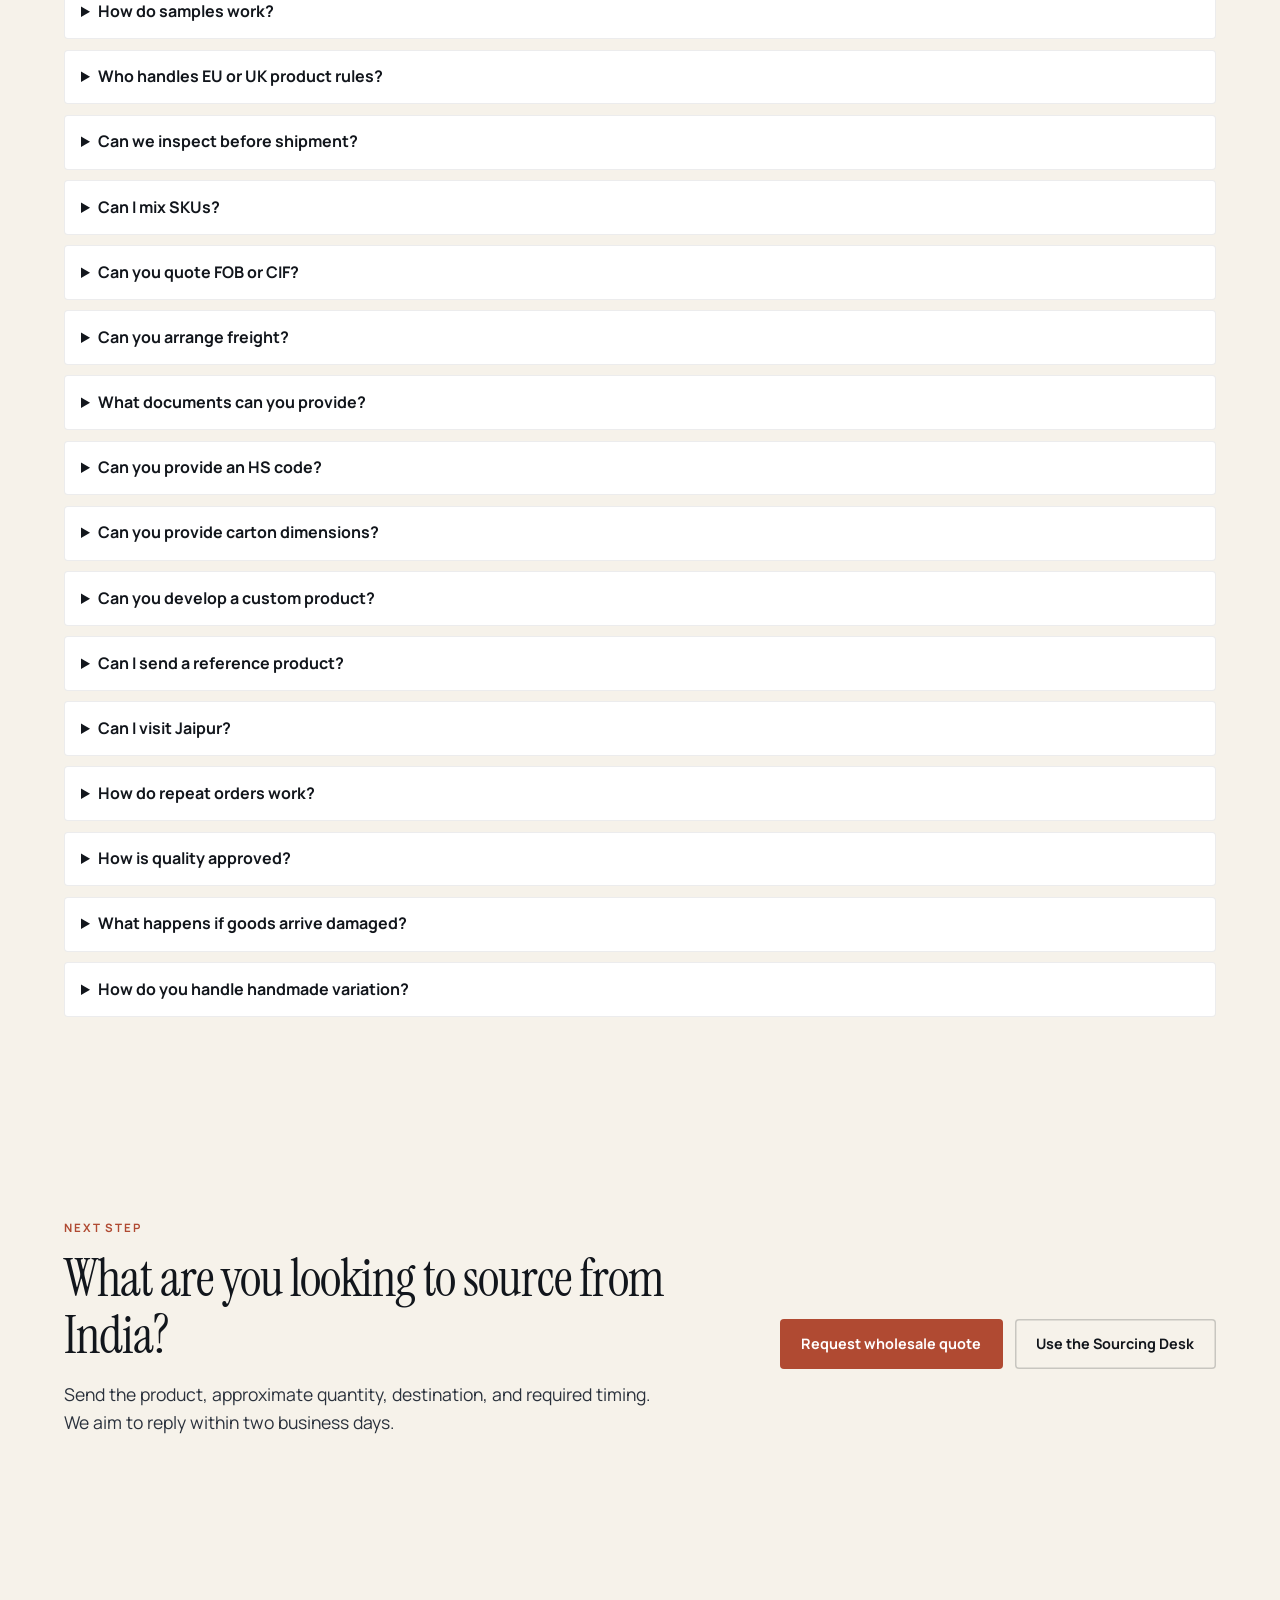
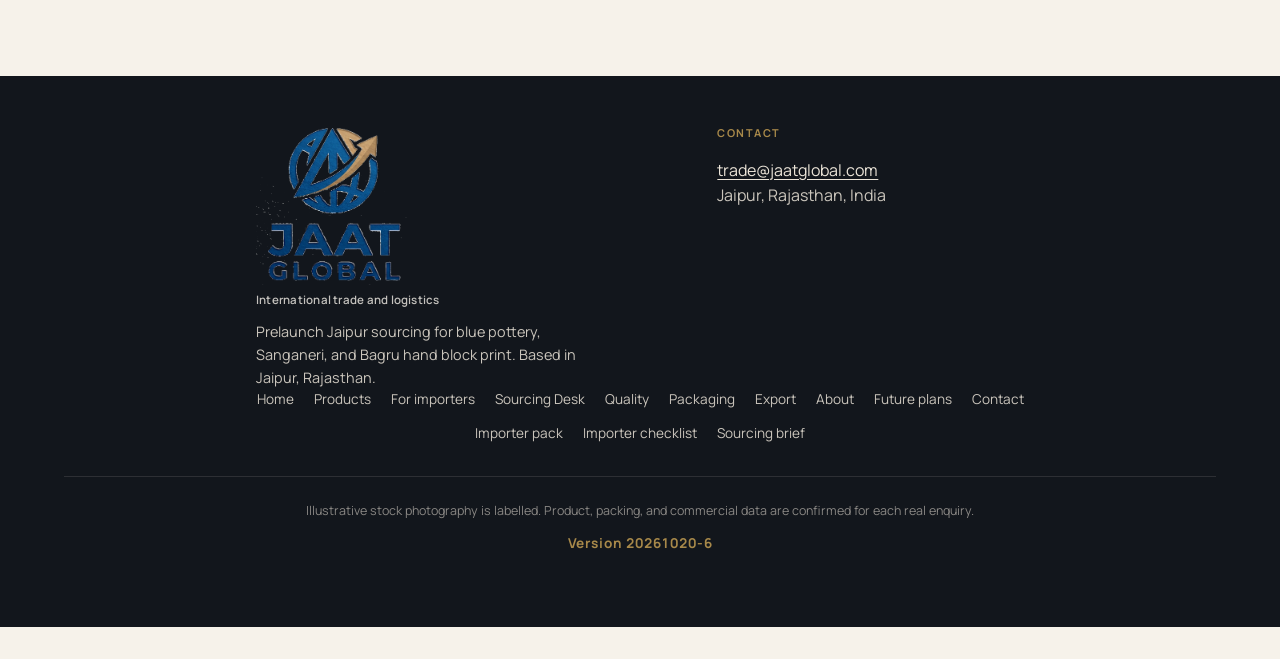
==== commit cae21147: "Make build version impossible to miss on every page. Add fixed gold build bar, top prelaunch build l" ====
--- a/index.html
+++ b/index.html
@@ -25,7 +25,10 @@
       name="description"
       content="Jaat Global sources blue pottery of Jaipur, Sanganeri hand block print, and Bagru hand block print for international importers."
     />
-    <meta name="jaat-site-version" content="20261020-5" />
+    <meta name="jaat-site-version" content="20261020-6" />
+    <meta http-equiv="Cache-Control" content="no-cache, no-store, must-revalidate" />
+    <meta http-equiv="Pragma" content="no-cache" />
+    <meta http-equiv="Expires" content="0" />
     <title>Jaat Global | Jaipur sourcing partner</title>
     <link rel="icon" href="assets/favicon-32.png" type="image/png" sizes="32x32" />
     <link rel="manifest" href="manifest.webmanifest" />
@@ -36,7 +39,7 @@
       href="https://fonts.googleapis.com/css2?family=Instrument+Serif:ital@0;1&family=Manrope:wght@400;500;600;700;800&display=swap"
       rel="stylesheet"
     />
-    <link rel="stylesheet" href="css/main.css?v=20261020-5" />
+    <link rel="stylesheet" href="css/main.css?v=20261020-6" />
   </head>
   <body>
     <a class="skip-link" href="#main">Skip to content</a>
@@ -45,7 +48,7 @@
 
     <div class="prelaunch-bar" role="status">
       <p>
-        <strong>Prelaunch</strong> | Blue pottery, Sanganeri, and Bagru block print | Verifying products, packing, and buyer workflows before commercial launch |
+        <strong>Prelaunch</strong> · <strong>Build 20261020-6</strong> · Blue pottery, Sanganeri, and Bagru block print · Verifying products, packing, and buyer workflows before commercial launch ·
         <a href="#/contact" style="color: inherit; font-weight: 700">Share an enquiry</a>
       </p>
     </div>
@@ -139,8 +142,10 @@
         <a href="downloads/sourcing-brief.html">Sourcing brief</a>
       </nav>
       <p class="footer-meta">Illustrative stock photography is labelled. Product, packing, and commercial data are confirmed for each real enquiry.</p>
-      <p class="footer-version">Version <span id="jaat-site-version">20261020-5</span></p>
+      <p class="footer-version">Version 20261020-6</p>
     </footer>
+
+    <div class="site-build-bar" id="jaat-site-version" aria-live="polite">Build 20261020-6</div>
 
     <div class="toast" data-toast role="status" aria-live="polite"></div>
 
@@ -157,10 +162,13 @@
     <script>
       (function () {
         var meta = document.querySelector('meta[name="jaat-site-version"]');
-        var version = (meta && meta.getAttribute("content")) || "unknown";
-        var label = document.getElementById("jaat-site-version");
-        if (label) label.textContent = version;
+        var version = (meta && meta.getAttribute("content")) || "20261020-6";
         window.__JAAT_SITE_VERSION = version;
+        var bar = document.getElementById("jaat-site-version");
+        if (bar) bar.textContent = "Build " + version;
+        document.querySelectorAll(".footer-version").forEach(function (el) {
+          el.textContent = "Version " + version;
+        });
       })();
     </script>
     <script type="module">
@@ -168,10 +176,10 @@
         const main = document.querySelector("[data-outlet]");
         if (!main || main.dataset.bootFailed) return;
         main.dataset.bootFailed = "1";
-        main.innerHTML = `<section class="wrap page-hero"><h1 class="section-title">Site script did not load</h1><p class="section-lead">Try a hard refresh (Ctrl+Shift+R). If you opened this file from disk, run a local server from the Code_overflow folder instead of double-clicking index.html.</p><p class="form-note">${detail || ""} Version ${window.__JAAT_SITE_VERSION || "?"}.</p></section>`;
+        main.innerHTML = `<section class="wrap page-hero"><h1 class="section-title">Site script did not load</h1><p class="section-lead">Try a hard refresh (Ctrl+Shift+R). If you opened this file from disk, run a local server from the Code_overflow folder instead of double-clicking index.html.</p><p class="form-note">${detail || ""} Build ${window.__JAAT_SITE_VERSION || "?"}.</p></section>`;
       };
       try {
-        await import("./js/app.js?v=20261020-5");
+        await import("./js/app.js?v=20261020-6");
       } catch (error) {
         showBootError(error && error.message ? error.message : "Module import failed.");
       }
--- a/css/main.css
+++ b/css/main.css
@@ -48,6 +48,7 @@
   text-size-adjust: 100%;
   padding-left: env(safe-area-inset-left);
   padding-right: env(safe-area-inset-right);
+  padding-bottom: calc(2rem + env(safe-area-inset-bottom));
 }
 
 body.nav-open {
@@ -1161,19 +1162,40 @@
 .footer-version {
   max-width: 72rem;
   margin: 0.75rem auto 0;
-  font-size: 0.72rem;
-  font-weight: 600;
-  letter-spacing: 0.04em;
-  color: rgba(235, 228, 216, 0.75);
+  padding-bottom: 2.5rem;
+  font-size: 0.85rem;
+  font-weight: 700;
+  letter-spacing: 0.06em;
+  color: var(--gold);
   text-align: center;
   font-variant-numeric: tabular-nums;
 }
 
+.site-build-bar {
+  position: fixed;
+  left: 0;
+  right: 0;
+  bottom: 0;
+  z-index: 10000;
+  padding: 0.45rem 0.75rem;
+  padding-bottom: calc(0.45rem + env(safe-area-inset-bottom));
+  font-family: var(--font-sans);
+  font-size: 0.8rem;
+  font-weight: 800;
+  letter-spacing: 0.08em;
+  text-align: center;
+  text-transform: uppercase;
+  color: var(--ink);
+  background: var(--gold);
+  border-top: 2px solid rgba(8, 32, 51, 0.25);
+  pointer-events: none;
+}
+
 /* Toast */
 
 .toast {
   position: fixed;
-  bottom: calc(1.5rem + env(safe-area-inset-bottom));
+  bottom: calc(3.25rem + env(safe-area-inset-bottom));
   left: 50%;
   max-width: calc(100vw - 2rem - env(safe-area-inset-left) - env(safe-area-inset-right));
   transform: translateX(-50%) translateY(120%);
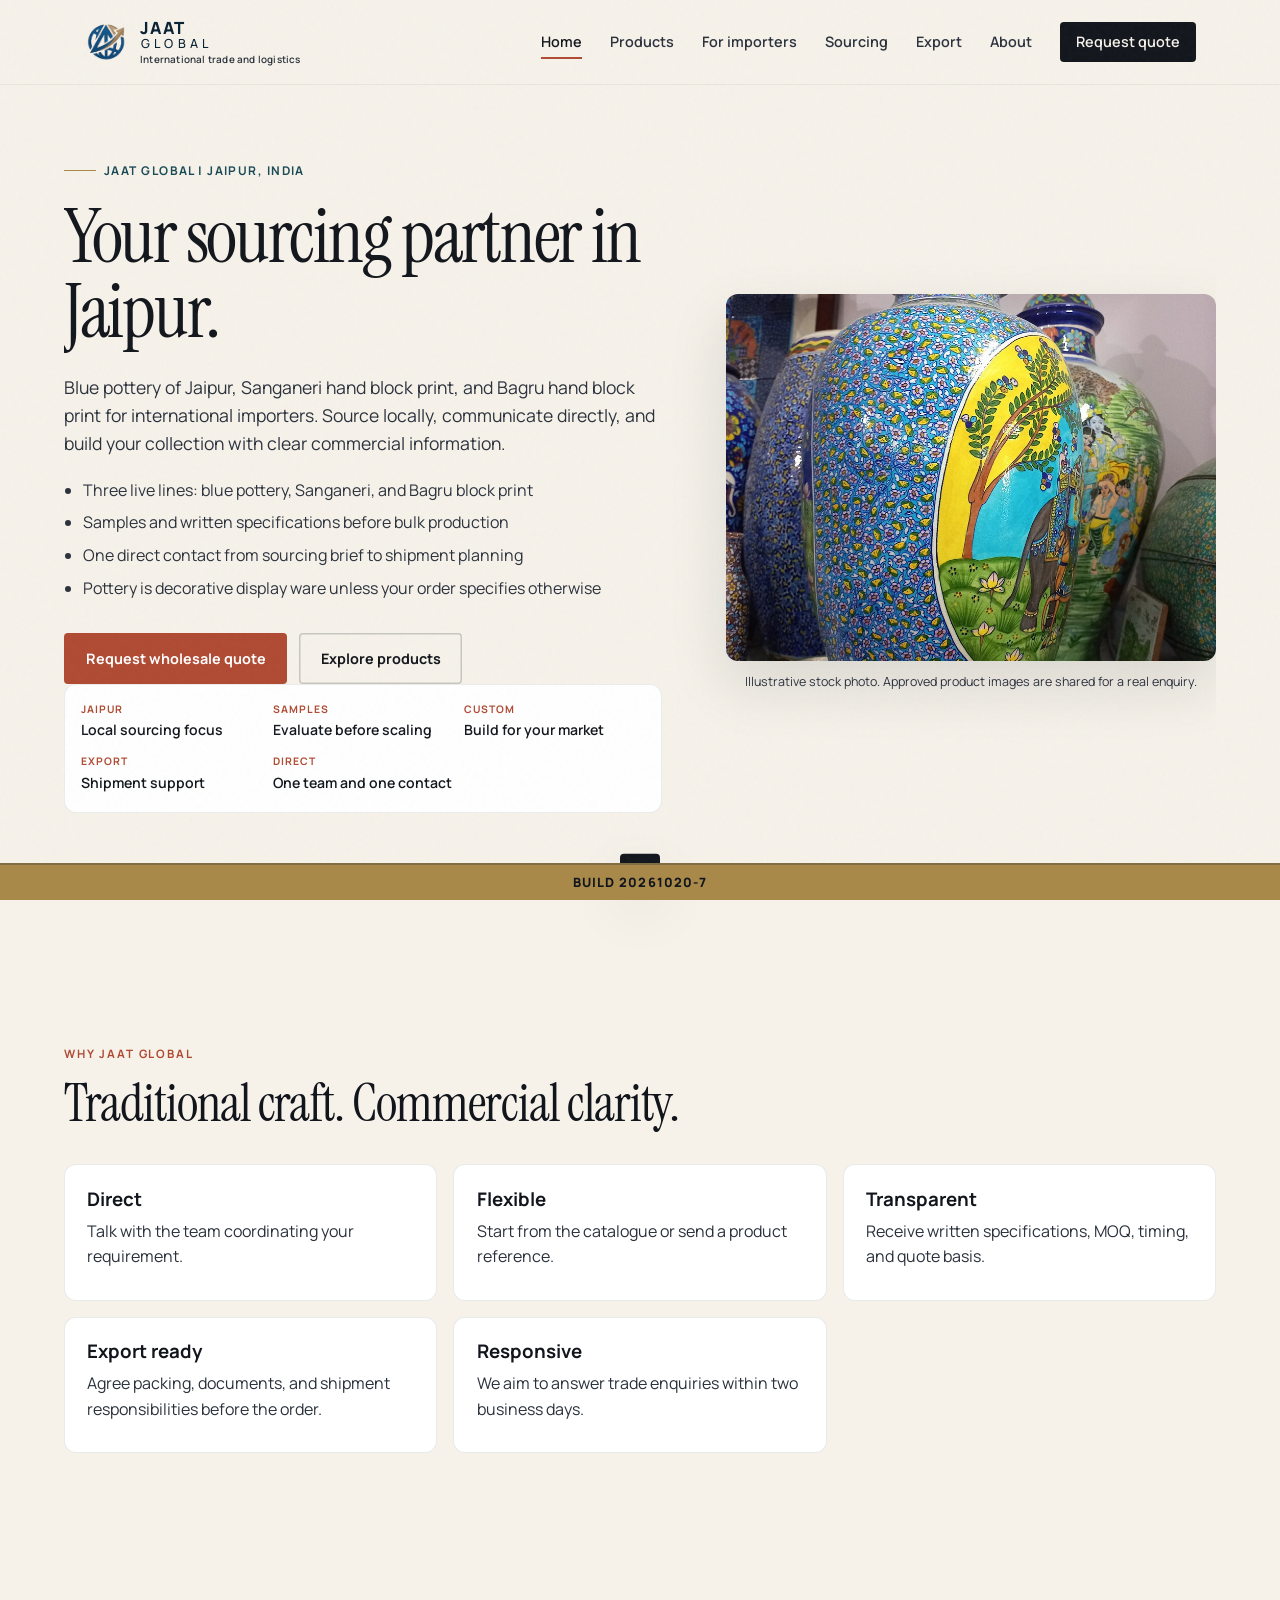
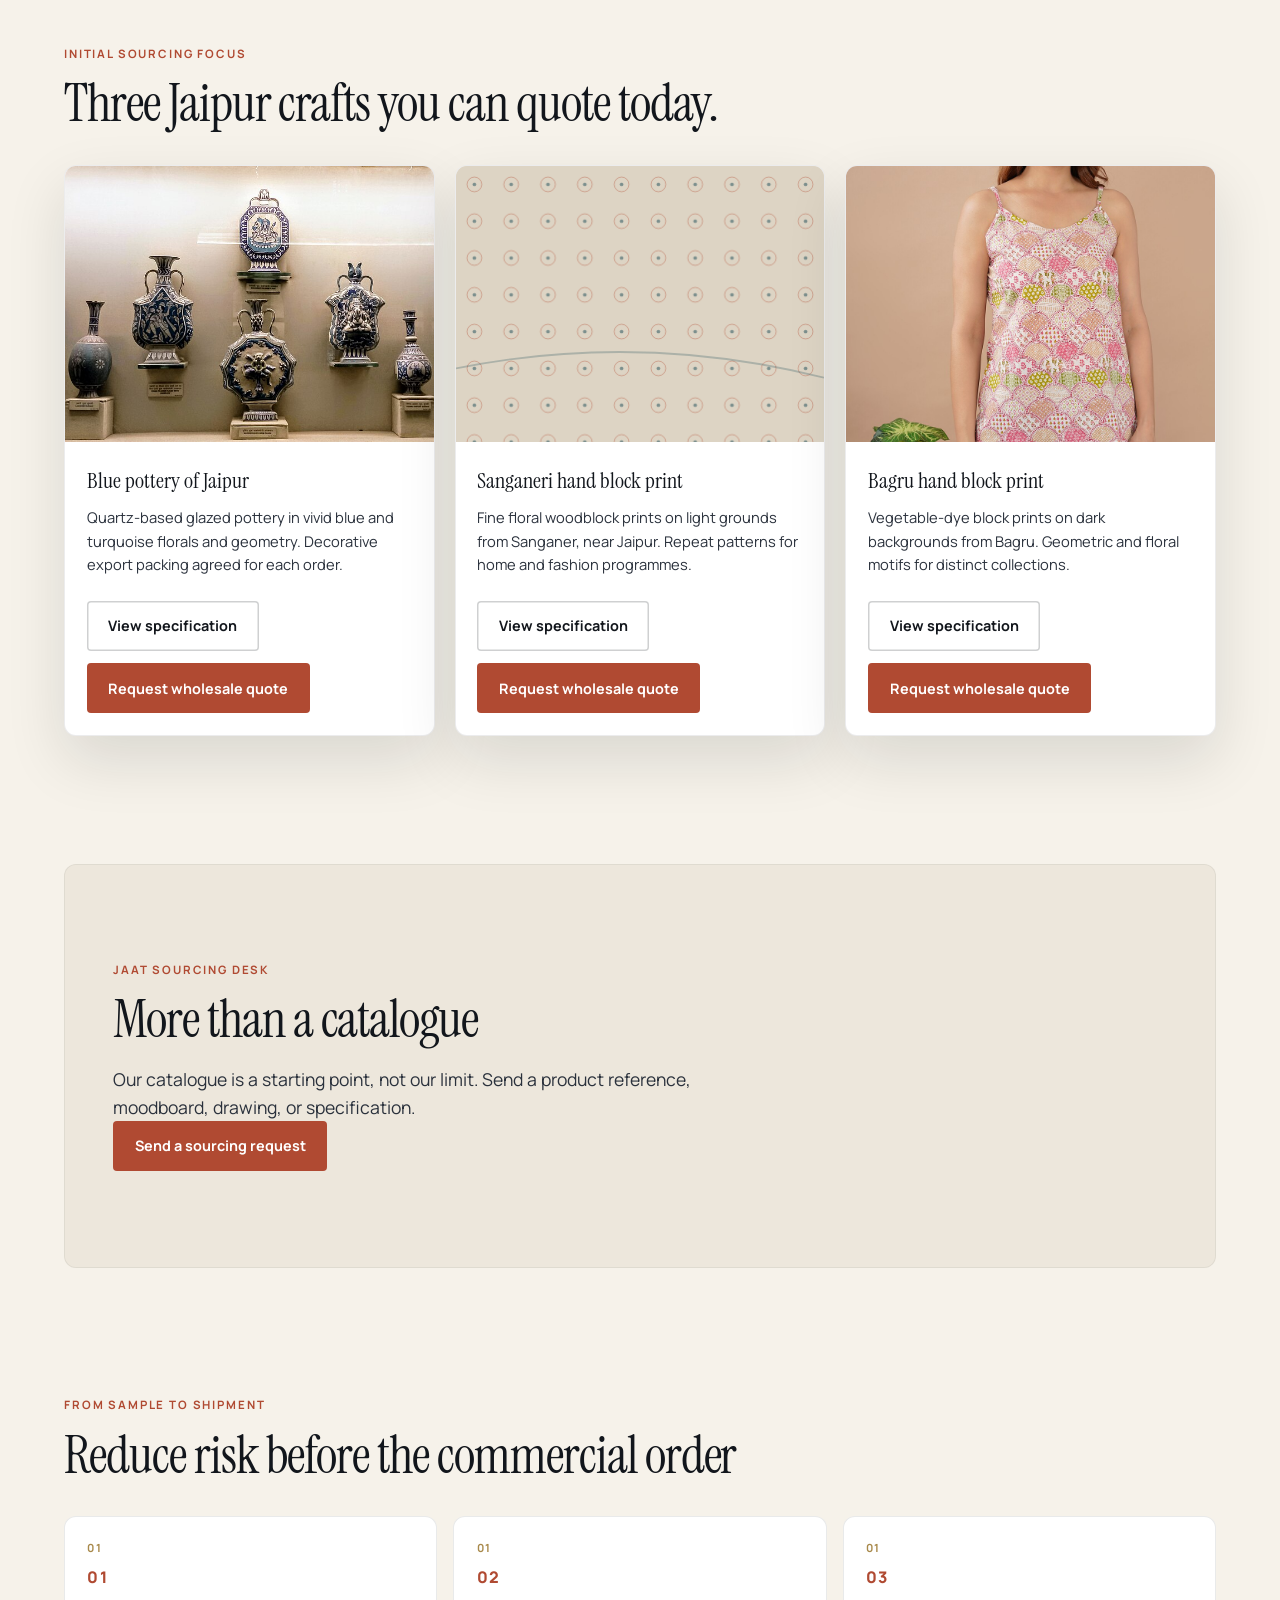
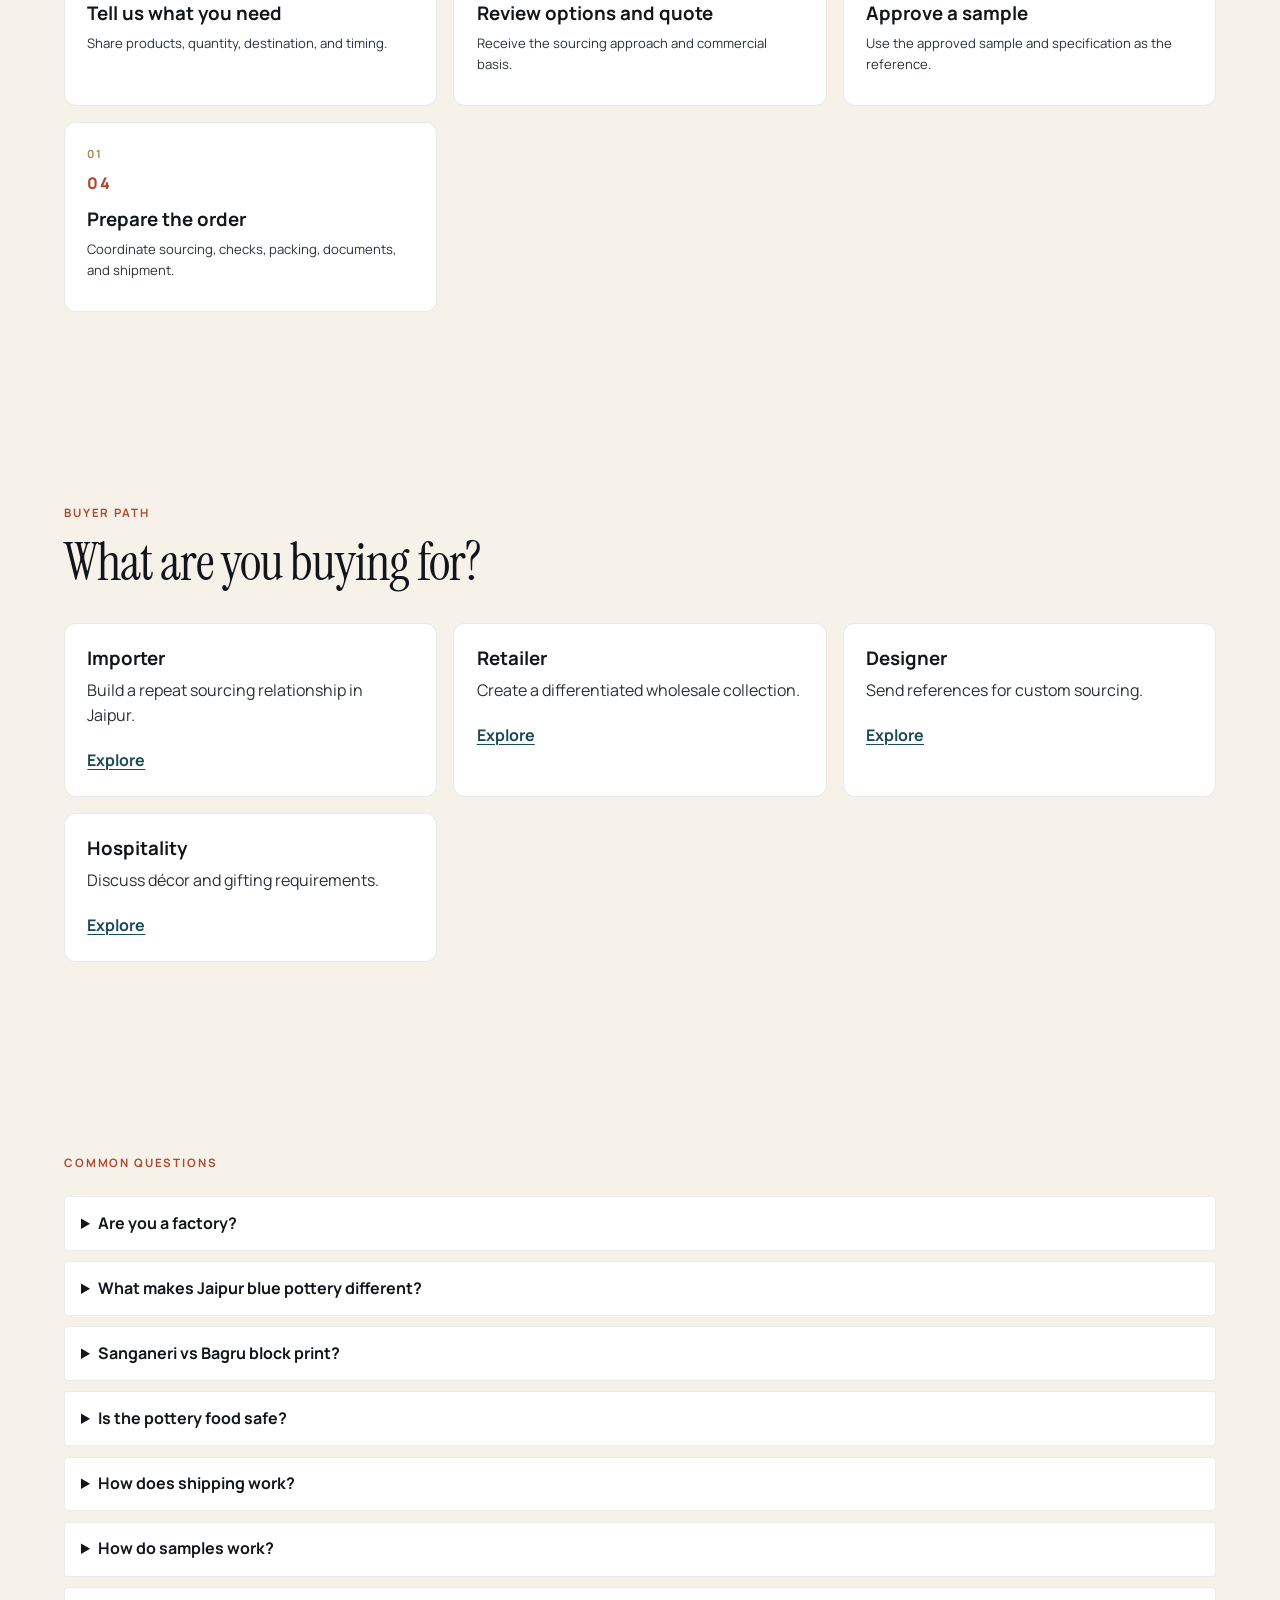
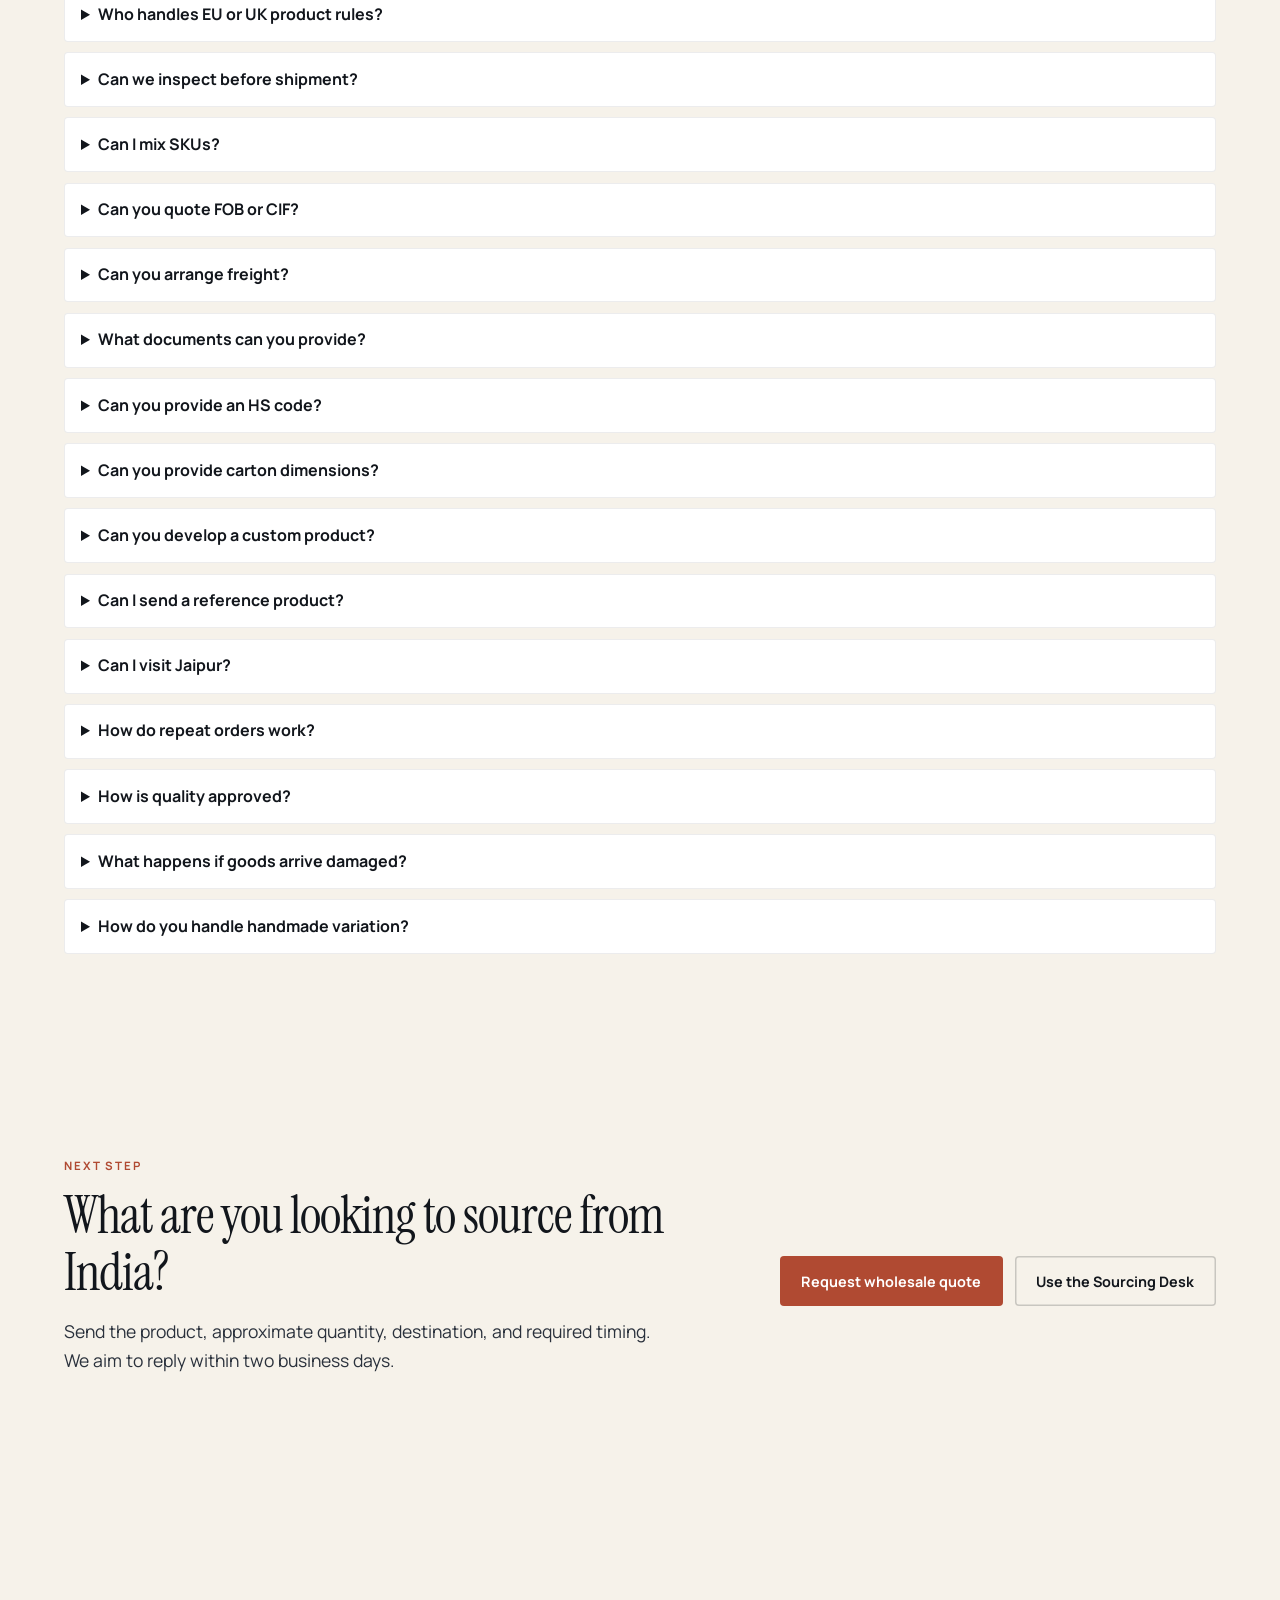
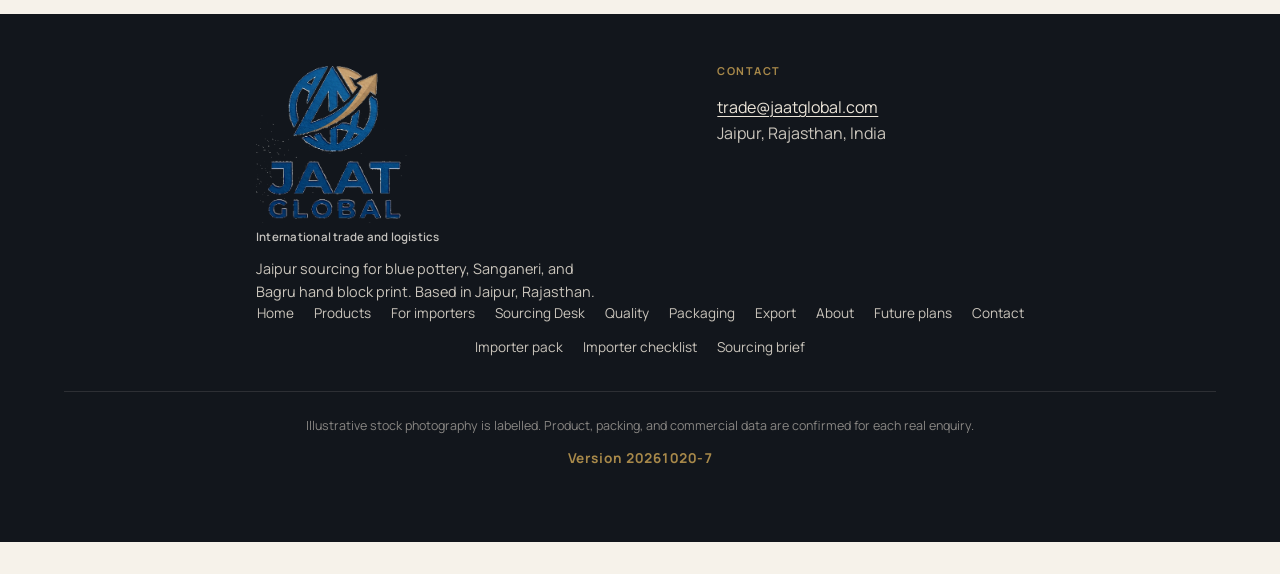
==== commit 15802986: "Remove the prelaunch top strip from the site. Drop the banner bar, simplify hero eyebrow and footer " ====
--- a/index.html
+++ b/index.html
@@ -25,7 +25,7 @@
       name="description"
       content="Jaat Global sources blue pottery of Jaipur, Sanganeri hand block print, and Bagru hand block print for international importers."
     />
-    <meta name="jaat-site-version" content="20261020-6" />
+    <meta name="jaat-site-version" content="20261020-7" />
     <meta http-equiv="Cache-Control" content="no-cache, no-store, must-revalidate" />
     <meta http-equiv="Pragma" content="no-cache" />
     <meta http-equiv="Expires" content="0" />
@@ -39,19 +39,12 @@
       href="https://fonts.googleapis.com/css2?family=Instrument+Serif:ital@0;1&family=Manrope:wght@400;500;600;700;800&display=swap"
       rel="stylesheet"
     />
-    <link rel="stylesheet" href="css/main.css?v=20261020-6" />
+    <link rel="stylesheet" href="css/main.css?v=20261020-7" />
   </head>
   <body>
     <a class="skip-link" href="#main">Skip to content</a>
 
     <div class="grain" aria-hidden="true"></div>
-
-    <div class="prelaunch-bar" role="status">
-      <p>
-        <strong>Prelaunch</strong> · <strong>Build 20261020-6</strong> · Blue pottery, Sanganeri, and Bagru block print · Verifying products, packing, and buyer workflows before commercial launch ·
-        <a href="#/contact" style="color: inherit; font-weight: 700">Share an enquiry</a>
-      </p>
-    </div>
 
     <header class="site-header" data-header>
       <div class="header-inner">
@@ -115,7 +108,7 @@
           />
           <p class="footer-tagline">International trade and logistics</p>
           <p class="footer-copy">
-            Prelaunch Jaipur sourcing for blue pottery, Sanganeri, and Bagru hand block print. Based in Jaipur, Rajasthan.
+            Jaipur sourcing for blue pottery, Sanganeri, and Bagru hand block print. Based in Jaipur, Rajasthan.
           </p>
         </div>
         <div>
@@ -142,10 +135,10 @@
         <a href="downloads/sourcing-brief.html">Sourcing brief</a>
       </nav>
       <p class="footer-meta">Illustrative stock photography is labelled. Product, packing, and commercial data are confirmed for each real enquiry.</p>
-      <p class="footer-version">Version 20261020-6</p>
+      <p class="footer-version">Version 20261020-7</p>
     </footer>
 
-    <div class="site-build-bar" id="jaat-site-version" aria-live="polite">Build 20261020-6</div>
+    <div class="site-build-bar" id="jaat-site-version" aria-live="polite">Build 20261020-7</div>
 
     <div class="toast" data-toast role="status" aria-live="polite"></div>
 
@@ -162,7 +155,7 @@
     <script>
       (function () {
         var meta = document.querySelector('meta[name="jaat-site-version"]');
-        var version = (meta && meta.getAttribute("content")) || "20261020-6";
+        var version = (meta && meta.getAttribute("content")) || "20261020-7";
         window.__JAAT_SITE_VERSION = version;
         var bar = document.getElementById("jaat-site-version");
         if (bar) bar.textContent = "Build " + version;
@@ -179,7 +172,7 @@
         main.innerHTML = `<section class="wrap page-hero"><h1 class="section-title">Site script did not load</h1><p class="section-lead">Try a hard refresh (Ctrl+Shift+R). If you opened this file from disk, run a local server from the Code_overflow folder instead of double-clicking index.html.</p><p class="form-note">${detail || ""} Build ${window.__JAAT_SITE_VERSION || "?"}.</p></section>`;
       };
       try {
-        await import("./js/app.js?v=20261020-6");
+        await import("./js/app.js?v=20261020-7");
       } catch (error) {
         showBootError(error && error.message ? error.message : "Module import failed.");
       }
